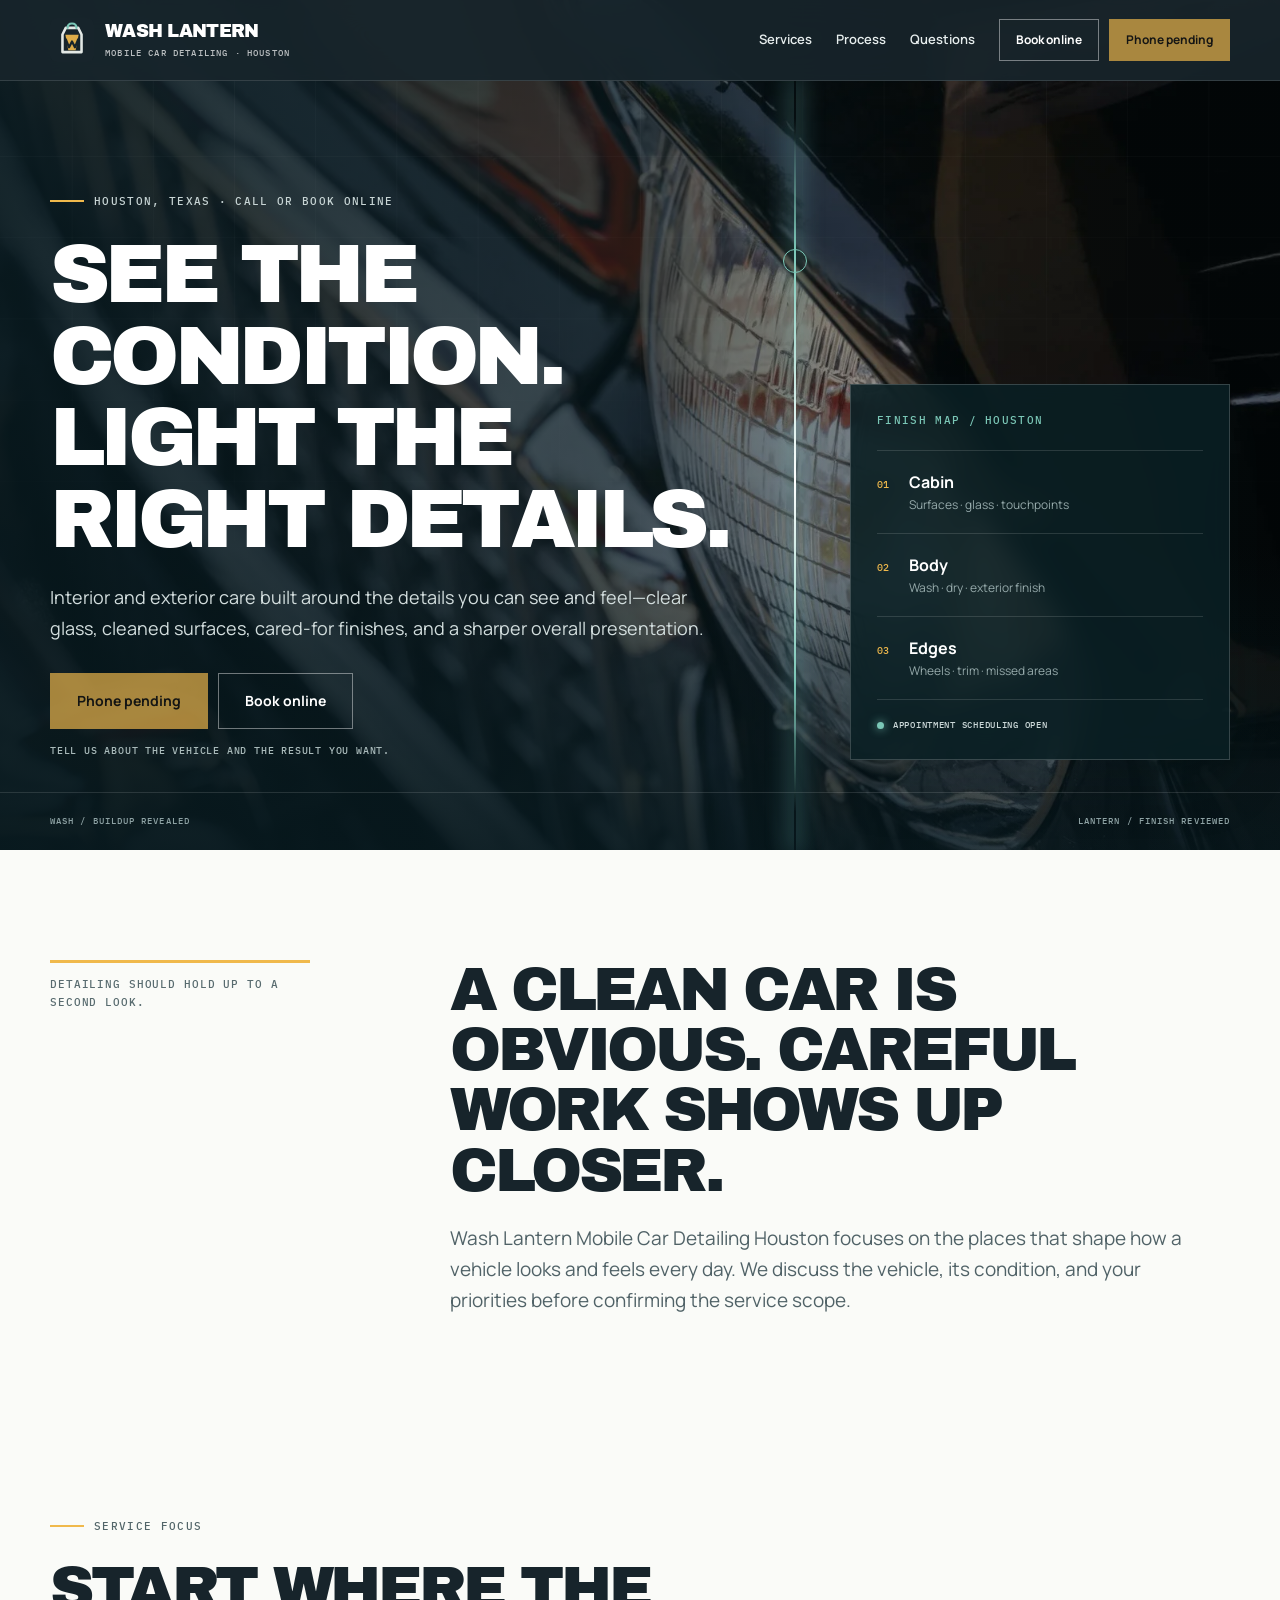
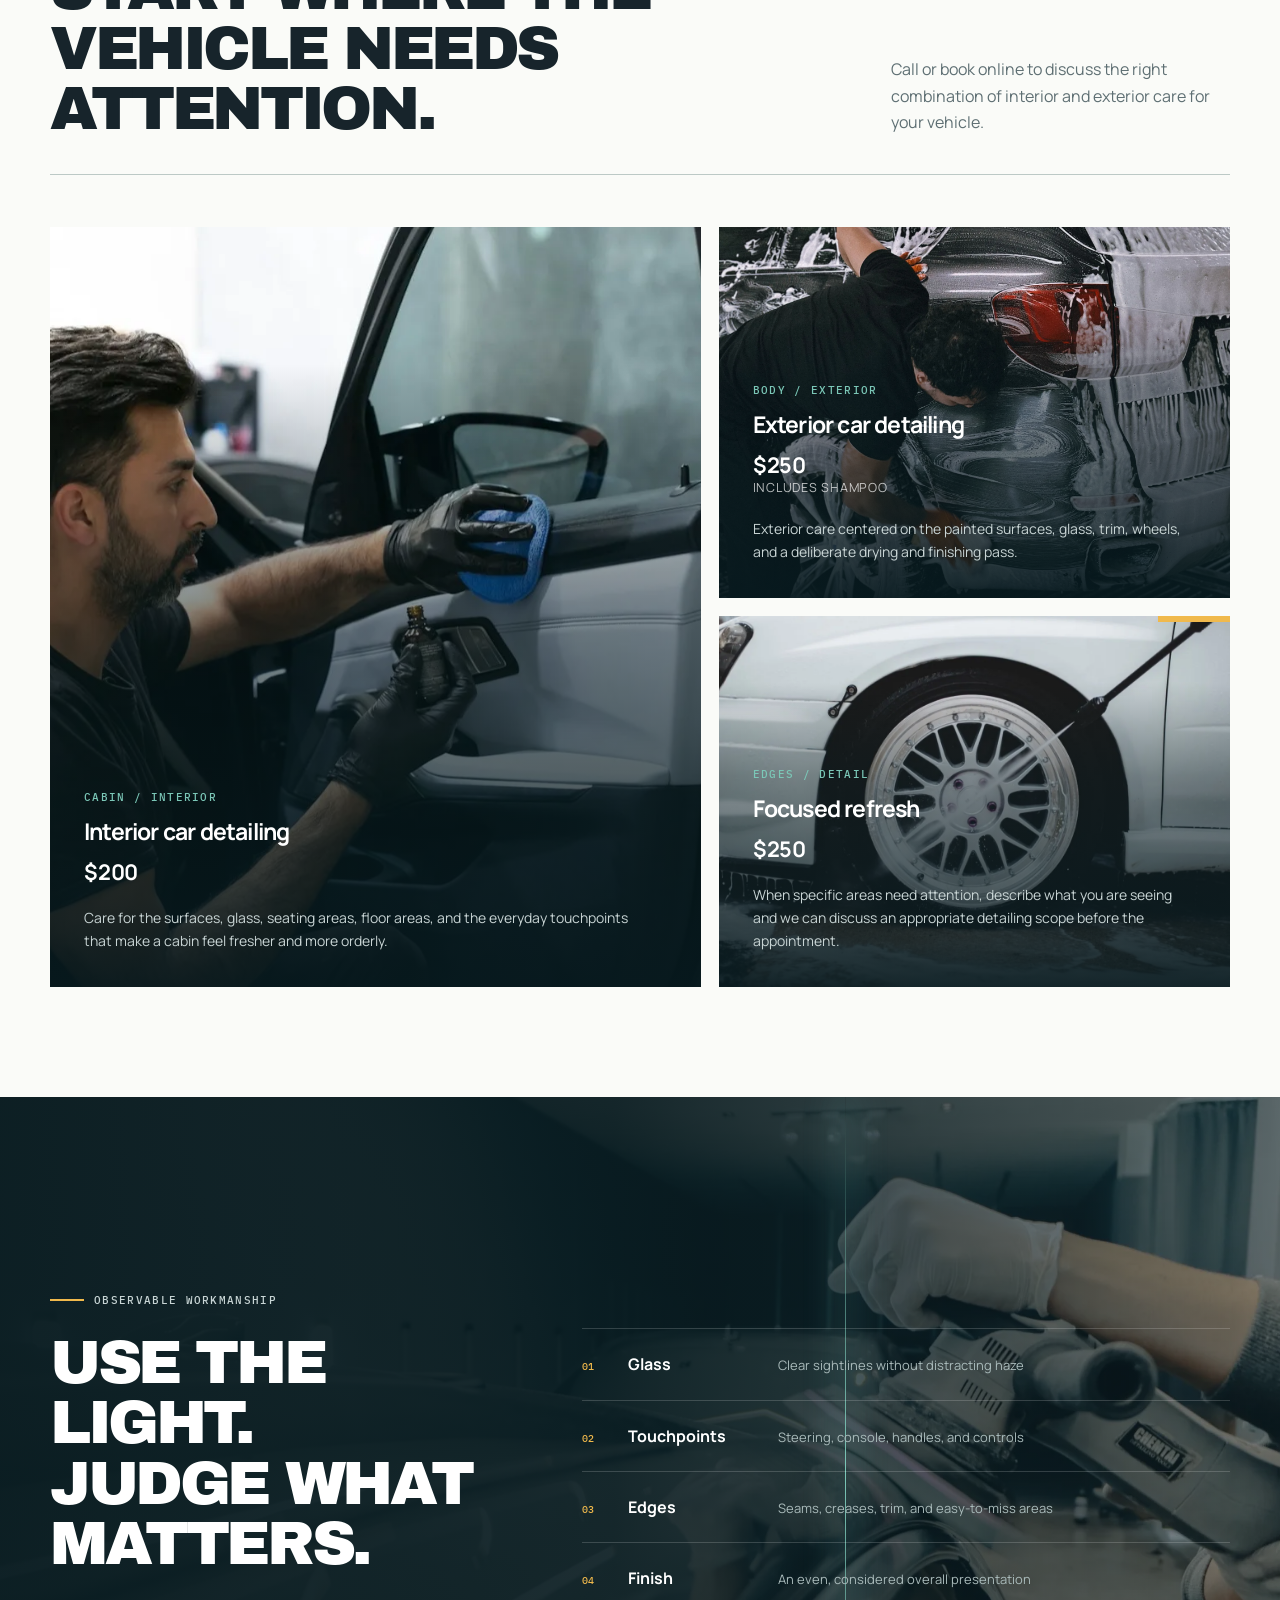
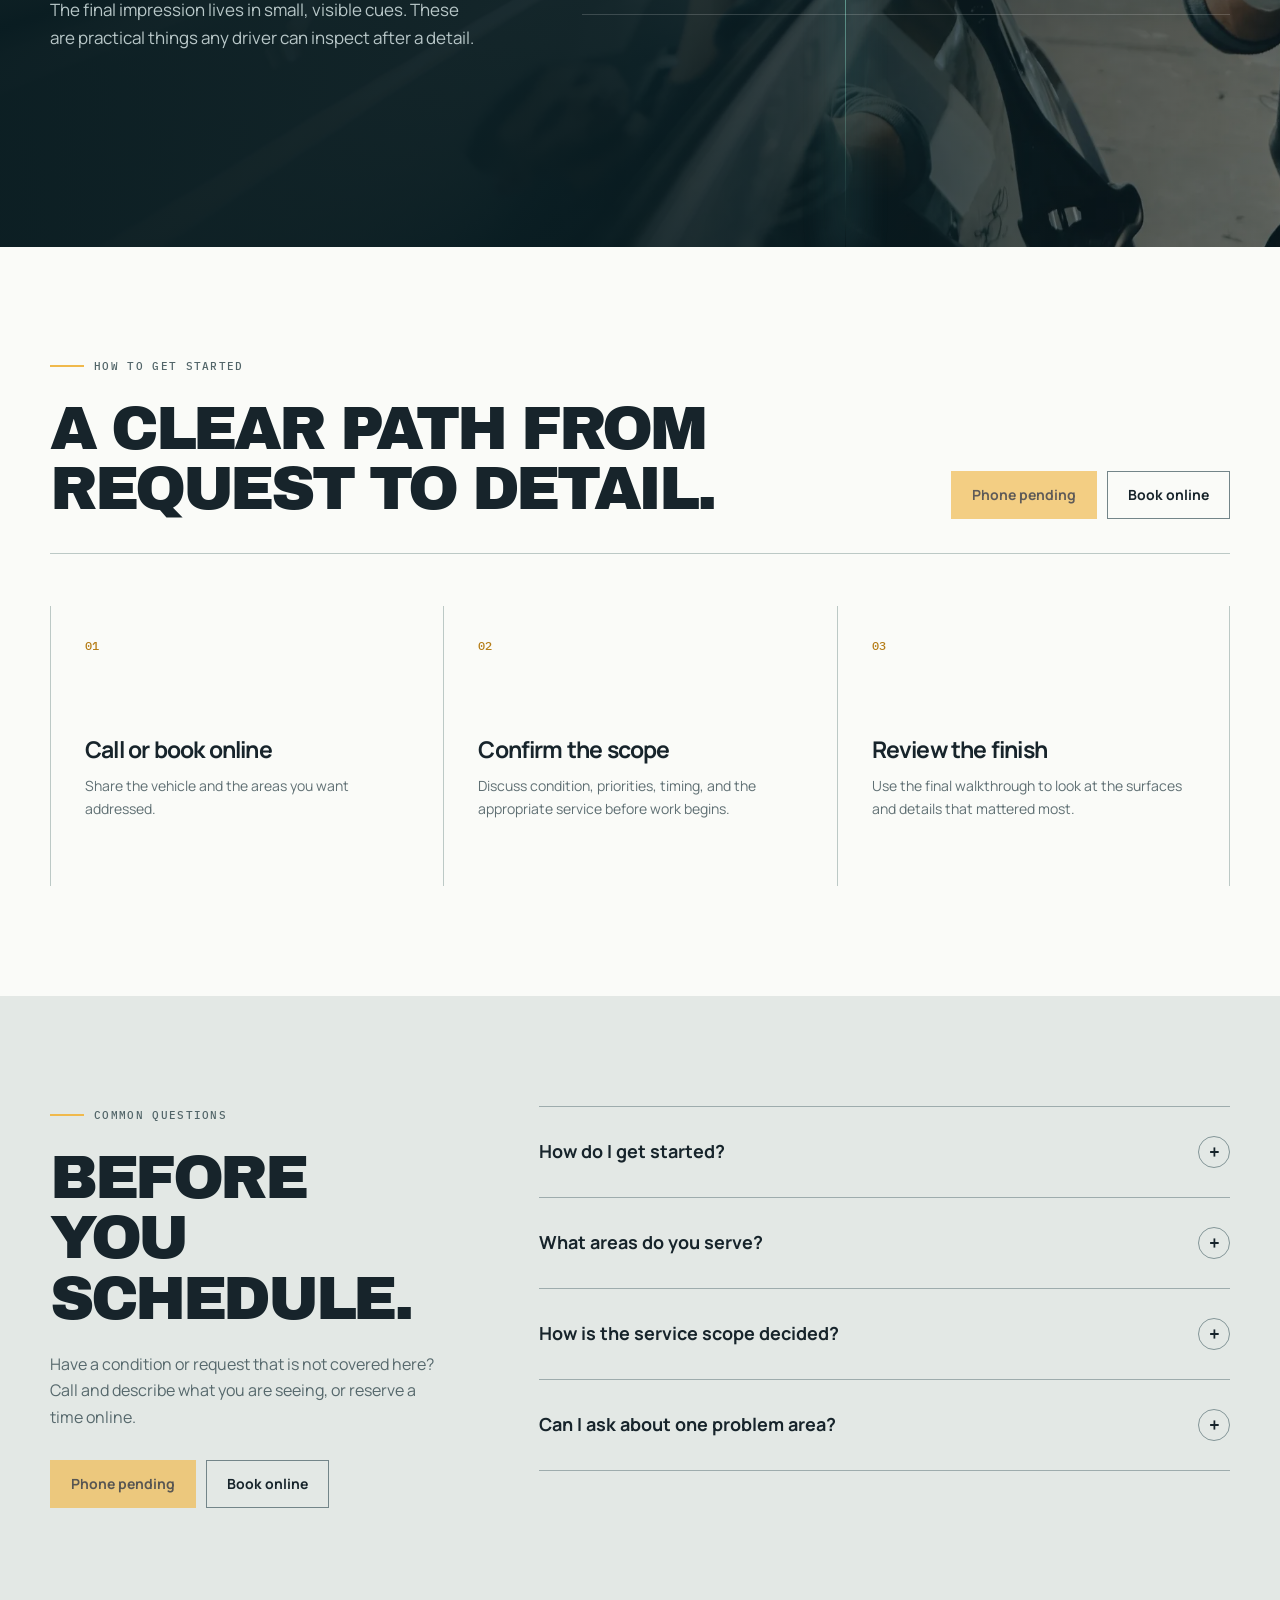
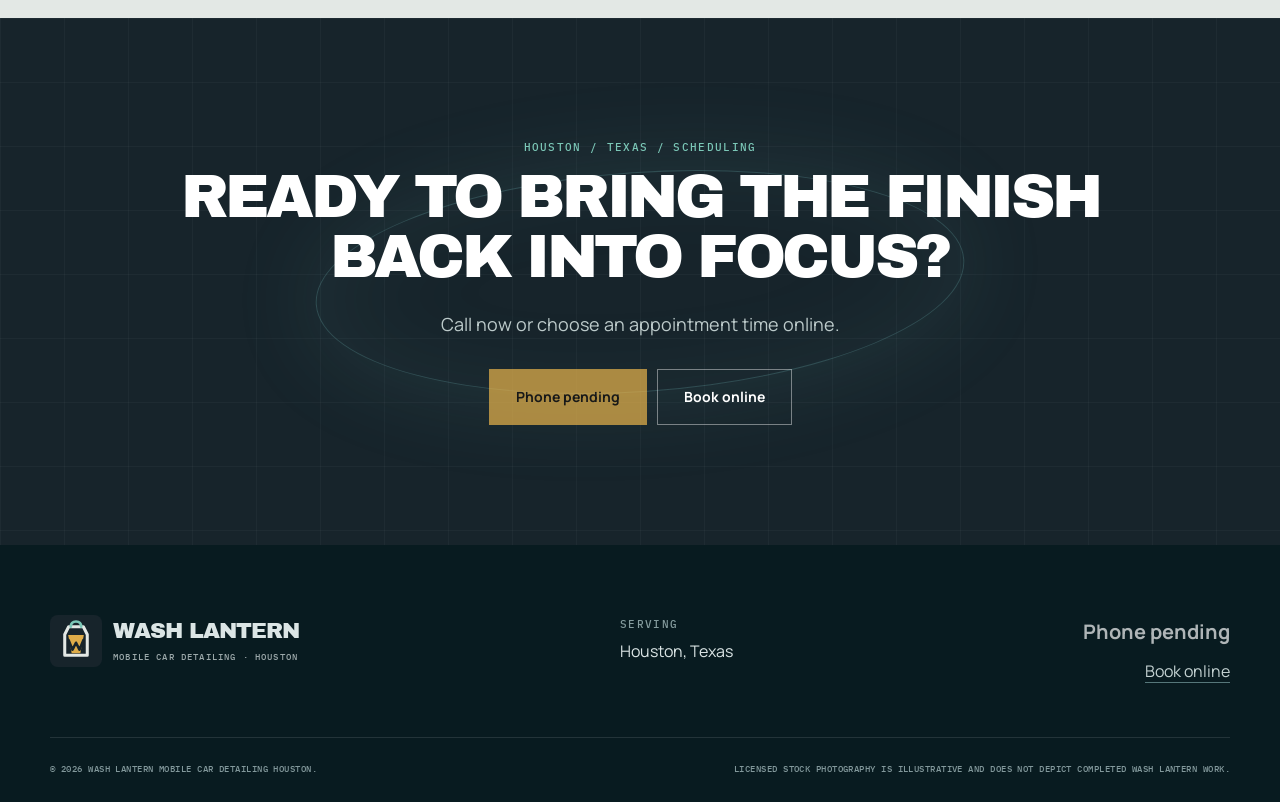
==== index.html @ 775026ab "feat: add service pricing to site Interior $200, exterior $250 with shampoo, complete $250. Adds pri" ====
<!doctype html>
<html lang="en">
  <head>
    <meta charset="utf-8" />
    <meta name="viewport" content="width=device-width, initial-scale=1" />
    <title>Wash Lantern Mobile Car Detailing Houston | Call or Book Online</title>
    <meta
      name="description"
      content="Wash Lantern Mobile Car Detailing Houston provides careful interior and exterior car detailing in Houston, Texas. Phone pending or book online."
    />
    <meta name="theme-color" content="#17242b" />
    <link rel="canonical" href="https://washlantern.shop/" />
    <link rel="icon" href="/favicon.svg" type="image/svg+xml" />
    <link rel="manifest" href="/site.webmanifest" />
    <meta property="og:type" content="website" />
    <meta property="og:title" content="Wash Lantern Mobile Car Detailing Houston" />
    <meta
      property="og:description"
      content="Interior and exterior car detailing in Houston, Texas. Call or book online."
    />
    <meta property="og:url" content="https://washlantern.shop/" />
    <meta
      property="og:image"
      content="https://washlantern.shop/assets/photos/hero-chrome-detail.webp"
    />
    <link rel="stylesheet" href="/styles.css" />
    <script type="application/ld+json">
      {
        "@context": "https://schema.org",
        "@type": "AutomotiveBusiness",
        "name": "Wash Lantern Mobile Car Detailing Houston",
        "url": "https://washlantern.shop/",
        "image": "https://washlantern.shop/assets/photos/hero-chrome-detail.webp",
        "description": "Careful interior and exterior car detailing in Houston, Texas.",
        "areaServed": {
          "@type": "City",
          "name": "Houston",
          "containedInPlace": {
            "@type": "State",
            "name": "Texas"
          }
        },
        "makesOffer": {
          "@type": "Offer",
          "itemOffered": {
            "@type": "Service",
            "name": "Mobile Car Detailing · Houston"
          }
        },
        "priceRange": "$200-$250"
      }
    </script>
  </head>
  <body>
    <a class="skip-link" href="#main">Skip to content</a>

    <header class="site-header" data-header>
      <div class="header-inner">
        <a class="brand" href="#top" aria-label="Wash Lantern home">
          <img src="/assets/logo.svg" alt="" width="44" height="44" />
          <span class="brand-name">Wash Lantern</span>
          <span class="brand-place">Mobile Car Detailing · Houston</span>
        </a>

        <button
          class="menu-toggle"
          type="button"
          aria-expanded="false"
          aria-controls="site-nav"
        >
          <span class="menu-toggle-label">Menu</span>
          <span class="menu-toggle-lines" aria-hidden="true"></span>
        </button>

        <nav class="site-nav" id="site-nav" aria-label="Primary navigation">
          <a href="#services">Services</a>
          <a href="#process">Process</a>
          <a href="#questions">Questions</a>
          <div class="nav-actions">
            <a
              class="button button-secondary button-small"
              href="https://cal.com/sumitdatta/auto-detail-service"
              target="_blank"
              rel="noopener"
            >Book online</a>
            <a class="button button-call button-small" href="#contact" aria-disabled="true">
              Phone pending
            </a>
          </div>
        </nav>
      </div>
    </header>

    <main id="main">
      <section class="hero" id="top" aria-labelledby="hero-title">
        <div class="hero-image" aria-hidden="true"></div>
        <div class="hero-scan" aria-hidden="true">
          <span class="scan-line"></span>
        </div>
        <div class="hero-grid container">
          <div class="hero-copy">
            <p class="eyebrow"><span></span> Houston, Texas · Call or book online</p>
            <h1 id="hero-title">See the condition. Light the right details.</h1>
            <p class="hero-lede">
              Interior and exterior care built around the details you can see and feel—clear
              glass, cleaned surfaces, cared-for finishes, and a sharper overall presentation.
            </p>
            <div class="cta-row">
              <a class="button button-call button-large" href="#contact" aria-disabled="true">
                Phone pending
              </a>
              <a
                class="button button-ghost button-large"
                href="https://cal.com/sumitdatta/auto-detail-service"
                target="_blank"
                rel="noopener"
              >Book online</a>
            </div>
            <p class="cta-note">Tell us about the vehicle and the result you want.</p>
          </div>

          <aside class="finish-card" aria-label="Detail focus">
            <p class="mono-label">Finish map / Houston</p>
            <div class="finish-row">
              <span>01</span>
              <strong>Cabin</strong>
              <em>Surfaces · glass · touchpoints</em>
            </div>
            <div class="finish-row">
              <span>02</span>
              <strong>Body</strong>
              <em>Wash · dry · exterior finish</em>
            </div>
            <div class="finish-row">
              <span>03</span>
              <strong>Edges</strong>
              <em>Wheels · trim · missed areas</em>
            </div>
            <div class="finish-status">
              <span class="status-dot"></span>
              Appointment scheduling open
            </div>
          </aside>
        </div>
        <div class="hero-bottom" aria-hidden="true">
          <span>Wash / buildup revealed</span>
          <span>Lantern / finish reviewed</span>
        </div>
      </section>

      <section class="intro section-light" aria-labelledby="intro-title">
        <div class="container intro-grid">
          <p class="section-index">Detailing should hold up to a second look.</p>
          <div>
            <h2 id="intro-title">A clean car is obvious. Careful work shows up closer.</h2>
            <p class="section-lede">
              Wash Lantern Mobile Car Detailing Houston focuses on the places that shape how a vehicle
              looks and feels every day. We discuss the vehicle, its condition, and your priorities
              before confirming the service scope.
            </p>
          </div>
        </div>
      </section>

      <section class="services section-light" id="services" aria-labelledby="services-title">
        <div class="container">
          <div class="section-heading">
            <div>
              <p class="eyebrow eyebrow-dark"><span></span> Service focus</p>
              <h2 id="services-title">Start where the vehicle needs attention.</h2>
            </div>
            <p>
              Call or book online to discuss the right combination of interior and exterior care
              for your vehicle.
            </p>
          </div>

          <div class="service-grid">
            <article class="service-card service-card-wide">
              <img
                src="/assets/photos/interior-care.webp"
                alt="Careful cleaning inside a vehicle"
                width="1600"
                height="900"
                loading="lazy"
              />
              <div class="service-copy">
                <p class="mono-label">Cabin / Interior</p>
                <h3>Interior car detailing</h3>
                <p class="service-price">$200</p>
                <p>
                  Care for the surfaces, glass, seating areas, floor areas, and the everyday
                  touchpoints that make a cabin feel fresher and more orderly.
                </p>
              </div>
            </article>

            <article class="service-card">
              <img
                src="/assets/photos/hand-wash.webp"
                alt="A hand washing the exterior of a vehicle"
                width="1800"
                height="2250"
                loading="lazy"
              />
              <div class="service-copy">
                <p class="mono-label">Body / Exterior</p>
                <h3>Exterior car detailing</h3>
                <p class="service-price">$250<span>Includes shampoo</span></p>
                <p>
                  Exterior care centered on the painted surfaces, glass, trim, wheels, and a
                  deliberate drying and finishing pass.
                </p>
              </div>
            </article>

            <article class="service-card service-card-accent">
              <img
                src="/assets/photos/wheel-rinse.webp"
                alt="Water rinsing a vehicle wheel"
                width="1600"
                height="900"
                loading="lazy"
              />
              <div class="service-copy">
                <p class="mono-label">Edges / Detail</p>
                <h3>Focused refresh</h3>
                <p class="service-price">$250</p>
                <p>
                  When specific areas need attention, describe what you are seeing and we can
                  discuss an appropriate detailing scope before the appointment.
                </p>
              </div>
            </article>
          </div>
        </div>
      </section>

      <section class="inspection" aria-labelledby="inspection-title">
        <div class="inspection-photo" aria-hidden="true"></div>
        <div class="container inspection-grid">
          <div class="inspection-copy">
            <p class="eyebrow"><span></span> Observable workmanship</p>
            <h2 id="inspection-title">Use the light. Judge what matters.</h2>
            <p>
              The final impression lives in small, visible cues. These are practical things any
              driver can inspect after a detail.
            </p>
          </div>
          <ul class="inspection-list">
            <li><span>01</span><strong>Glass</strong><em>Clear sightlines without distracting haze</em></li>
            <li><span>02</span><strong>Touchpoints</strong><em>Steering, console, handles, and controls</em></li>
            <li><span>03</span><strong>Edges</strong><em>Seams, creases, trim, and easy-to-miss areas</em></li>
            <li><span>04</span><strong>Finish</strong><em>An even, considered overall presentation</em></li>
          </ul>
        </div>
      </section>

      <section class="process section-light" id="process" aria-labelledby="process-title">
        <div class="container">
          <div class="section-heading process-heading">
            <div>
              <p class="eyebrow eyebrow-dark"><span></span> How to get started</p>
              <h2 id="process-title">A clear path from request to detail.</h2>
            </div>
            <div class="cta-row cta-row-dark">
              <a class="button button-call" href="#contact" aria-disabled="true">Phone pending</a>
              <a
                class="button button-outline"
                href="https://cal.com/sumitdatta/auto-detail-service"
                target="_blank"
                rel="noopener"
              >Book online</a>
            </div>
          </div>

          <ol class="process-list">
            <li>
              <span class="process-number">01</span>
              <div>
                <h3>Call or book online</h3>
                <p>Share the vehicle and the areas you want addressed.</p>
              </div>
            </li>
            <li>
              <span class="process-number">02</span>
              <div>
                <h3>Confirm the scope</h3>
                <p>Discuss condition, priorities, timing, and the appropriate service before work begins.</p>
              </div>
            </li>
            <li>
              <span class="process-number">03</span>
              <div>
                <h3>Review the finish</h3>
                <p>Use the final walkthrough to look at the surfaces and details that mattered most.</p>
              </div>
            </li>
          </ol>
        </div>
      </section>

      <section class="questions section-steel" id="questions" aria-labelledby="questions-title">
        <div class="container questions-grid">
          <div class="questions-intro">
            <p class="eyebrow eyebrow-dark"><span></span> Common questions</p>
            <h2 id="questions-title">Before you schedule.</h2>
            <p>
              Have a condition or request that is not covered here? Call and describe what you are
              seeing, or reserve a time online.
            </p>
            <div class="cta-row cta-row-dark">
              <a class="button button-call" href="#contact" aria-disabled="true">Phone pending</a>
              <a
                class="button button-outline"
                href="https://cal.com/sumitdatta/auto-detail-service"
                target="_blank"
                rel="noopener"
              >Book online</a>
            </div>
          </div>

          <div class="faq-list">
            <details>
              <summary>How do I get started?<span aria-hidden="true">+</span></summary>
              <p>
                Phone pending or book online. Share your vehicle, its condition, and what you
                want the detail to improve.
              </p>
            </details>
            <details>
              <summary>What areas do you serve?<span aria-hidden="true">+</span></summary>
              <p>
                We schedule car detailing for drivers in Houston, Texas. Call or book online to
                confirm availability for your location.
              </p>
            </details>
            <details>
              <summary>How is the service scope decided?<span aria-hidden="true">+</span></summary>
              <p>
                Vehicle size, current condition, and your priorities all matter. We discuss those
                details before confirming what the appointment should include.
              </p>
            </details>
            <details>
              <summary>Can I ask about one problem area?<span aria-hidden="true">+</span></summary>
              <p>
                Yes. Describe the area when you call or add the context while booking online so it
                can be discussed before the appointment.
              </p>
            </details>
          </div>
        </div>
      </section>

      <section class="final-cta" id="contact" aria-labelledby="final-title">
        <div class="final-cta-glow" aria-hidden="true"></div>
        <div class="container final-cta-inner">
          <p class="mono-label">Houston / Texas / Scheduling</p>
          <h2 id="final-title">Ready to bring the finish back into focus?</h2>
          <p>Call now or choose an appointment time online.</p>
          <div class="cta-row cta-row-center">
            <a class="button button-call button-large" href="#contact" aria-disabled="true">
              Phone pending
            </a>
            <a
              class="button button-ghost button-large"
              href="https://cal.com/sumitdatta/auto-detail-service"
              target="_blank"
              rel="noopener"
            >Book online</a>
          </div>
        </div>
      </section>
    </main>

    <footer class="site-footer">
      <div class="container footer-grid">
        <a class="brand footer-brand" href="#top" aria-label="Wash Lantern home">
          <img src="/assets/logo.svg" alt="" width="52" height="52" />
          <span class="brand-name">Wash Lantern</span>
          <span class="brand-place">Mobile Car Detailing · Houston</span>
        </a>
        <div class="footer-location">
          <p class="mono-label">Serving</p>
          <p>Houston, Texas</p>
        </div>
        <div class="footer-actions">
          <a class="footer-call" href="#contact" aria-disabled="true">Phone pending</a>
          <a
            href="https://cal.com/sumitdatta/auto-detail-service"
            target="_blank"
            rel="noopener"
          >Book online</a>
        </div>
      </div>
      <div class="container footer-bottom">
        <p>© <span data-year>2026</span> Wash Lantern Mobile Car Detailing Houston.</p>
        <p>Licensed stock photography is illustrative and does not depict completed Wash Lantern work.</p>
      </div>
    </footer>

    <div class="mobile-sticky" aria-label="Contact options">
      <a class="mobile-call" href="#contact" aria-disabled="true">Phone pending</a>
      <a
        class="mobile-book"
        href="https://cal.com/sumitdatta/auto-detail-service"
        target="_blank"
        rel="noopener"
      >Book online</a>
    </div>

    <script src="/script.js" defer></script>
  </body>
</html>
---- styles.css ----
@font-face {
  font-family: "Archivo Black";
  src: url("/assets/fonts/archivo-black.ttf") format("truetype");
  font-style: normal;
  font-weight: 400;
  font-display: swap;
}

/* Wash Lantern identity layer */
:root {
  --ink: #17242b;
  --deep: #17242b;
  --deep-soft: #203943;
  --steel: #e3e8e5;
  --aluminum: #fafbf8;
  --muted: #607078;
  --line: #bcc9c6;
  --signal: #f0b94c;
  --signal-deep: #b67e19;
  --aqua: #7bc7b7;
}

a[aria-disabled="true"] {
  pointer-events: none;
  cursor: not-allowed;
  opacity: 0.68;
}

@font-face {
  font-family: "Manrope";
  src: url("/assets/fonts/manrope-400.ttf") format("truetype");
  font-style: normal;
  font-weight: 400;
  font-display: swap;
}

@font-face {
  font-family: "Manrope";
  src: url("/assets/fonts/manrope-600.ttf") format("truetype");
  font-style: normal;
  font-weight: 600;
  font-display: swap;
}

@font-face {
  font-family: "Manrope";
  src: url("/assets/fonts/manrope-700.ttf") format("truetype");
  font-style: normal;
  font-weight: 700;
  font-display: swap;
}

@font-face {
  font-family: "IBM Plex Mono";
  src: url("/assets/fonts/ibm-plex-mono-500.ttf") format("truetype");
  font-style: normal;
  font-weight: 500;
  font-display: swap;
}

:root {
  --ink: #17242b;
  --deep: #17242b;
  --deep-soft: #203943;
  --steel: #e3e8e5;
  --aluminum: #fafbf8;
  --white: #ffffff;
  --muted: #607078;
  --line: #bcc9c6;
  --signal: #f0b94c;
  --signal-deep: #b67e19;
  --aqua: #7bc7b7;
  --display: "Archivo Black", "Arial Black", sans-serif;
  --body: "Manrope", Arial, sans-serif;
  --mono: "IBM Plex Mono", monospace;
  --container: min(1180px, calc(100% - 48px));
  --shadow: 0 18px 60px rgb(9 28 32 / 16%);
}

* {
  box-sizing: border-box;
}

html {
  scroll-behavior: smooth;
  scroll-padding-top: 92px;
}

body {
  margin: 0;
  color: var(--ink);
  background: var(--aluminum);
  font-family: var(--body);
  font-size: 16px;
  line-height: 1.65;
  -webkit-font-smoothing: antialiased;
}

body.menu-open {
  overflow: hidden;
}

img {
  display: block;
  max-width: 100%;
}

a {
  color: inherit;
}

button,
a {
  -webkit-tap-highlight-color: transparent;
}

:focus-visible {
  outline: 3px solid var(--aqua);
  outline-offset: 4px;
}

.skip-link {
  position: fixed;
  z-index: 1000;
  top: 10px;
  left: 10px;
  padding: 10px 14px;
  color: var(--deep);
  background: var(--white);
  transform: translateY(-150%);
  transition: transform 160ms ease;
}

.skip-link:focus {
  transform: translateY(0);
}

.container {
  width: var(--container);
  margin-inline: auto;
}

.site-header {
  position: fixed;
  z-index: 100;
  top: 0;
  right: 0;
  left: 0;
  color: var(--white);
  background: rgb(23 36 43 / 92%);
  border-bottom: 1px solid rgb(255 255 255 / 13%);
  backdrop-filter: blur(16px) saturate(130%);
}

.header-inner {
  display: flex;
  width: var(--container);
  min-height: 80px;
  margin-inline: auto;
  align-items: center;
  justify-content: space-between;
  gap: 24px;
}

.brand {
  display: grid;
  min-width: 245px;
  color: inherit;
  text-decoration: none;
  grid-template-columns: 44px 1fr;
  grid-template-rows: auto auto;
  column-gap: 11px;
  align-items: center;
}

.brand img {
  grid-row: 1 / 3;
}

.brand-name {
  font-family: var(--display);
  font-size: 18px;
  line-height: 1;
  letter-spacing: -0.04em;
  text-transform: uppercase;
}

.brand-place {
  font-family: var(--mono);
  font-size: 9px;
  line-height: 1.3;
  letter-spacing: 0.13em;
  opacity: 0.7;
  text-transform: uppercase;
}

.site-nav {
  display: flex;
  align-items: center;
  gap: 24px;
}

.site-nav > a {
  color: #e7eeee;
  font-size: 13px;
  font-weight: 600;
  text-decoration: none;
}

.site-nav > a:hover {
  color: var(--aqua);
}

.nav-actions,
.cta-row {
  display: flex;
  align-items: center;
  gap: 10px;
}

.button {
  display: inline-flex;
  min-height: 48px;
  padding: 0 20px;
  border: 1px solid transparent;
  align-items: center;
  justify-content: center;
  font-family: var(--body);
  font-size: 14px;
  font-weight: 700;
  line-height: 1.2;
  text-align: center;
  text-decoration: none;
  transition: transform 160ms ease, color 160ms ease, background-color 160ms ease,
    border-color 160ms ease;
}

.button:hover {
  transform: translateY(-2px);
}

.button-small {
  min-height: 42px;
  padding-inline: 16px;
  font-size: 12px;
}

.button-large {
  min-height: 56px;
  padding-inline: 26px;
}

.button-call {
  color: #17110d;
  background: var(--signal);
  border-color: var(--signal);
}

.button-call:hover {
  color: #100c09;
  background: #ff7a41;
  border-color: #ff7a41;
}

.button-secondary,
.button-ghost {
  color: var(--white);
  background: transparent;
  border-color: rgb(255 255 255 / 42%);
}

.button-secondary:hover,
.button-ghost:hover {
  color: var(--deep);
  background: var(--white);
  border-color: var(--white);
}

.button-outline {
  color: var(--deep);
  background: transparent;
  border-color: #738589;
}

.button-outline:hover {
  color: var(--white);
  background: var(--deep);
  border-color: var(--deep);
}

.menu-toggle {
  display: none;
}

.hero {
  position: relative;
  min-height: 810px;
  padding-top: 80px;
  overflow: hidden;
  color: var(--white);
  background: var(--deep);
}

.hero-image {
  position: absolute;
  inset: 0;
  background-image: linear-gradient(90deg, rgb(7 24 29 / 92%) 0%, rgb(7 24 29 / 71%) 48%, rgb(7 24 29 / 22%) 78%),
    linear-gradient(0deg, rgb(7 24 29 / 78%) 0%, transparent 36%),
    url("/assets/photos/hero-chrome-detail.webp");
  background-position: center;
  background-size: cover;
  transform: scale(1.015);
}

.hero-image::after {
  position: absolute;
  inset: 0;
  background-image: linear-gradient(rgb(255 255 255 / 3%) 1px, transparent 1px),
    linear-gradient(90deg, rgb(255 255 255 / 3%) 1px, transparent 1px);
  background-size: 80px 80px;
  content: "";
  mask-image: linear-gradient(to bottom, black, transparent 78%);
}

.hero-scan {
  position: absolute;
  inset: 80px 0 0;
  overflow: hidden;
  pointer-events: none;
}

.scan-line {
  position: absolute;
  top: 0;
  bottom: 0;
  left: 62%;
  width: 2px;
  background: linear-gradient(transparent 5%, var(--aqua) 22%, #fff 52%, var(--aqua) 78%, transparent 95%);
  box-shadow: 0 0 22px 5px rgb(124 200 198 / 35%);
  animation: scan 8s cubic-bezier(0.65, 0, 0.35, 1) infinite alternate;
}

.scan-line::before {
  position: absolute;
  top: 22%;
  left: -11px;
  width: 22px;
  height: 22px;
  border: 1px solid var(--aqua);
  border-radius: 50%;
  content: "";
}

@keyframes scan {
  0% {
    transform: translateX(-90px);
    opacity: 0.45;
  }
  100% {
    transform: translateX(110px);
    opacity: 1;
  }
}

.hero-grid {
  position: relative;
  z-index: 2;
  display: grid;
  min-height: 650px;
  padding-block: 112px 90px;
  grid-template-columns: minmax(0, 1fr) 380px;
  align-items: end;
  gap: 80px;
}

.eyebrow,
.mono-label {
  font-family: var(--mono);
  font-size: 11px;
  font-style: normal;
  font-weight: 500;
  letter-spacing: 0.12em;
  text-transform: uppercase;
}

.eyebrow {
  display: flex;
  margin: 0 0 24px;
  color: #c8d5d5;
  align-items: center;
  gap: 10px;
}

.eyebrow span {
  width: 34px;
  height: 2px;
  background: var(--signal);
}

.eyebrow-dark {
  color: #526569;
}

h1,
h2,
h3,
p {
  margin-top: 0;
}

h1,
h2 {
  margin-bottom: 22px;
  font-family: var(--display);
  font-weight: 400;
  line-height: 0.98;
  letter-spacing: -0.055em;
  text-transform: uppercase;
}

h1 {
  max-width: 760px;
  font-size: clamp(54px, 6.5vw, 92px);
}

h2 {
  font-size: clamp(42px, 4.8vw, 68px);
}

h3 {
  margin-bottom: 12px;
  font-size: 23px;
  line-height: 1.15;
  letter-spacing: -0.035em;
}

.hero-lede {
  max-width: 660px;
  margin-bottom: 30px;
  color: #d2dddd;
  font-size: 18px;
  line-height: 1.7;
}

.cta-note {
  margin: 14px 0 0;
  color: #a9baba;
  font-family: var(--mono);
  font-size: 10px;
  letter-spacing: 0.08em;
  text-transform: uppercase;
}

.finish-card {
  padding: 26px;
  background: rgb(10 31 36 / 88%);
  border: 1px solid rgb(255 255 255 / 18%);
  box-shadow: var(--shadow);
  backdrop-filter: blur(13px);
}

.finish-card .mono-label {
  margin-bottom: 20px;
  color: var(--aqua);
}

.finish-row {
  display: grid;
  padding: 18px 0;
  border-top: 1px solid rgb(255 255 255 / 13%);
  grid-template-columns: 32px 1fr;
  align-items: baseline;
}

.finish-row span {
  color: var(--signal);
  font-family: var(--mono);
  font-size: 10px;
}

.finish-row strong {
  font-size: 16px;
}

.finish-row em {
  grid-column: 2;
  color: #95a9aa;
  font-size: 12px;
  font-style: normal;
}

.finish-status {
  display: flex;
  padding-top: 18px;
  border-top: 1px solid rgb(255 255 255 / 13%);
  color: #cbd8d8;
  align-items: center;
  gap: 9px;
  font-family: var(--mono);
  font-size: 9px;
  letter-spacing: 0.08em;
  text-transform: uppercase;
}

.status-dot {
  width: 7px;
  height: 7px;
  border-radius: 50%;
  background: var(--aqua);
  box-shadow: 0 0 10px var(--aqua);
}

.hero-bottom {
  position: absolute;
  z-index: 2;
  right: 0;
  bottom: 0;
  left: 0;
  display: flex;
  min-height: 58px;
  padding-inline: max(24px, calc((100% - 1180px) / 2));
  border-top: 1px solid rgb(255 255 255 / 12%);
  align-items: center;
  justify-content: space-between;
  color: #8ea2a4;
  font-family: var(--mono);
  font-size: 9px;
  letter-spacing: 0.12em;
  text-transform: uppercase;
}

.section-light {
  background: var(--aluminum);
}

.intro {
  padding: 110px 0 90px;
}

.intro-grid {
  display: grid;
  grid-template-columns: 260px minmax(0, 780px);
  justify-content: space-between;
  gap: 70px;
}

.section-index {
  padding-top: 12px;
  border-top: 3px solid var(--signal);
  color: #586b6f;
  font-family: var(--mono);
  font-size: 11px;
  letter-spacing: 0.08em;
  text-transform: uppercase;
}

.section-lede {
  max-width: 740px;
  margin-bottom: 0;
  color: #506267;
  font-size: 19px;
}

.services,
.process,
.questions {
  padding: 110px 0;
}

.section-heading {
  display: grid;
  margin-bottom: 52px;
  padding-bottom: 34px;
  border-bottom: 1px solid var(--line);
  grid-template-columns: minmax(0, 1.5fr) minmax(260px, 0.65fr);
  align-items: end;
  gap: 60px;
}

.section-heading h2 {
  max-width: 800px;
  margin-bottom: 0;
}

.section-heading > p {
  margin-bottom: 4px;
  color: #5e6f73;
}

.service-grid {
  display: grid;
  grid-template-columns: 1.12fr 0.88fr;
  gap: 18px;
}

.service-card {
  position: relative;
  min-height: 540px;
  overflow: hidden;
  color: var(--white);
  background: var(--deep);
}

.service-card-wide {
  grid-row: span 2;
  min-height: 760px;
}

.service-card img {
  position: absolute;
  width: 100%;
  height: 100%;
  object-fit: cover;
  transition: transform 700ms cubic-bezier(0.2, 0.75, 0.25, 1);
}

.service-card-wide img {
  object-position: 56% center;
}

.service-card:not(.service-card-wide) {
  min-height: 371px;
}

.service-card:not(.service-card-wide) img {
  object-position: center 44%;
}

.service-card::after {
  position: absolute;
  inset: 0;
  background: linear-gradient(0deg, rgb(7 25 30 / 94%) 0%, rgb(7 25 30 / 42%) 57%, transparent 82%);
  content: "";
}

.service-card:hover img {
  transform: scale(1.035);
}

.service-card-accent::before {
  position: absolute;
  z-index: 2;
  top: 0;
  right: 0;
  width: 72px;
  height: 6px;
  background: var(--signal);
  content: "";
}

.service-copy {
  position: absolute;
  z-index: 3;
  right: 0;
  bottom: 0;
  left: 0;
  padding: 34px;
}

.service-copy .mono-label {
  margin-bottom: 12px;
  color: var(--aqua);
}

.service-copy p:last-child {
  max-width: 560px;
  margin-bottom: 0;
  color: #c8d4d4;
  font-size: 14px;
}

.inspection {
  position: relative;
  min-height: 750px;
  overflow: hidden;
  color: var(--white);
  background: var(--deep);
}

.inspection-photo {
  position: absolute;
  inset: 0;
  background-image: linear-gradient(90deg, rgb(8 27 32 / 97%) 0%, rgb(8 27 32 / 91%) 48%, rgb(8 27 32 / 44%) 100%),
    url("/assets/photos/panel-reflection.webp");
  background-position: center;
  background-size: cover;
}

.inspection-photo::after {
  position: absolute;
  top: 0;
  bottom: 0;
  left: 66%;
  width: 1px;
  background: linear-gradient(transparent, var(--aqua), transparent);
  box-shadow: 0 0 35px 8px rgb(124 200 198 / 20%);
  content: "";
}

.inspection-grid {
  position: relative;
  display: grid;
  min-height: 750px;
  padding-block: 110px;
  grid-template-columns: 0.8fr 1.2fr;
  align-items: center;
  gap: 100px;
}

.inspection-copy h2 {
  max-width: 540px;
}

.inspection-copy > p:last-child {
  max-width: 520px;
  margin-bottom: 0;
  color: #b8c7c8;
  font-size: 17px;
}

.inspection-list {
  margin: 0;
  padding: 0;
  list-style: none;
}

.inspection-list li {
  display: grid;
  padding: 22px 0;
  border-top: 1px solid rgb(255 255 255 / 17%);
  grid-template-columns: 46px 150px 1fr;
  align-items: baseline;
}

.inspection-list li:last-child {
  border-bottom: 1px solid rgb(255 255 255 / 17%);
}

.inspection-list span {
  color: var(--signal);
  font-family: var(--mono);
  font-size: 10px;
}

.inspection-list strong {
  font-size: 16px;
}

.inspection-list em {
  color: #a9baba;
  font-size: 13px;
  font-style: normal;
}

.process-heading {
  grid-template-columns: minmax(0, 1fr) auto;
}

.cta-row-dark {
  justify-content: flex-end;
}

.process-list {
  display: grid;
  margin: 0;
  padding: 0;
  list-style: none;
  grid-template-columns: repeat(3, 1fr);
}

.process-list li {
  min-height: 280px;
  padding: 30px 34px 32px;
  border-left: 1px solid var(--line);
}

.process-list li:last-child {
  border-right: 1px solid var(--line);
}

.process-number {
  display: block;
  margin-bottom: 80px;
  color: var(--signal-deep);
  font-family: var(--mono);
  font-size: 12px;
}

.process-list p {
  margin-bottom: 0;
  color: #5f6f73;
  font-size: 14px;
}

.section-steel {
  background: var(--steel);
}

.questions-grid {
  display: grid;
  grid-template-columns: 0.72fr 1.28fr;
  gap: 100px;
}

.questions-intro {
  position: sticky;
  top: 130px;
  align-self: start;
}

.questions-intro > p:not(.eyebrow) {
  max-width: 440px;
  color: #56686c;
}

.questions-intro .cta-row {
  margin-top: 30px;
  justify-content: flex-start;
}

.faq-list details {
  border-top: 1px solid #9eacad;
}

.faq-list details:last-child {
  border-bottom: 1px solid #9eacad;
}

.faq-list summary {
  display: flex;
  min-height: 90px;
  padding: 22px 0;
  align-items: center;
  justify-content: space-between;
  gap: 24px;
  cursor: pointer;
  font-size: 18px;
  font-weight: 700;
  list-style: none;
}

.faq-list summary::-webkit-details-marker {
  display: none;
}

.faq-list summary span {
  display: grid;
  width: 32px;
  height: 32px;
  flex: 0 0 32px;
  border: 1px solid #849698;
  border-radius: 50%;
  place-items: center;
  font-family: var(--mono);
  font-weight: 400;
  transition: transform 180ms ease, color 180ms ease, background 180ms ease;
}

.faq-list details[open] summary span {
  color: var(--white);
  background: var(--deep);
  transform: rotate(45deg);
}

.faq-list details p {
  max-width: 680px;
  padding: 0 56px 26px 0;
  color: #526569;
}

.final-cta {
  position: relative;
  padding: 120px 0;
  overflow: hidden;
  color: var(--white);
  background: var(--deep);
  text-align: center;
}

.final-cta::before {
  position: absolute;
  inset: 0;
  background-image: linear-gradient(rgb(255 255 255 / 3%) 1px, transparent 1px),
    linear-gradient(90deg, rgb(255 255 255 / 3%) 1px, transparent 1px);
  background-size: 64px 64px;
  content: "";
}

.final-cta-glow {
  position: absolute;
  top: 50%;
  left: 50%;
  width: 650px;
  height: 220px;
  border: 1px solid rgb(124 200 198 / 25%);
  border-radius: 50%;
  box-shadow: 0 0 100px rgb(124 200 198 / 12%), inset 0 0 100px rgb(124 200 198 / 7%);
  transform: translate(-50%, -50%) rotate(-4deg);
}

.final-cta-inner {
  position: relative;
}

.final-cta .mono-label {
  color: var(--aqua);
}

.final-cta h2 {
  max-width: 920px;
  margin-inline: auto;
}

.final-cta-inner > p:not(.mono-label) {
  color: #bccaca;
  font-size: 18px;
}

.cta-row-center {
  margin-top: 30px;
  justify-content: center;
}

.site-footer {
  padding: 70px 0 26px;
  color: #dbe5e5;
  background: #081b20;
}

.footer-grid {
  display: grid;
  padding-bottom: 52px;
  grid-template-columns: 1.3fr 0.7fr 0.7fr;
  align-items: start;
  gap: 50px;
}

.footer-brand {
  width: max-content;
  grid-template-columns: 52px 1fr;
}

.footer-brand .brand-name {
  font-size: 22px;
}

.footer-location .mono-label {
  margin-bottom: 5px;
  color: #849b9d;
}

.footer-location p:last-child {
  margin-bottom: 0;
}

.footer-actions {
  display: flex;
  align-items: flex-end;
  flex-direction: column;
  gap: 10px;
}

.footer-actions a {
  color: #c4d2d2;
  text-decoration-color: #56777a;
  text-underline-offset: 5px;
}

.footer-actions .footer-call {
  color: var(--white);
  font-size: 20px;
  font-weight: 700;
  text-decoration: none;
}

.footer-bottom {
  display: flex;
  padding-top: 24px;
  border-top: 1px solid rgb(255 255 255 / 11%);
  justify-content: space-between;
  gap: 30px;
  color: #82989b;
  font-family: var(--mono);
  font-size: 9px;
  letter-spacing: 0.05em;
  text-transform: uppercase;
}

.footer-bottom p {
  margin-bottom: 0;
}

.mobile-sticky {
  display: none;
}

@media (max-width: 1120px) {
  .site-nav {
    gap: 16px;
  }

  .site-nav > a {
    display: none;
  }

  .hero-grid {
    grid-template-columns: minmax(0, 1fr) 330px;
    gap: 36px;
  }

  .inspection-grid {
    gap: 55px;
  }

  .questions-grid {
    gap: 60px;
  }
}

@media (max-width: 820px) {
  :root {
    --container: min(100% - 34px, 680px);
  }

  html {
    scroll-padding-top: 70px;
  }

  .header-inner {
    min-height: 70px;
  }

  .menu-toggle {
    display: flex;
    padding: 8px 0;
    border: 0;
    align-items: center;
    gap: 10px;
    color: var(--white);
    background: transparent;
    font-family: var(--mono);
    font-size: 10px;
    letter-spacing: 0.1em;
    text-transform: uppercase;
  }

  .menu-toggle-lines,
  .menu-toggle-lines::before,
  .menu-toggle-lines::after {
    display: block;
    width: 22px;
    height: 2px;
    background: currentColor;
    content: "";
    transition: transform 180ms ease, opacity 180ms ease;
  }

  .menu-toggle-lines {
    position: relative;
  }

  .menu-toggle-lines::before {
    position: absolute;
    top: -6px;
  }

  .menu-toggle-lines::after {
    position: absolute;
    top: 6px;
  }

  .menu-toggle[aria-expanded="true"] .menu-toggle-lines {
    background: transparent;
  }

  .menu-toggle[aria-expanded="true"] .menu-toggle-lines::before {
    top: 0;
    transform: rotate(45deg);
  }

  .menu-toggle[aria-expanded="true"] .menu-toggle-lines::after {
    top: 0;
    transform: rotate(-45deg);
  }

  .site-nav {
    position: fixed;
    top: 70px;
    right: 0;
    bottom: 0;
    left: 0;
    display: flex;
    padding: 34px max(17px, calc((100vw - 680px) / 2));
    align-items: stretch;
    flex-direction: column;
    gap: 0;
    color: var(--white);
    background: #081c21;
    transform: translateX(100%);
    transition: transform 220ms ease;
  }

  .site-nav.is-open {
    transform: translateX(0);
  }

  .site-nav > a {
    display: block;
    padding: 17px 0;
    border-bottom: 1px solid rgb(255 255 255 / 12%);
    font-size: 21px;
  }

  .nav-actions {
    margin-top: 30px;
    align-items: stretch;
    flex-direction: column-reverse;
  }

  .nav-actions .button {
    min-height: 52px;
  }

  .hero {
    min-height: auto;
    padding-top: 70px;
  }

  .hero-image {
    background-image: linear-gradient(0deg, rgb(7 24 29 / 96%) 0%, rgb(7 24 29 / 66%) 65%, rgb(7 24 29 / 26%) 100%),
      url("/assets/photos/hero-chrome-detail.webp");
    background-position: 62% center;
  }

  .hero-grid {
    min-height: 780px;
    padding-block: 140px 92px;
    grid-template-columns: 1fr;
    align-content: end;
    gap: 40px;
  }

  .finish-card {
    max-width: 500px;
  }

  .hero-bottom {
    display: none;
  }

  .intro-grid,
  .section-heading,
  .inspection-grid,
  .questions-grid {
    grid-template-columns: 1fr;
  }

  .intro-grid {
    gap: 38px;
  }

  .section-heading,
  .inspection-grid,
  .questions-grid {
    gap: 35px;
  }

  .service-grid {
    grid-template-columns: 1fr;
  }

  .service-card-wide,
  .service-card:not(.service-card-wide) {
    min-height: 520px;
    grid-row: auto;
  }

  .inspection-grid {
    min-height: auto;
  }

  .inspection-list li {
    grid-template-columns: 42px 120px 1fr;
  }

  .process-heading {
    align-items: start;
  }

  .process-heading .cta-row {
    justify-content: flex-start;
  }

  .process-list {
    grid-template-columns: 1fr;
  }

  .process-list li,
  .process-list li:last-child {
    min-height: 0;
    padding: 26px 0;
    border-right: 0;
    border-bottom: 1px solid var(--line);
    border-left: 0;
  }

  .process-number {
    margin-bottom: 35px;
  }

  .questions-intro {
    position: static;
  }

  .footer-grid {
    grid-template-columns: 1fr 1fr;
  }

  .footer-brand {
    grid-column: 1 / -1;
  }

  .footer-bottom {
    align-items: flex-start;
    flex-direction: column;
  }
}

@media (max-width: 560px) {
  body {
    padding-bottom: 60px;
  }

  .brand {
    min-width: 0;
    grid-template-columns: 38px 1fr;
  }

  .brand img {
    width: 38px;
    height: 38px;
  }

  .brand-name {
    font-size: 15px;
  }

  .brand-place {
    font-size: 7px;
  }

  .menu-toggle-label {
    display: none;
  }

  .hero-grid {
    min-height: 770px;
    padding-block: 100px 60px;
  }

  h1 {
    font-size: clamp(46px, 14.5vw, 68px);
  }

  h2 {
    font-size: clamp(39px, 11vw, 55px);
  }

  .hero-lede {
    font-size: 16px;
  }

  .hero-copy .cta-row,
  .cta-row-dark,
  .cta-row-center {
    align-items: stretch;
    flex-direction: column;
  }

  .hero-copy .button,
  .cta-row-center .button {
    width: 100%;
  }

  .finish-card {
    padding: 20px;
  }

  .intro,
  .services,
  .process,
  .questions,
  .final-cta {
    padding-block: 78px;
  }

  .section-heading {
    margin-bottom: 32px;
  }

  .service-card-wide,
  .service-card:not(.service-card-wide) {
    min-height: 440px;
  }

  .service-copy {
    padding: 25px;
  }

  .inspection-grid {
    padding-block: 85px;
  }

  .inspection-list li {
    grid-template-columns: 34px 1fr;
  }

  .inspection-list em {
    margin-top: 4px;
    grid-column: 2;
  }

  .questions-intro .cta-row {
    align-items: stretch;
  }

  .footer-grid {
    grid-template-columns: 1fr;
  }

  .footer-brand,
  .footer-location,
  .footer-actions {
    grid-column: 1;
  }

  .footer-actions {
    align-items: flex-start;
  }

  .mobile-sticky {
    position: fixed;
    z-index: 90;
    right: 0;
    bottom: 0;
    left: 0;
    display: grid;
    height: 60px;
    border-top: 1px solid rgb(255 255 255 / 16%);
    grid-template-columns: 1.15fr 0.85fr;
  }

  .mobile-sticky a {
    display: grid;
    place-items: center;
    font-size: 13px;
    font-weight: 700;
    text-decoration: none;
  }

  .mobile-call {
    color: #17110d;
    background: var(--signal);
  }

  .mobile-book {
    color: var(--white);
    background: var(--deep);
  }
}

@media (prefers-reduced-motion: reduce) {
  html {
    scroll-behavior: auto;
  }

  *,
  *::before,
  *::after {
    animation-duration: 0.01ms !important;
    animation-iteration-count: 1 !important;
    scroll-behavior: auto !important;
    transition-duration: 0.01ms !important;
  }
}

.service-price {
  margin-top: 0.9rem;
  font-size: 1.35rem;
  font-weight: 700;
  letter-spacing: -0.01em;
  line-height: 1.2;
}

.service-price span {
  display: block;
  margin-top: 0.2rem;
  font-size: 0.78rem;
  font-weight: 500;
  letter-spacing: 0.06em;
  text-transform: uppercase;
  opacity: 0.72;
}
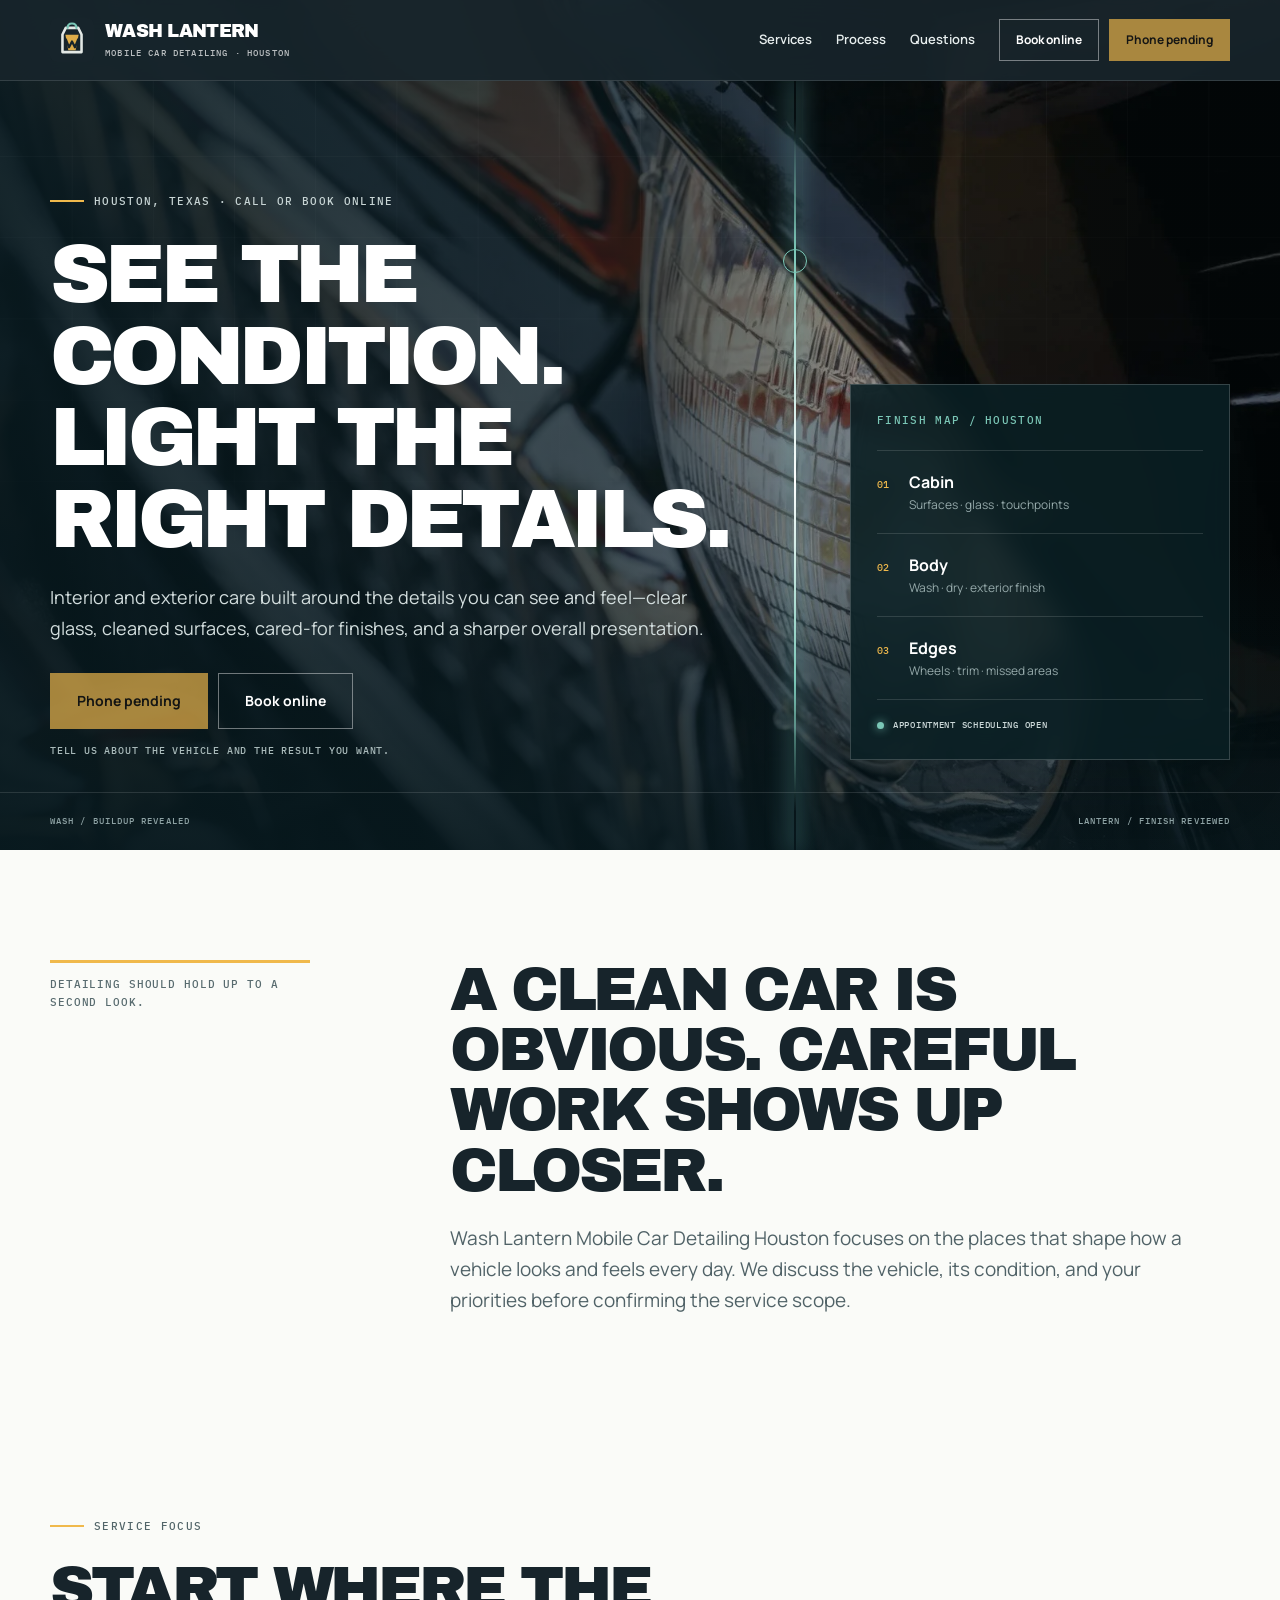
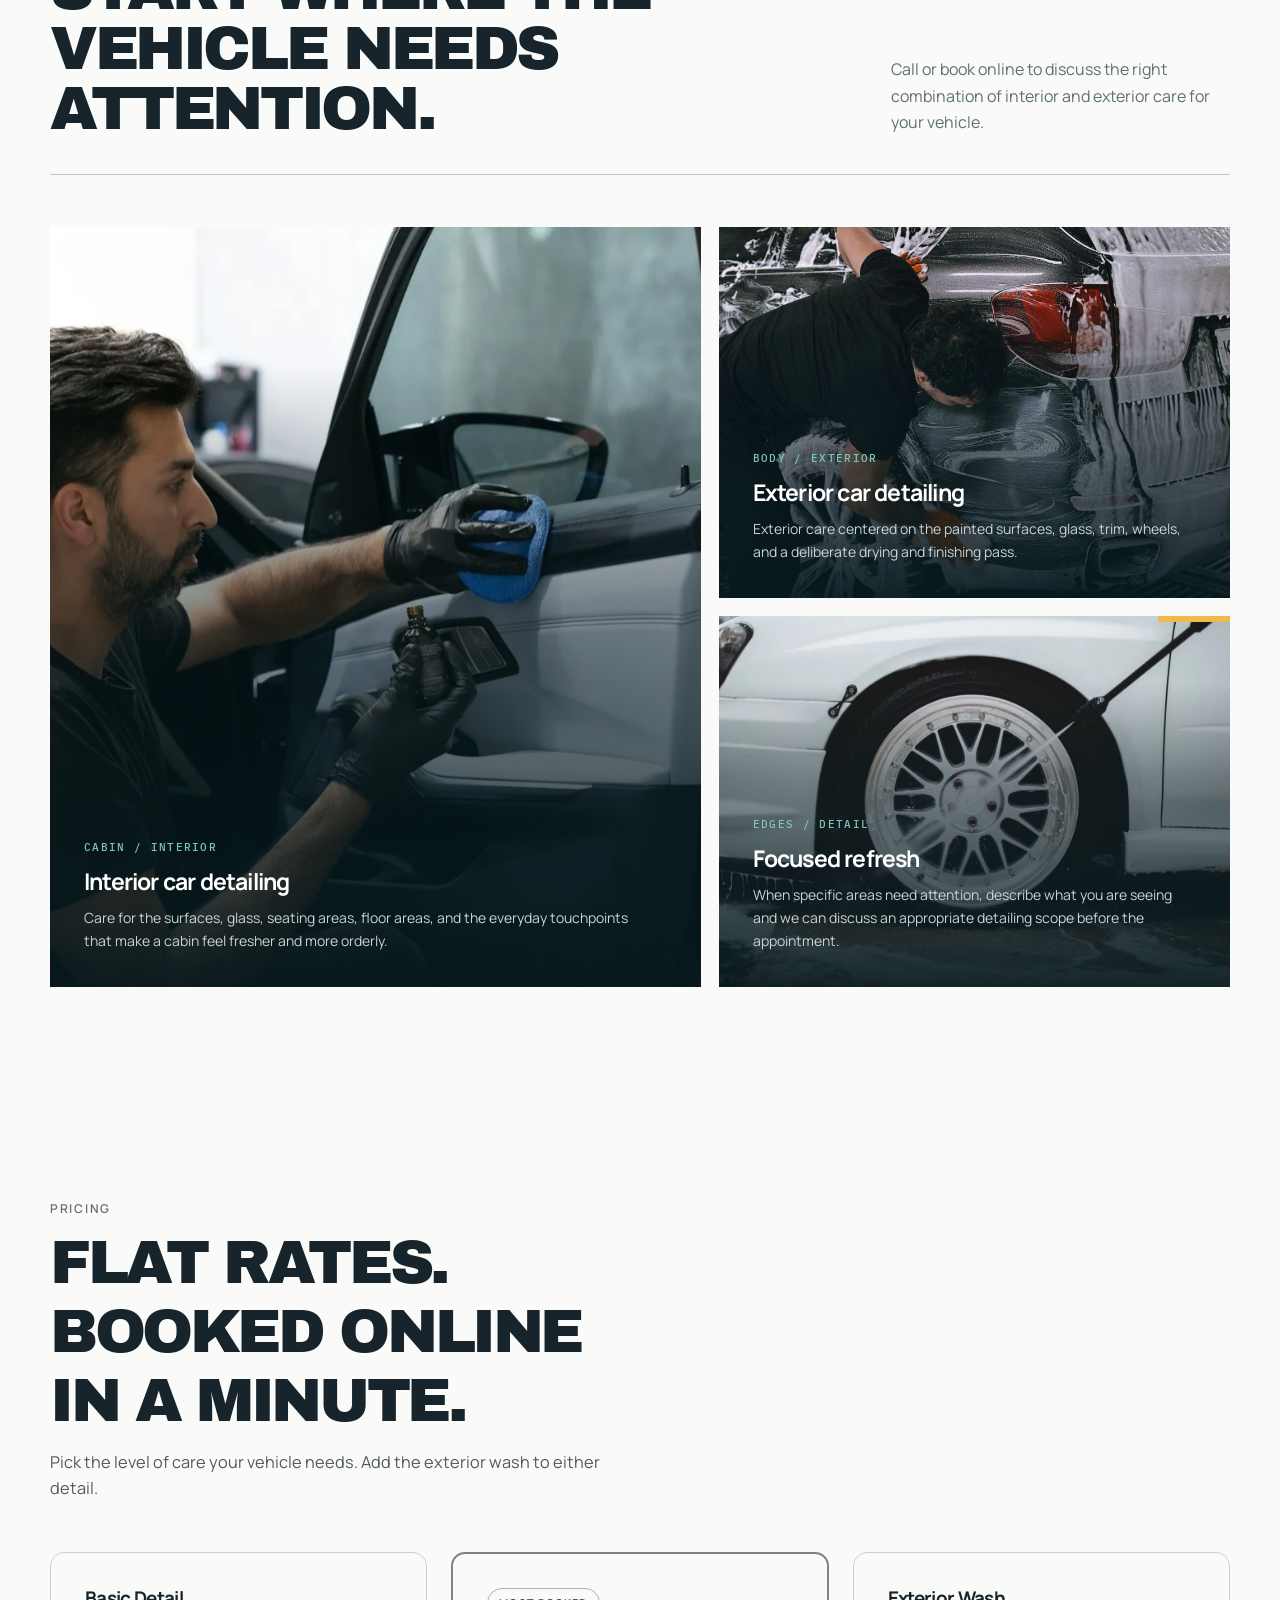
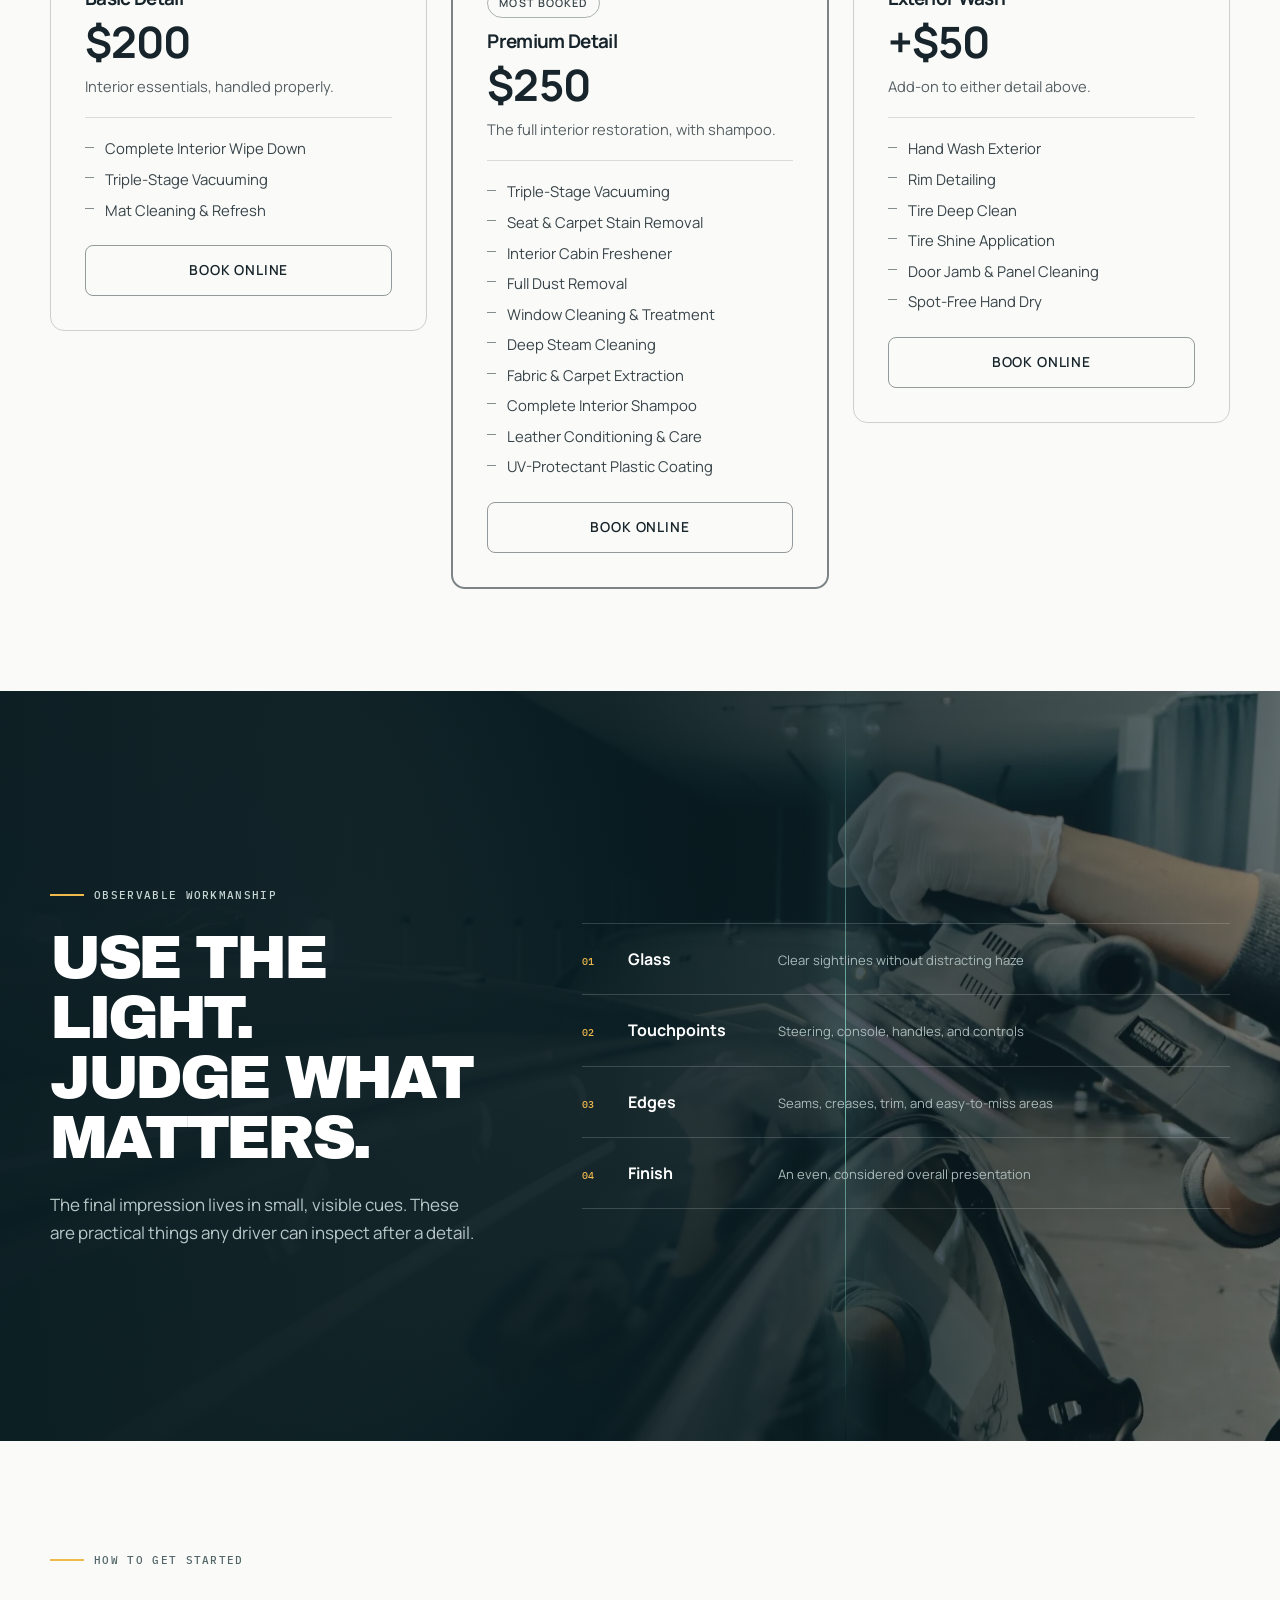
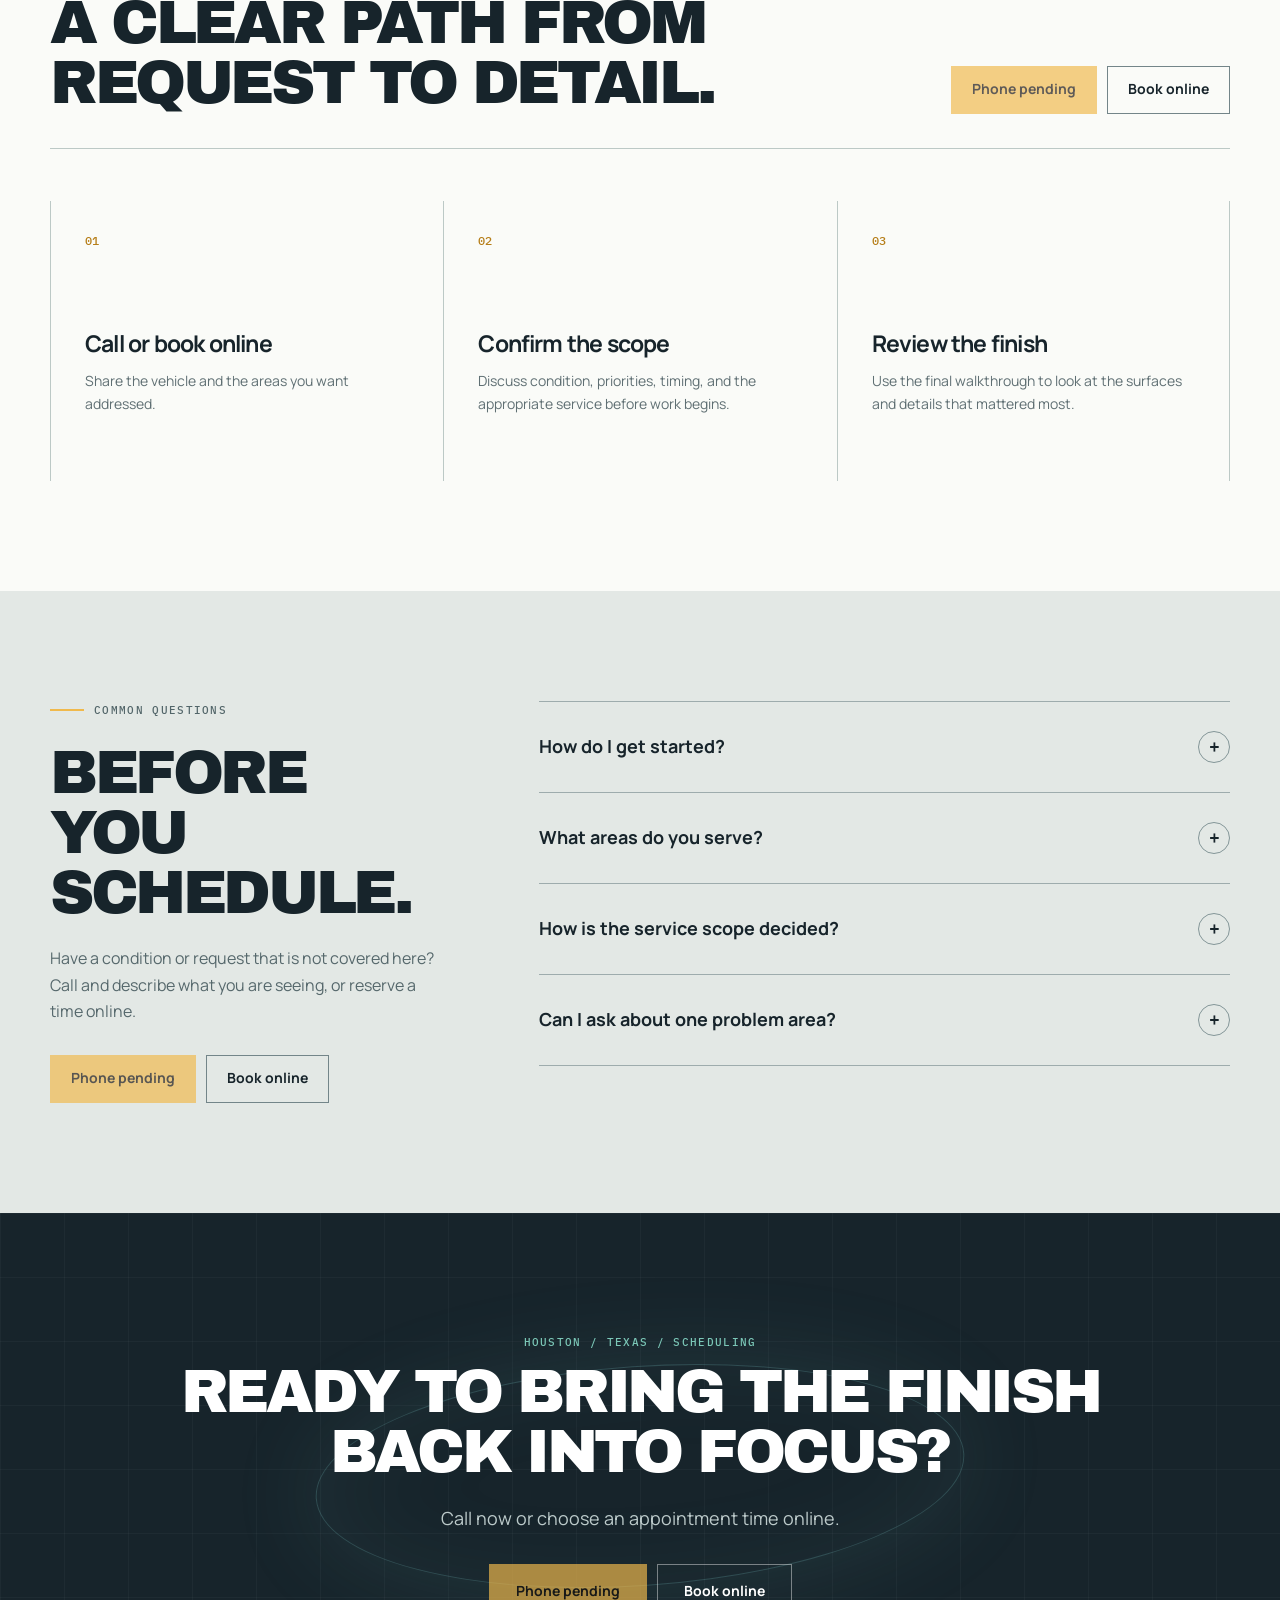
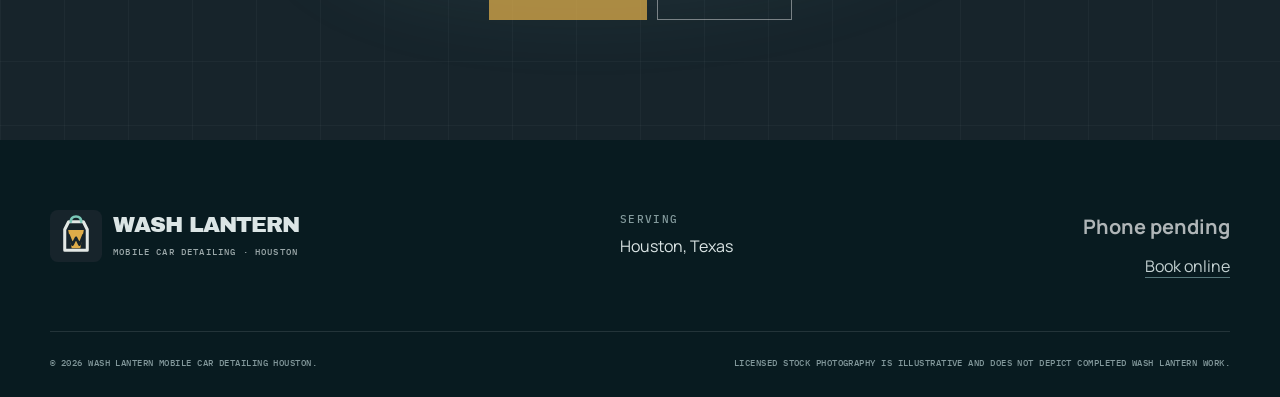
==== commit e3267ef4: "feat: replace pricing with the standard rate grid Basic Detail $200, Premium Detail $250 including s" ====
--- a/index.html
+++ b/index.html
@@ -40,13 +40,44 @@
             "name": "Texas"
           }
         },
-        "makesOffer": {
-          "@type": "Offer",
-          "itemOffered": {
-            "@type": "Service",
-            "name": "Mobile Car Detailing · Houston"
+        "makesOffer": [
+          {
+            "@type": "Offer",
+            "name": "Basic Detail",
+            "price": "200",
+            "priceCurrency": "USD",
+            "availability": "https://schema.org/InStock",
+            "itemOffered": {
+              "@type": "Service",
+              "name": "Basic Detail",
+              "description": "Interior essentials: complete interior wipe down, triple-stage vacuuming, and mat cleaning and refresh."
+            }
+          },
+          {
+            "@type": "Offer",
+            "name": "Premium Detail",
+            "price": "250",
+            "priceCurrency": "USD",
+            "availability": "https://schema.org/InStock",
+            "itemOffered": {
+              "@type": "Service",
+              "name": "Premium Detail",
+              "description": "The full interior restoration, including complete interior shampoo, deep steam cleaning, fabric and carpet extraction, and leather conditioning."
+            }
+          },
+          {
+            "@type": "Offer",
+            "name": "Exterior Wash",
+            "price": "50",
+            "priceCurrency": "USD",
+            "availability": "https://schema.org/InStock",
+            "itemOffered": {
+              "@type": "Service",
+              "name": "Exterior Wash",
+              "description": "Add-on exterior wash: hand wash, rim detailing, tire deep clean and shine, door jamb cleaning, and spot-free hand dry."
+            }
           }
-        },
+        ],
         "priceRange": "$200-$250"
       }
     </script>
@@ -187,7 +218,6 @@
               <div class="service-copy">
                 <p class="mono-label">Cabin / Interior</p>
                 <h3>Interior car detailing</h3>
-                <p class="service-price">$200</p>
                 <p>
                   Care for the surfaces, glass, seating areas, floor areas, and the everyday
                   touchpoints that make a cabin feel fresher and more orderly.
@@ -206,7 +236,6 @@
               <div class="service-copy">
                 <p class="mono-label">Body / Exterior</p>
                 <h3>Exterior car detailing</h3>
-                <p class="service-price">$250<span>Includes shampoo</span></p>
                 <p>
                   Exterior care centered on the painted surfaces, glass, trim, wheels, and a
                   deliberate drying and finishing pass.
@@ -225,7 +254,6 @@
               <div class="service-copy">
                 <p class="mono-label">Edges / Detail</p>
                 <h3>Focused refresh</h3>
-                <p class="service-price">$250</p>
                 <p>
                   When specific areas need attention, describe what you are seeing and we can
                   discuss an appropriate detailing scope before the appointment.
@@ -235,6 +263,64 @@
           </div>
         </div>
       </section>
+
+    <section class="rates" id="pricing" aria-labelledby="pricing-title">
+      <div class="rates-shell">
+        <div class="rates-head">
+          <p class="rates-eyebrow">Pricing</p>
+          <h2 id="pricing-title">Flat rates. Booked online in a minute.</h2>
+          <p class="rates-intro">Pick the level of care your vehicle needs. Add the exterior wash to either detail.</p>
+        </div>
+
+        <div class="rate-grid">
+          <article class="rate-card">
+            <h3>Basic Detail</h3>
+            <p class="rate-figure">$200</p>
+            <p class="rate-note">Interior essentials, handled properly.</p>
+            <ul class="rate-list">
+              <li>Complete Interior Wipe Down</li>
+              <li>Triple-Stage Vacuuming</li>
+              <li>Mat Cleaning &amp; Refresh</li>
+            </ul>
+            <a class="rate-cta" href="https://cal.com/sumitdatta/auto-detail-service" target="_blank" rel="noopener">Book Online</a>
+          </article>
+          <article class="rate-card rate-card-featured">
+            <span class="rate-badge">Most booked</span>
+            <h3>Premium Detail</h3>
+            <p class="rate-figure">$250</p>
+            <p class="rate-note">The full interior restoration, with shampoo.</p>
+            <ul class="rate-list">
+              <li>Triple-Stage Vacuuming</li>
+              <li>Seat &amp; Carpet Stain Removal</li>
+              <li>Interior Cabin Freshener</li>
+              <li>Full Dust Removal</li>
+              <li>Window Cleaning &amp; Treatment</li>
+              <li>Deep Steam Cleaning</li>
+              <li>Fabric &amp; Carpet Extraction</li>
+              <li>Complete Interior Shampoo</li>
+              <li>Leather Conditioning &amp; Care</li>
+              <li>UV-Protectant Plastic Coating</li>
+            </ul>
+            <a class="rate-cta" href="https://cal.com/sumitdatta/auto-detail-service" target="_blank" rel="noopener">Book Online</a>
+          </article>
+          <article class="rate-card">
+            <h3>Exterior Wash</h3>
+            <p class="rate-figure">+$50</p>
+            <p class="rate-note">Add-on to either detail above.</p>
+            <ul class="rate-list">
+              <li>Hand Wash Exterior</li>
+              <li>Rim Detailing</li>
+              <li>Tire Deep Clean</li>
+              <li>Tire Shine Application</li>
+              <li>Door Jamb &amp; Panel Cleaning</li>
+              <li>Spot-Free Hand Dry</li>
+            </ul>
+            <a class="rate-cta" href="https://cal.com/sumitdatta/auto-detail-service" target="_blank" rel="noopener">Book Online</a>
+          </article>
+        </div>
+      </div>
+    </section>
+
 
       <section class="inspection" aria-labelledby="inspection-title">
         <div class="inspection-photo" aria-hidden="true"></div>
--- a/styles.css
+++ b/styles.css
@@ -1384,20 +1384,147 @@
   }
 }
 
-.service-price {
-  margin-top: 0.9rem;
-  font-size: 1.35rem;
+/* Pricing section — self-contained, inherits each site's own colors and type. */
+.rates {
+  padding: clamp(56px, 8vw, 104px) clamp(20px, 5vw, 48px);
+}
+
+.rates-shell {
+  width: min(1180px, 100%);
+  margin-inline: auto;
+}
+
+.rates-head {
+  max-width: 60ch;
+  margin-bottom: clamp(30px, 4vw, 50px);
+}
+
+.rates-eyebrow {
+  margin: 0 0 10px;
+  font-size: 0.76rem;
+  font-weight: 600;
+  letter-spacing: 0.14em;
+  text-transform: uppercase;
+  opacity: 0.65;
+}
+
+.rates-head h2 {
+  margin: 0 0 14px;
+  line-height: 1.12;
+}
+
+.rates-intro {
+  margin: 0;
+  font-size: 1.02rem;
+  line-height: 1.6;
+  opacity: 0.75;
+}
+
+.rate-grid {
+  display: grid;
+  gap: clamp(16px, 2vw, 24px);
+  grid-template-columns: repeat(auto-fit, minmax(260px, 1fr));
+  align-items: start;
+}
+
+.rate-card {
+  position: relative;
+  display: flex;
+  flex-direction: column;
+  padding: clamp(24px, 3vw, 34px);
+  border: 1px solid color-mix(in srgb, currentColor 20%, transparent);
+  border-radius: 14px;
+}
+
+.rate-card-featured {
+  border-width: 2px;
+  border-color: color-mix(in srgb, currentColor 55%, transparent);
+}
+
+.rate-badge {
+  align-self: flex-start;
+  margin-bottom: 12px;
+  padding: 5px 11px;
+  border: 1px solid color-mix(in srgb, currentColor 40%, transparent);
+  border-radius: 999px;
+  font-size: 0.68rem;
+  font-weight: 600;
+  letter-spacing: 0.1em;
+  text-transform: uppercase;
+  opacity: 0.85;
+}
+
+.rate-card h3 {
+  margin: 0;
+  font-size: 1.18rem;
+  line-height: 1.25;
+}
+
+.rate-figure {
+  margin: 10px 0 0;
+  font-size: clamp(2.1rem, 4vw, 2.7rem);
   font-weight: 700;
-  letter-spacing: -0.01em;
-  line-height: 1.2;
-}
-
-.service-price span {
-  display: block;
-  margin-top: 0.2rem;
-  font-size: 0.78rem;
-  font-weight: 500;
+  letter-spacing: -0.02em;
+  line-height: 1;
+}
+
+.rate-note {
+  margin: 12px 0 0;
+  font-size: 0.92rem;
+  line-height: 1.5;
+  opacity: 0.72;
+}
+
+.rate-list {
+  margin: 20px 0 0;
+  padding: 20px 0 0;
+  border-top: 1px solid color-mix(in srgb, currentColor 15%, transparent);
+  list-style: none;
+  display: grid;
+  gap: 9px;
+}
+
+.rate-list li {
+  position: relative;
+  padding-left: 20px;
+  font-size: 0.93rem;
+  line-height: 1.45;
+  opacity: 0.85;
+}
+
+.rate-list li::before {
+  content: "";
+  position: absolute;
+  left: 0;
+  top: 0.55em;
+  width: 9px;
+  height: 1px;
+  background: currentColor;
+  opacity: 0.6;
+}
+
+.rate-cta {
+  margin-top: 24px;
+  padding: 13px 20px;
+  border: 1px solid color-mix(in srgb, currentColor 45%, transparent);
+  border-radius: 8px;
+  font-size: 0.86rem;
+  font-weight: 600;
   letter-spacing: 0.06em;
   text-transform: uppercase;
-  opacity: 0.72;
-}
+  text-align: center;
+  text-decoration: none;
+  color: inherit;
+  transition: opacity 0.18s ease;
+}
+
+.rate-cta:hover,
+.rate-cta:focus-visible {
+  opacity: 0.7;
+}
+
+@media (max-width: 640px) {
+  .rate-grid {
+    grid-template-columns: 1fr;
+  }
+}
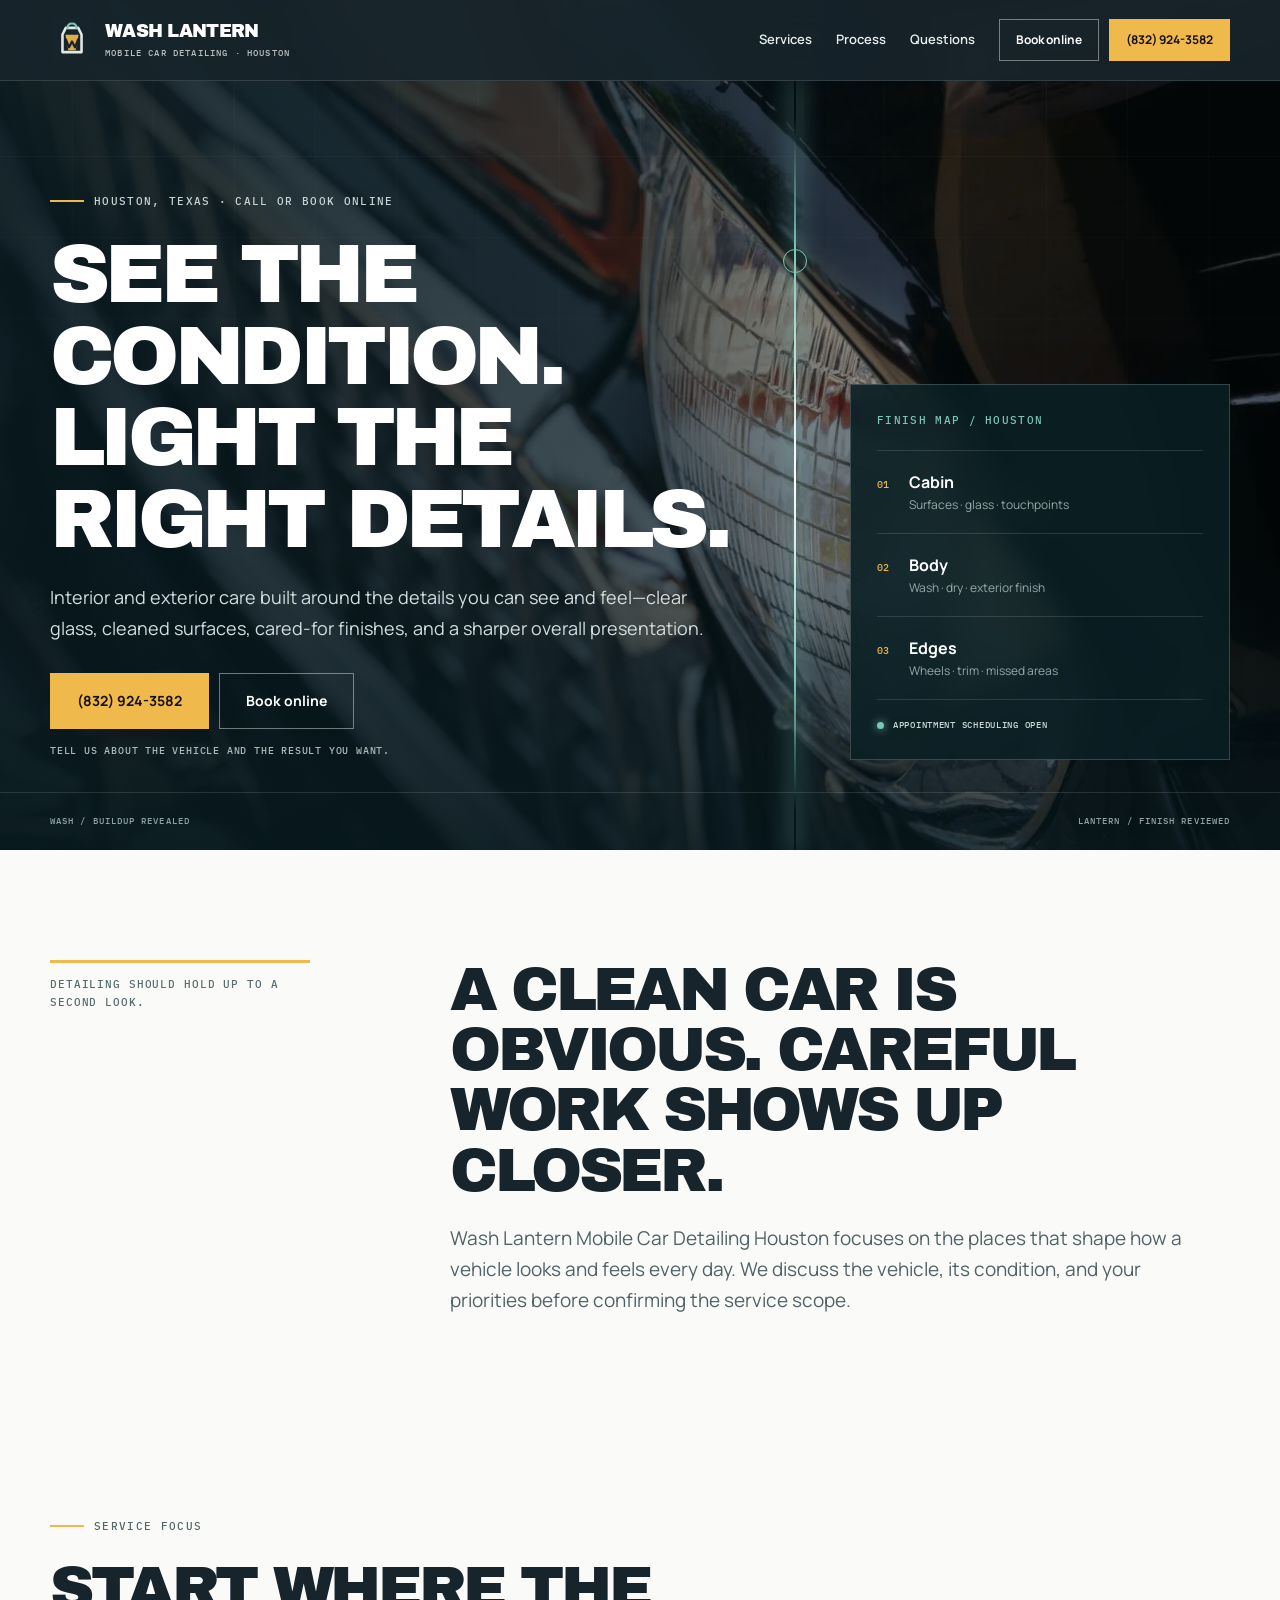
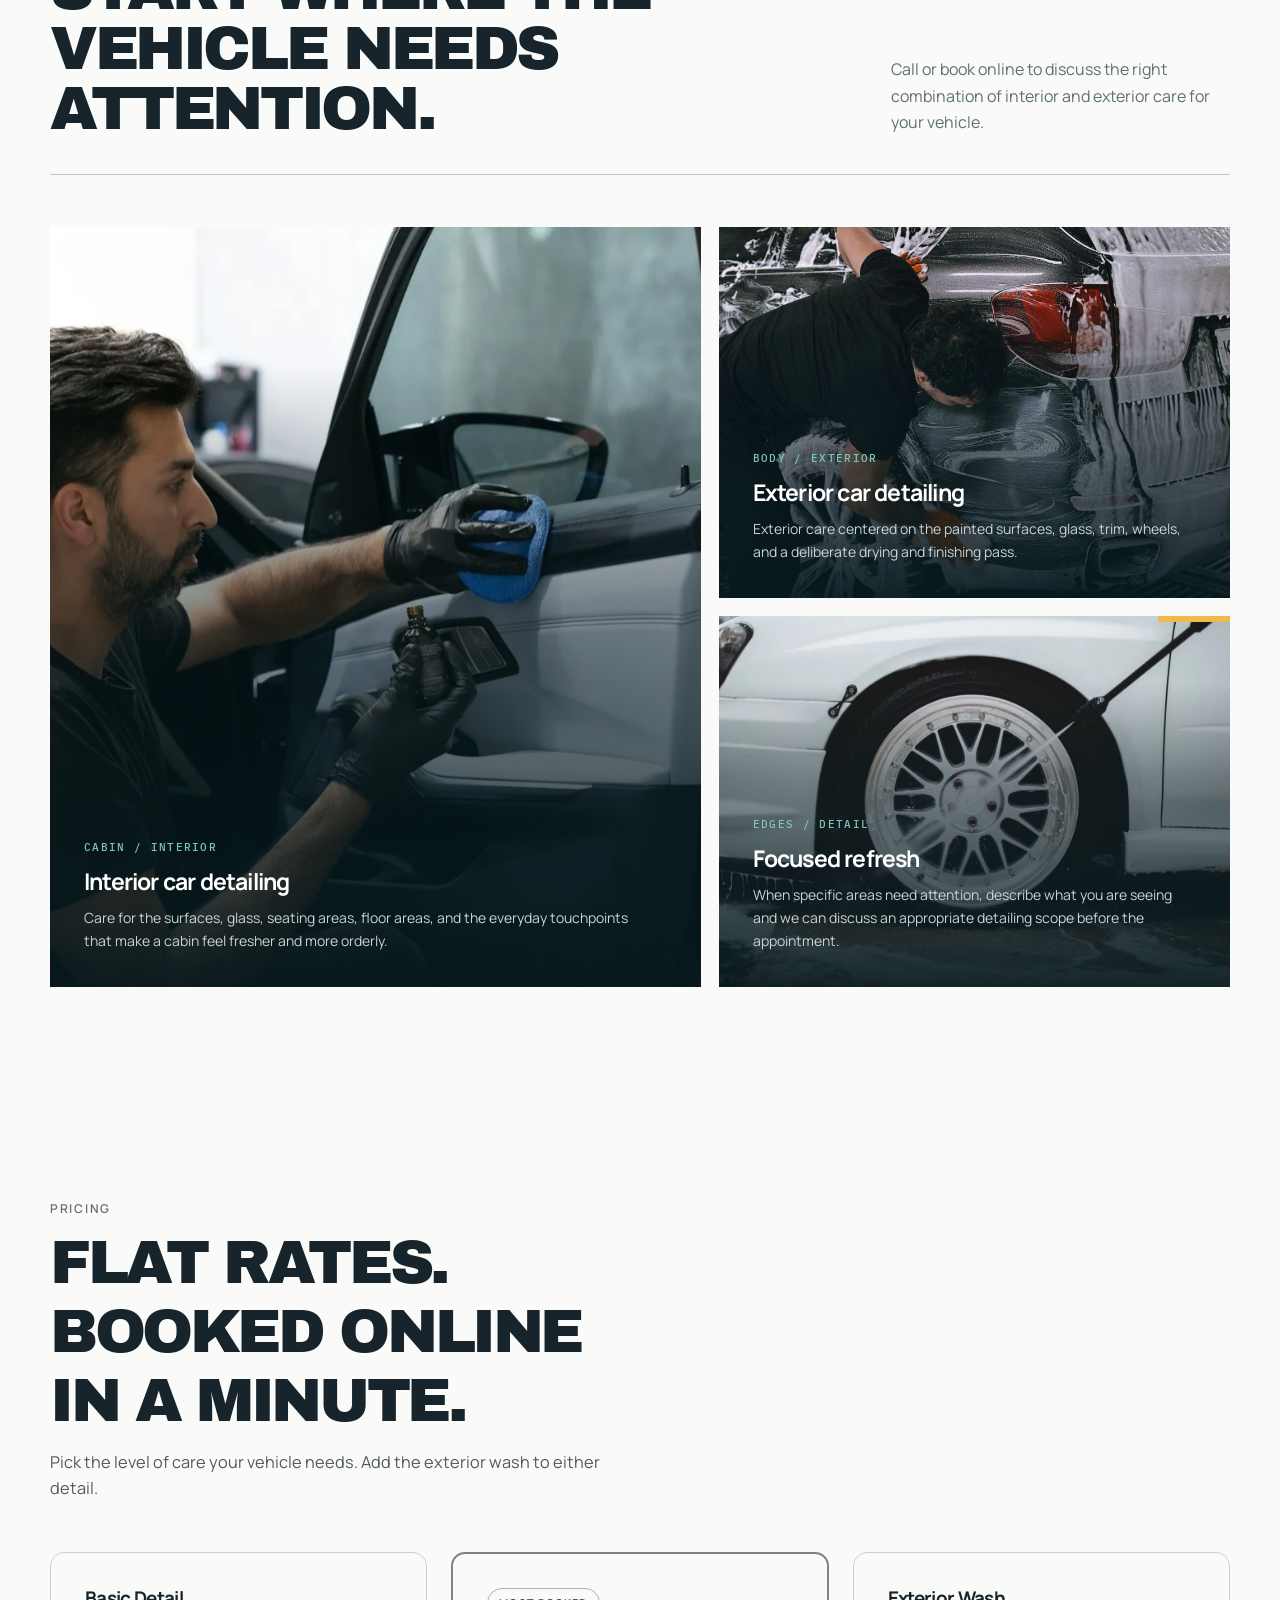
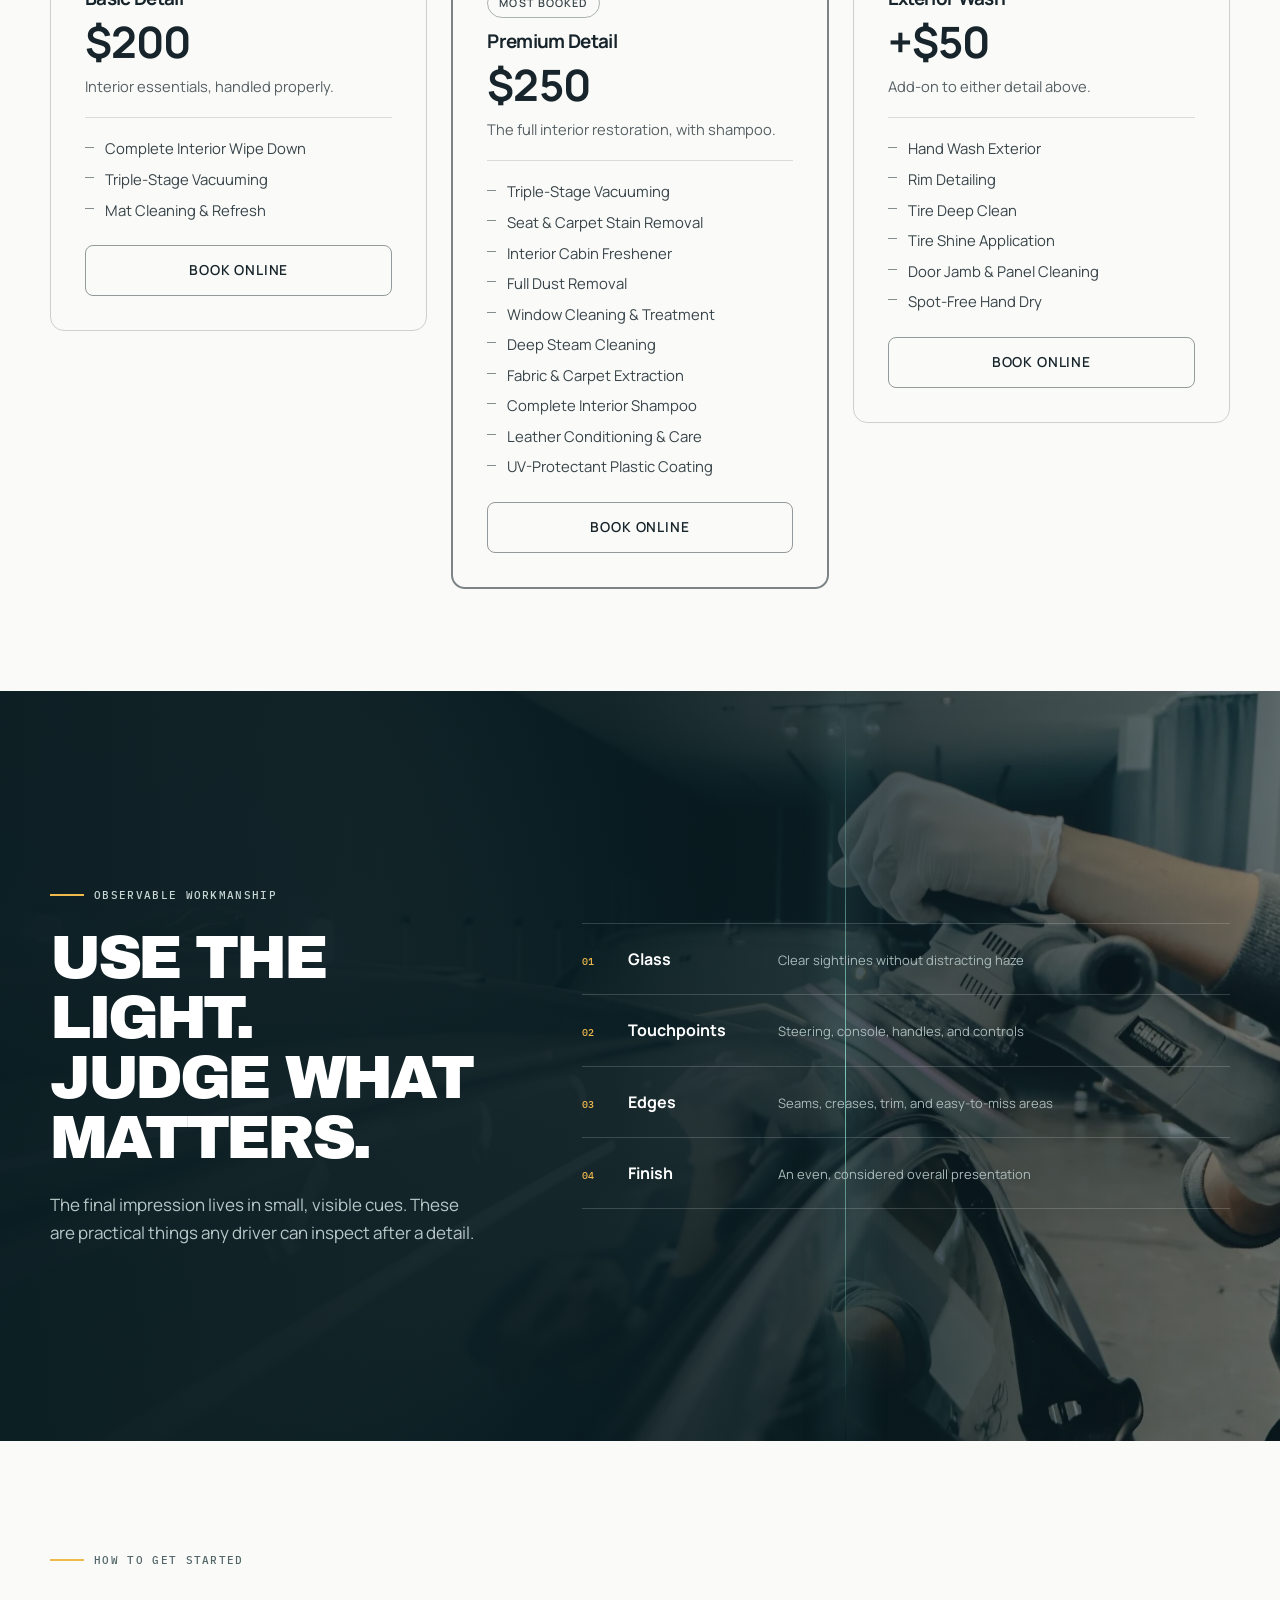
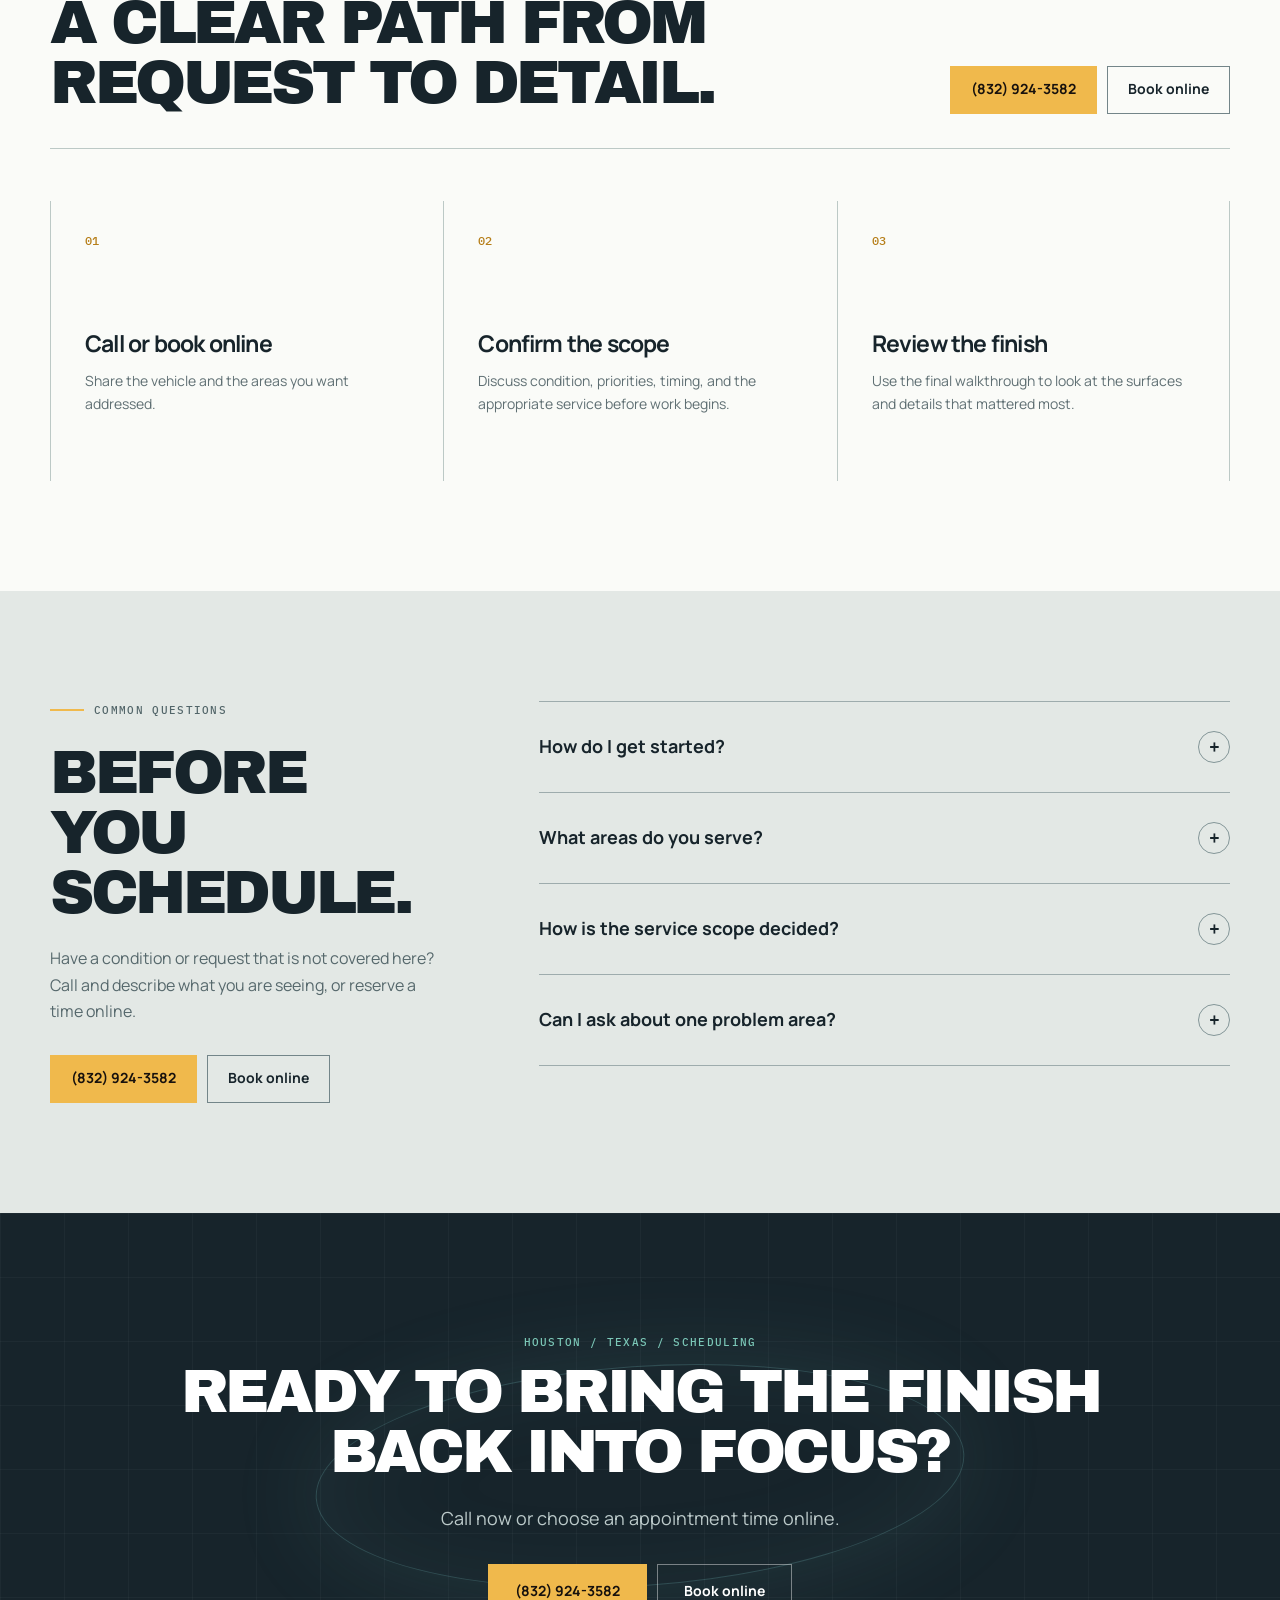
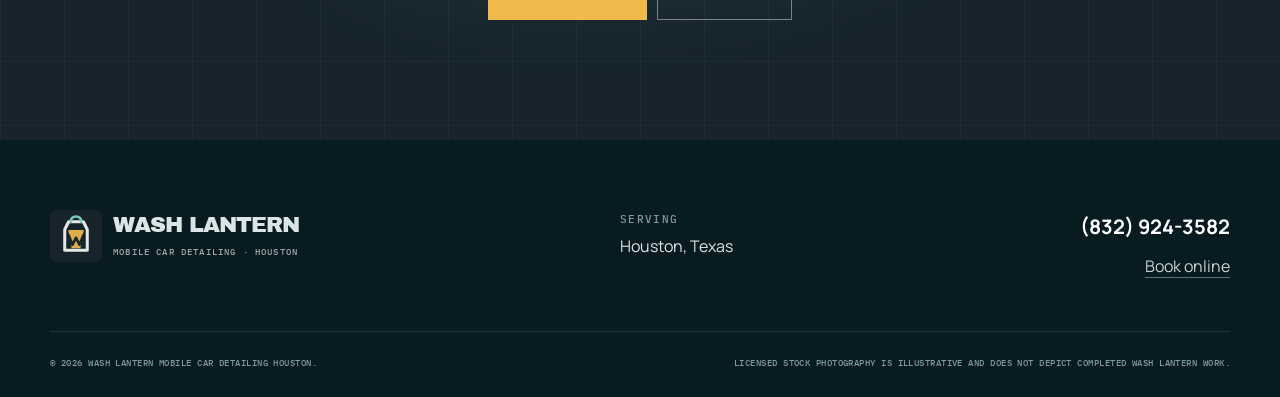
==== commit 456b2c3d: "fix: sync GMB identity and pricing" ====
--- a/index.html
+++ b/index.html
@@ -6,7 +6,7 @@
     <title>Wash Lantern Mobile Car Detailing Houston | Call or Book Online</title>
     <meta
       name="description"
-      content="Wash Lantern Mobile Car Detailing Houston provides careful interior and exterior car detailing in Houston, Texas. Phone pending or book online."
+      content="Wash Lantern Mobile Car Detailing Houston provides careful interior and exterior car detailing in Houston, Texas. Call (832) 924-3582 or book online."
     />
     <meta name="theme-color" content="#17242b" />
     <link rel="canonical" href="https://washlantern.shop/" />
@@ -30,6 +30,15 @@
         "@type": "AutomotiveBusiness",
         "name": "Wash Lantern Mobile Car Detailing Houston",
         "url": "https://washlantern.shop/",
+        "telephone": "+1 832-924-3582",
+        "address": {
+          "@type": "PostalAddress",
+          "streetAddress": "7130 N Bridlewood Ct",
+          "addressLocality": "Richmond",
+          "addressRegion": "TX",
+          "postalCode": "77469",
+          "addressCountry": "US"
+        },
         "image": "https://washlantern.shop/assets/photos/hero-chrome-detail.webp",
         "description": "Careful interior and exterior car detailing in Houston, Texas.",
         "areaServed": {
@@ -114,8 +123,8 @@
               target="_blank"
               rel="noopener"
             >Book online</a>
-            <a class="button button-call button-small" href="#contact" aria-disabled="true">
-              Phone pending
+            <a class="button button-call button-small" href="tel:+18329243582">
+              (832) 924-3582
             </a>
           </div>
         </nav>
@@ -137,8 +146,8 @@
               glass, cleaned surfaces, cared-for finishes, and a sharper overall presentation.
             </p>
             <div class="cta-row">
-              <a class="button button-call button-large" href="#contact" aria-disabled="true">
-                Phone pending
+              <a class="button button-call button-large" href="tel:+18329243582">
+                (832) 924-3582
               </a>
               <a
                 class="button button-ghost button-large"
@@ -350,7 +359,7 @@
               <h2 id="process-title">A clear path from request to detail.</h2>
             </div>
             <div class="cta-row cta-row-dark">
-              <a class="button button-call" href="#contact" aria-disabled="true">Phone pending</a>
+              <a class="button button-call" href="tel:+18329243582">(832) 924-3582</a>
               <a
                 class="button button-outline"
                 href="https://cal.com/sumitdatta/auto-detail-service"
@@ -396,7 +405,7 @@
               seeing, or reserve a time online.
             </p>
             <div class="cta-row cta-row-dark">
-              <a class="button button-call" href="#contact" aria-disabled="true">Phone pending</a>
+              <a class="button button-call" href="tel:+18329243582">(832) 924-3582</a>
               <a
                 class="button button-outline"
                 href="https://cal.com/sumitdatta/auto-detail-service"
@@ -410,7 +419,7 @@
             <details>
               <summary>How do I get started?<span aria-hidden="true">+</span></summary>
               <p>
-                Phone pending or book online. Share your vehicle, its condition, and what you
+                Call (832) 924-3582 or book online. Share your vehicle, its condition, and what you
                 want the detail to improve.
               </p>
             </details>
@@ -446,8 +455,8 @@
           <h2 id="final-title">Ready to bring the finish back into focus?</h2>
           <p>Call now or choose an appointment time online.</p>
           <div class="cta-row cta-row-center">
-            <a class="button button-call button-large" href="#contact" aria-disabled="true">
-              Phone pending
+            <a class="button button-call button-large" href="tel:+18329243582">
+              (832) 924-3582
             </a>
             <a
               class="button button-ghost button-large"
@@ -472,7 +481,7 @@
           <p>Houston, Texas</p>
         </div>
         <div class="footer-actions">
-          <a class="footer-call" href="#contact" aria-disabled="true">Phone pending</a>
+          <a class="footer-call" href="tel:+18329243582">(832) 924-3582</a>
           <a
             href="https://cal.com/sumitdatta/auto-detail-service"
             target="_blank"
@@ -487,7 +496,7 @@
     </footer>
 
     <div class="mobile-sticky" aria-label="Contact options">
-      <a class="mobile-call" href="#contact" aria-disabled="true">Phone pending</a>
+      <a class="mobile-call" href="tel:+18329243582">(832) 924-3582</a>
       <a
         class="mobile-book"
         href="https://cal.com/sumitdatta/auto-detail-service"
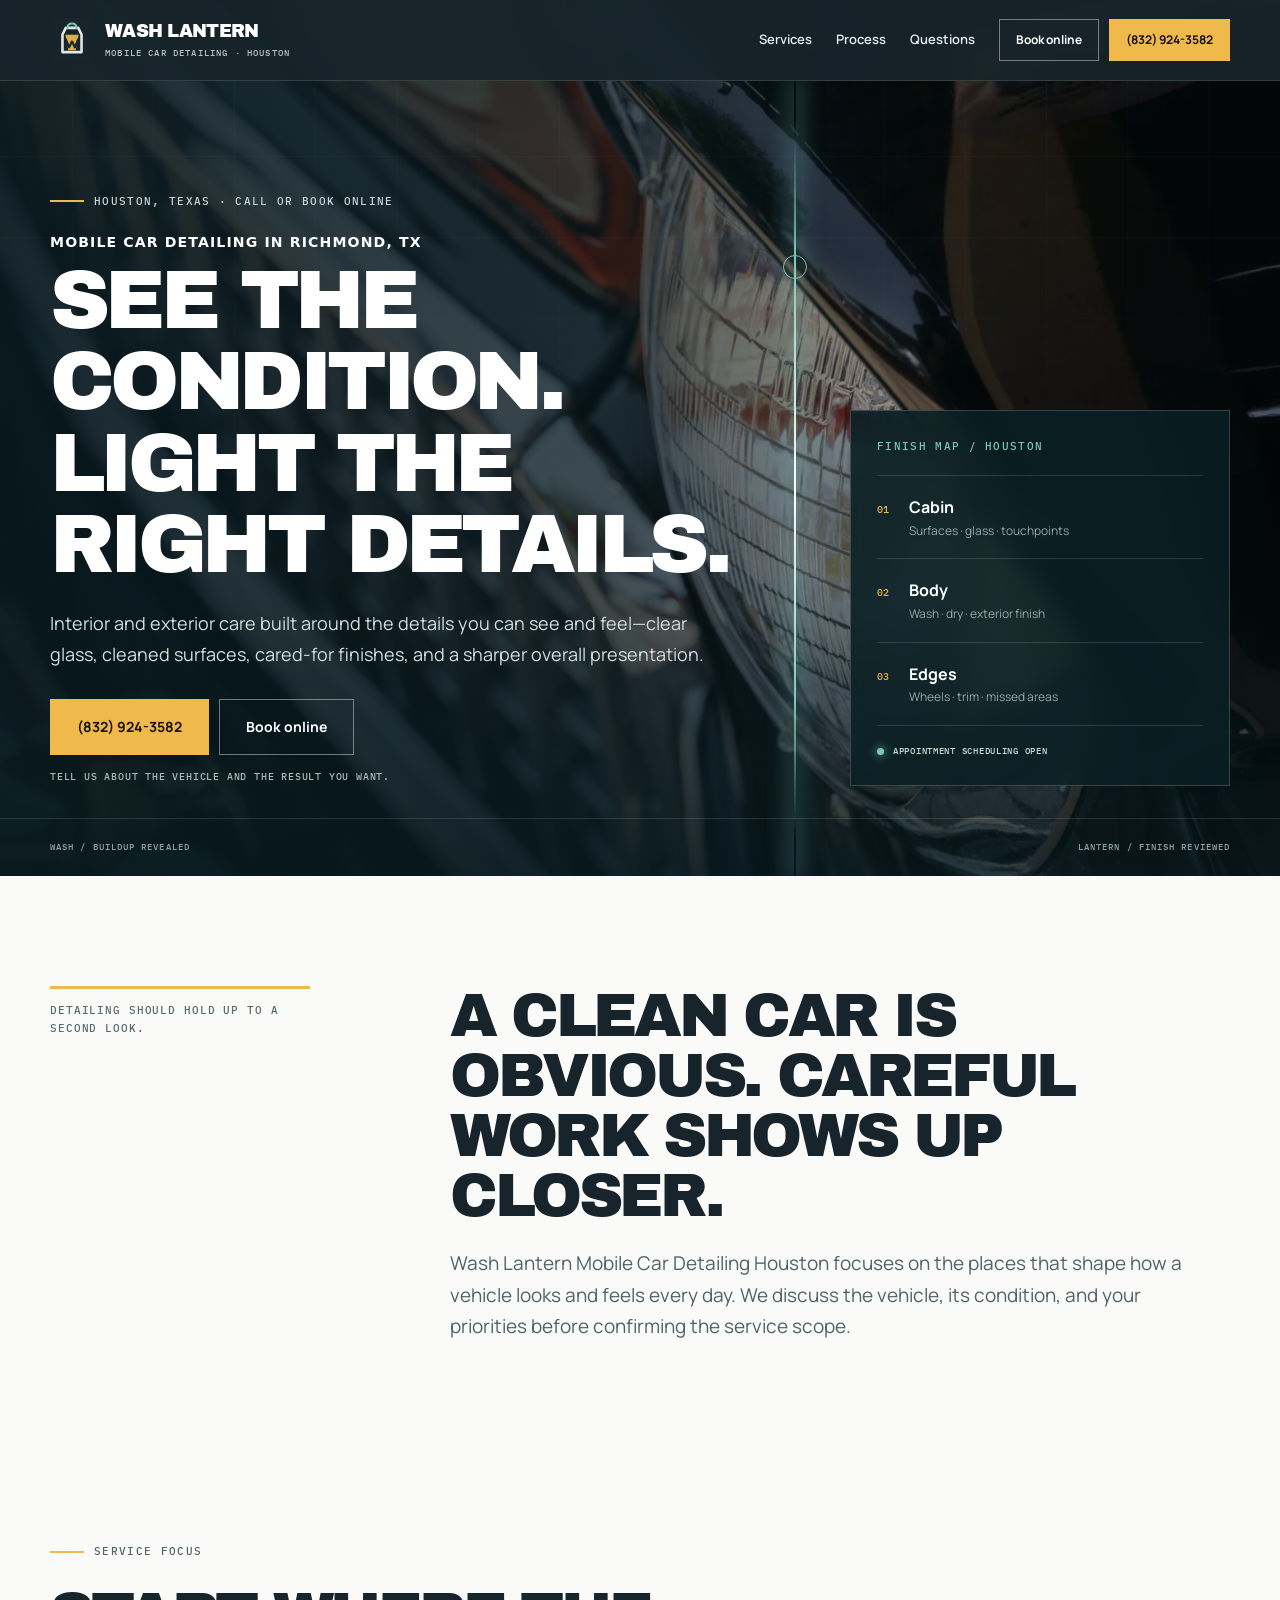
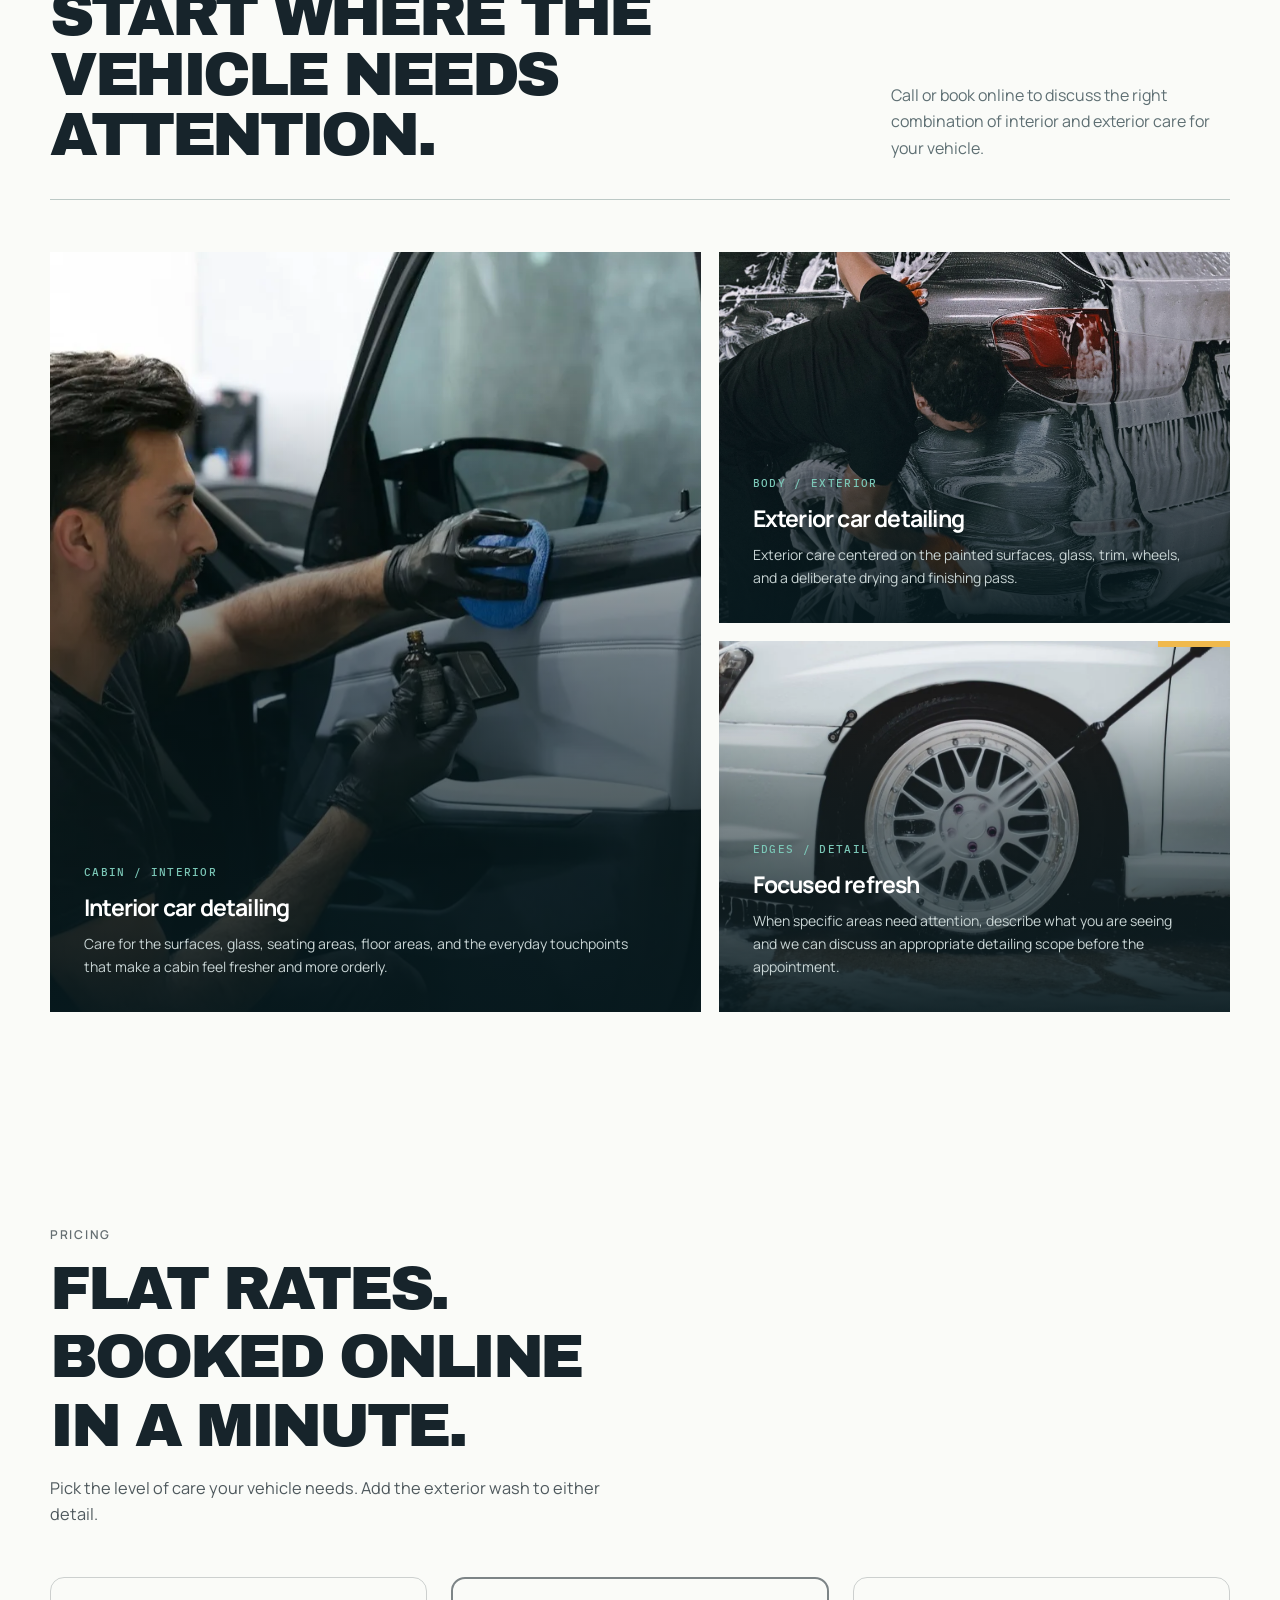
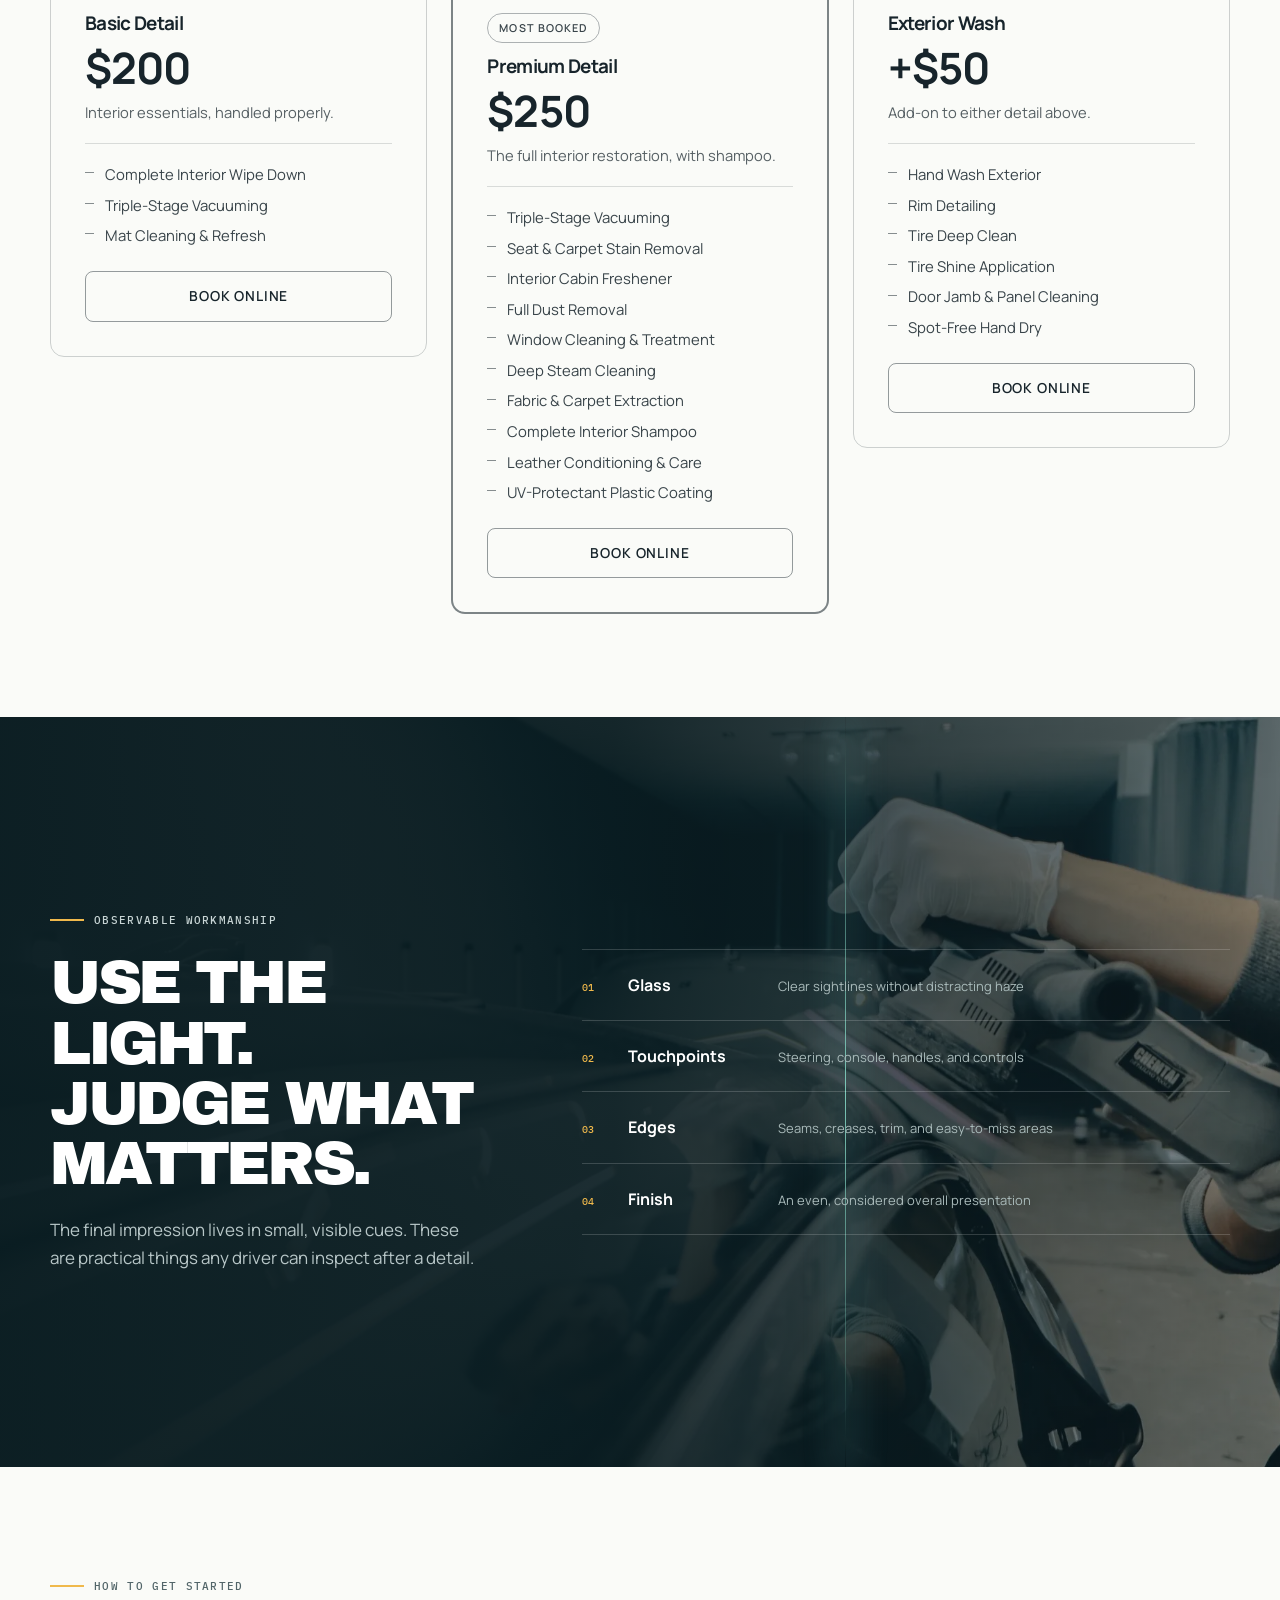
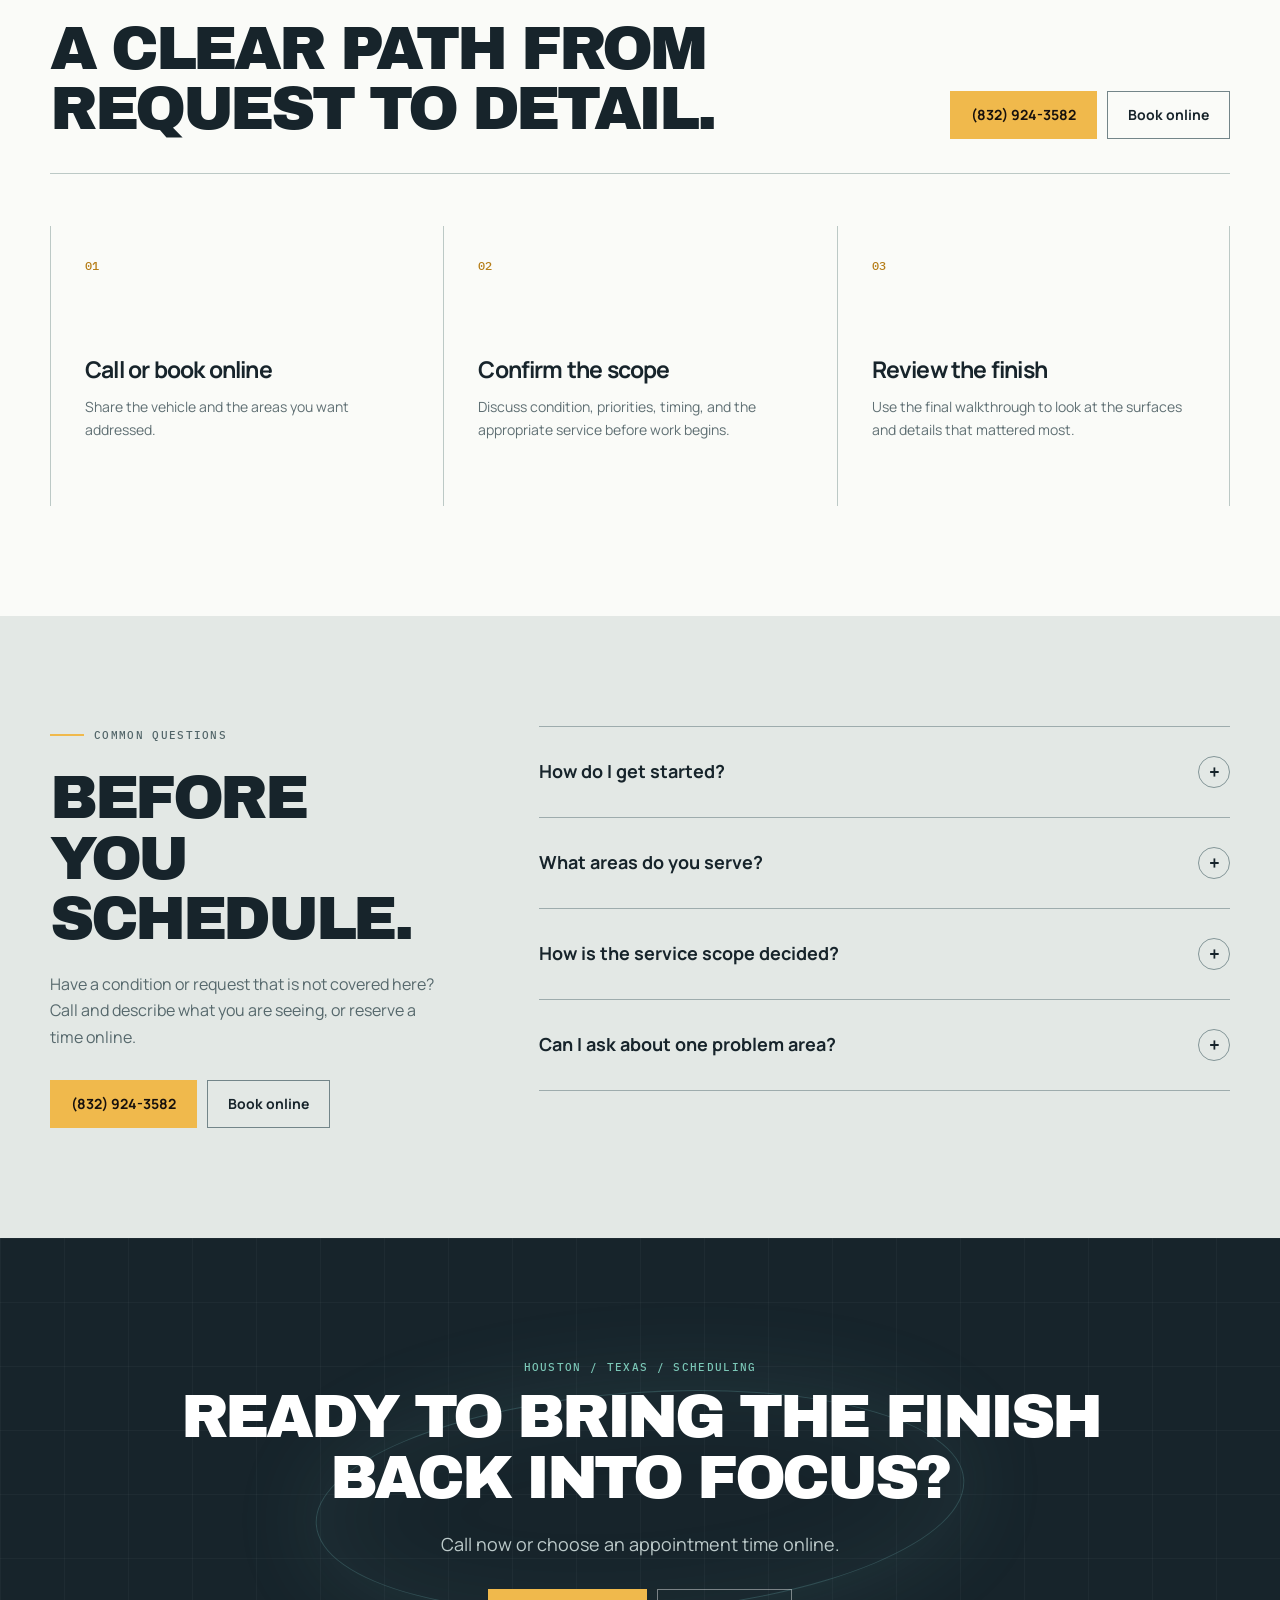
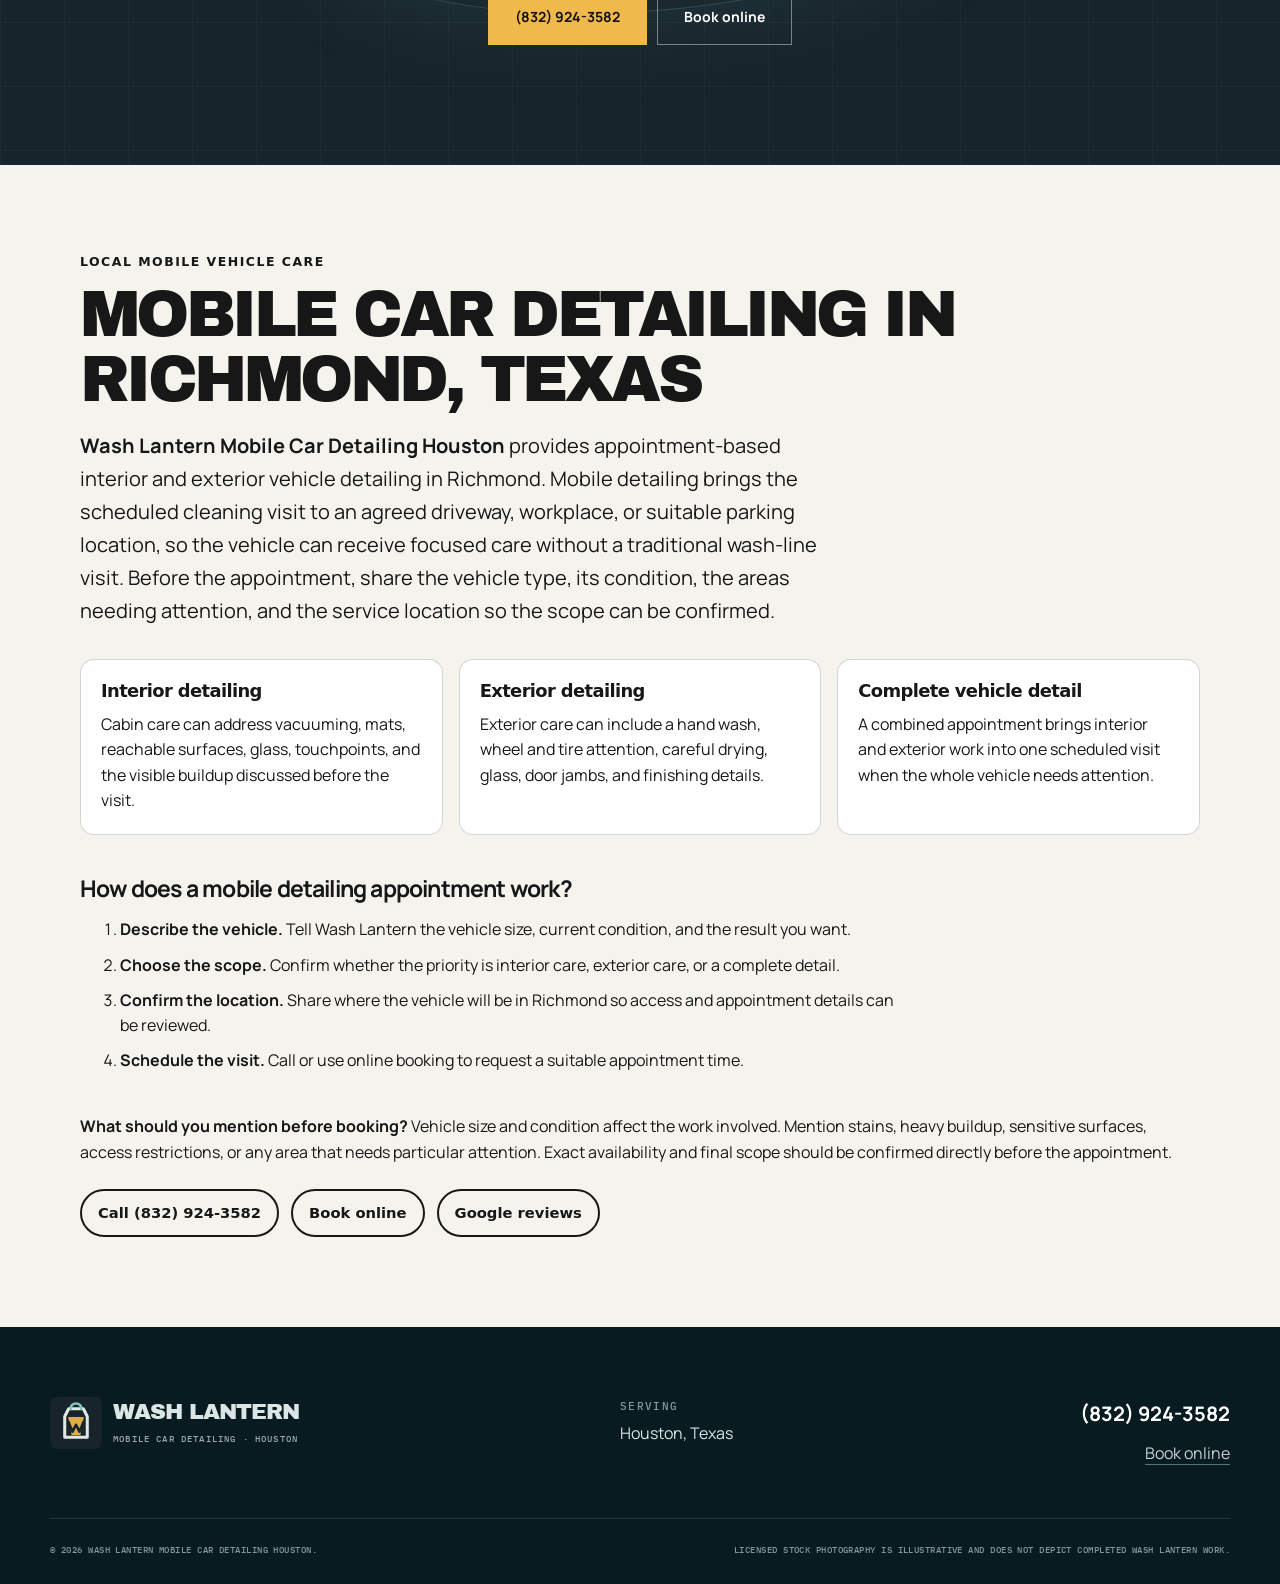
==== commit d72a4b4b: "Improve local SEO and AI search visibility" ====
--- a/index.html
+++ b/index.html
@@ -3,94 +3,162 @@
   <head>
     <meta charset="utf-8" />
     <meta name="viewport" content="width=device-width, initial-scale=1" />
-    <title>Wash Lantern Mobile Car Detailing Houston | Call or Book Online</title>
-    <meta
-      name="description"
-      content="Wash Lantern Mobile Car Detailing Houston provides careful interior and exterior car detailing in Houston, Texas. Call (832) 924-3582 or book online."
-    />
+    <title>Mobile Car Detailing in Richmond, TX | Wash Lantern</title>
     <meta name="theme-color" content="#17242b" />
     <link rel="canonical" href="https://washlantern.shop/" />
     <link rel="icon" href="/favicon.svg" type="image/svg+xml" />
     <link rel="manifest" href="/site.webmanifest" />
-    <meta property="og:type" content="website" />
-    <meta property="og:title" content="Wash Lantern Mobile Car Detailing Houston" />
-    <meta
-      property="og:description"
-      content="Interior and exterior car detailing in Houston, Texas. Call or book online."
-    />
-    <meta property="og:url" content="https://washlantern.shop/" />
-    <meta
-      property="og:image"
-      content="https://washlantern.shop/assets/photos/hero-chrome-detail.webp"
-    />
     <link rel="stylesheet" href="/styles.css" />
     <script type="application/ld+json">
-      {
-        "@context": "https://schema.org",
-        "@type": "AutomotiveBusiness",
-        "name": "Wash Lantern Mobile Car Detailing Houston",
-        "url": "https://washlantern.shop/",
-        "telephone": "+1 832-924-3582",
-        "address": {
-          "@type": "PostalAddress",
-          "streetAddress": "7130 N Bridlewood Ct",
-          "addressLocality": "Richmond",
-          "addressRegion": "TX",
-          "postalCode": "77469",
-          "addressCountry": "US"
-        },
-        "image": "https://washlantern.shop/assets/photos/hero-chrome-detail.webp",
-        "description": "Careful interior and exterior car detailing in Houston, Texas.",
-        "areaServed": {
-          "@type": "City",
-          "name": "Houston",
-          "containedInPlace": {
-            "@type": "State",
-            "name": "Texas"
-          }
-        },
-        "makesOffer": [
-          {
-            "@type": "Offer",
-            "name": "Basic Detail",
-            "price": "200",
-            "priceCurrency": "USD",
-            "availability": "https://schema.org/InStock",
-            "itemOffered": {
-              "@type": "Service",
-              "name": "Basic Detail",
-              "description": "Interior essentials: complete interior wipe down, triple-stage vacuuming, and mat cleaning and refresh."
-            }
-          },
-          {
-            "@type": "Offer",
-            "name": "Premium Detail",
-            "price": "250",
-            "priceCurrency": "USD",
-            "availability": "https://schema.org/InStock",
-            "itemOffered": {
-              "@type": "Service",
-              "name": "Premium Detail",
-              "description": "The full interior restoration, including complete interior shampoo, deep steam cleaning, fabric and carpet extraction, and leather conditioning."
-            }
-          },
-          {
-            "@type": "Offer",
-            "name": "Exterior Wash",
-            "price": "50",
-            "priceCurrency": "USD",
-            "availability": "https://schema.org/InStock",
-            "itemOffered": {
-              "@type": "Service",
-              "name": "Exterior Wash",
-              "description": "Add-on exterior wash: hand wash, rim detailing, tire deep clean and shine, door jamb cleaning, and spot-free hand dry."
-            }
-          }
-        ],
-        "priceRange": "$200-$250"
+{
+  "@context": "https://schema.org",
+  "@type": "AutomotiveBusiness",
+  "name": "Wash Lantern Mobile Car Detailing Houston",
+  "url": "https://washlantern.shop/",
+  "telephone": "+1 832-924-3582",
+  "address": {
+    "@type": "PostalAddress",
+    "streetAddress": "7130 N Bridlewood Ct",
+    "addressLocality": "Richmond",
+    "addressRegion": "TX",
+    "postalCode": "77469",
+    "addressCountry": "US"
+  },
+  "image": "https://washlantern.shop/assets/photos/hero-chrome-detail.webp",
+  "description": "Careful interior and exterior car detailing in Houston, Texas.",
+  "areaServed": {
+    "@type": "City",
+    "name": "Richmond",
+    "containedInPlace": {
+      "@type": "State",
+      "name": "Texas"
+    }
+  },
+  "makesOffer": [
+    {
+      "@type": "Offer",
+      "name": "Basic Detail",
+      "price": "200",
+      "priceCurrency": "USD",
+      "availability": "https://schema.org/InStock",
+      "itemOffered": {
+        "@type": "Service",
+        "name": "Basic Detail",
+        "description": "Interior essentials: complete interior wipe down, triple-stage vacuuming, and mat cleaning and refresh."
       }
+    },
+    {
+      "@type": "Offer",
+      "name": "Premium Detail",
+      "price": "250",
+      "priceCurrency": "USD",
+      "availability": "https://schema.org/InStock",
+      "itemOffered": {
+        "@type": "Service",
+        "name": "Premium Detail",
+        "description": "The full interior restoration, including complete interior shampoo, deep steam cleaning, fabric and carpet extraction, and leather conditioning."
+      }
+    },
+    {
+      "@type": "Offer",
+      "name": "Exterior Wash",
+      "price": "50",
+      "priceCurrency": "USD",
+      "availability": "https://schema.org/InStock",
+      "itemOffered": {
+        "@type": "Service",
+        "name": "Exterior Wash",
+        "description": "Add-on exterior wash: hand wash, rim detailing, tire deep clean and shine, door jamb cleaning, and spot-free hand dry."
+      }
+    }
+  ],
+  "priceRange": "$200-$250",
+  "@id": "https://washlantern.shop/#business",
+  "geo": {
+    "@type": "GeoCoordinates",
+    "latitude": 29.530505186006,
+    "longitude": -95.710878448667
+  },
+  "sameAs": [
+    "https://g.page/r/Cdf8IlIYVpodEBM/review"
+  ],
+  "contactPoint": {
+    "@type": "ContactPoint",
+    "telephone": "+1 832-924-3582",
+    "contactType": "customer service",
+    "areaServed": "US-TX",
+    "availableLanguage": "English"
+  }
+}
     </script>
-  </head>
+<!-- SEO-GEO:START -->
+  <meta name="description" content="Mobile car detailing in Richmond, TX from Wash Lantern, with interior cleaning, exterior hand washing, and complete details. Call or book online.">
+  <meta name="robots" content="index, follow, max-image-preview:large, max-snippet:-1, max-video-preview:-1">
+  <meta property="og:locale" content="en_US">
+  <meta property="og:type" content="website">
+  <meta property="og:site_name" content="Wash Lantern">
+  <meta property="og:title" content="Mobile Car Detailing in Richmond, TX | Wash Lantern">
+  <meta property="og:description" content="Mobile car detailing in Richmond, TX from Wash Lantern, with interior cleaning, exterior hand washing, and complete details. Call or book online.">
+  <meta property="og:url" content="https://washlantern.shop/">
+  <meta property="og:image" content="https://washlantern.shop/assets/photos/hero-chrome-detail.webp">
+  <meta name="twitter:image" content="https://washlantern.shop/assets/photos/hero-chrome-detail.webp">
+  <meta name="twitter:card" content="summary_large_image">
+  <meta name="twitter:title" content="Mobile Car Detailing in Richmond, TX | Wash Lantern">
+  <meta name="twitter:description" content="Mobile car detailing in Richmond, TX from Wash Lantern, with interior cleaning, exterior hand washing, and complete details. Call or book online.">
+  <style id="seo-geo-styles">
+    .seo-local-intent { display:block; margin:0 0 .55rem; font:700 clamp(.78rem,1.1vw,.95rem)/1.2 system-ui,sans-serif; letter-spacing:.08em; text-transform:uppercase; }
+    .seo-geo-section { background:#f5f3ed; color:#171717; padding:clamp(3.5rem,7vw,6.5rem) clamp(1.25rem,5vw,5rem); }
+    .seo-geo-inner { width:min(1120px,100%); margin:0 auto; }
+    .seo-geo-kicker { margin:0 0 .75rem; font:700 .78rem/1.2 system-ui,sans-serif; letter-spacing:.12em; text-transform:uppercase; }
+    .seo-geo-section h2 { max-width:22ch; margin:0 0 1rem; color:inherit; font-size:clamp(2rem,5vw,4rem); line-height:1.02; }
+    .seo-geo-answer { max-width:760px; margin:0 0 2rem; font-size:clamp(1.05rem,2vw,1.25rem); line-height:1.65; }
+    .seo-geo-grid { display:grid; grid-template-columns:repeat(3,minmax(0,1fr)); gap:1rem; margin:2rem 0; }
+    .seo-geo-card { border:1px solid rgba(23,23,23,.18); border-radius:14px; padding:1.25rem; background:#fff; }
+    .seo-geo-card h3 { margin:0 0 .6rem; color:inherit; font:700 1.12rem/1.25 system-ui,sans-serif; }
+    .seo-geo-card p { margin:0; line-height:1.6; }
+    .seo-geo-steps { max-width:820px; margin:2.5rem 0; }
+    .seo-geo-steps li { margin:.65rem 0; line-height:1.55; }
+    .seo-geo-actions { display:flex; flex-wrap:wrap; gap:.75rem; margin-top:1.5rem; }
+    .seo-geo-action { display:inline-flex; align-items:center; min-height:48px; padding:.75rem 1rem; border:2px solid currentColor; border-radius:999px; color:inherit; font:700 .92rem/1 system-ui,sans-serif; text-decoration:none; }
+    @media (max-width:760px) { .seo-geo-grid { grid-template-columns:1fr; } }
+  </style>
+<!-- SEO-GEO:END -->
+  <script id="seo-geo-entity-schema" type="application/ld+json">
+{
+  "@context": "https://schema.org",
+  "@graph": [
+    {
+      "@type": "WebSite",
+      "@id": "https://washlantern.shop/#website",
+      "url": "https://washlantern.shop/",
+      "name": "Wash Lantern Mobile Car Detailing Houston",
+      "inLanguage": "en-US",
+      "publisher": {
+        "@id": "https://washlantern.shop/#business"
+      }
+    },
+    {
+      "@type": "Service",
+      "@id": "https://washlantern.shop/#mobile-car-detailing",
+      "name": "Mobile Car Detailing in Richmond, Texas",
+      "serviceType": "Mobile car detailing",
+      "provider": {
+        "@id": "https://washlantern.shop/#business"
+      },
+      "areaServed": {
+        "@type": "City",
+        "name": "Richmond",
+        "containedInPlace": {
+          "@type": "State",
+          "name": "Texas"
+        }
+      },
+      "url": "https://washlantern.shop/#services"
+    }
+  ]
+}
+  </script>
+</head>
   <body>
     <a class="skip-link" href="#main">Skip to content</a>
 
@@ -140,7 +208,7 @@
         <div class="hero-grid container">
           <div class="hero-copy">
             <p class="eyebrow"><span></span> Houston, Texas · Call or book online</p>
-            <h1 id="hero-title">See the condition. Light the right details.</h1>
+            <h1 id="hero-title"><span class="seo-local-intent" data-seo-local-intent>Mobile Car Detailing in Richmond, TX</span>See the condition. Light the right details.</h1>
             <p class="hero-lede">
               Interior and exterior care built around the details you can see and feel—clear
               glass, cleaned surfaces, cared-for finishes, and a sharper overall presentation.
@@ -467,7 +535,48 @@
           </div>
         </div>
       </section>
-    </main>
+    <!-- SEO-GEO-LOCAL:START -->
+    <section class="seo-geo-section" id="local-detailing" aria-labelledby="local-detailing-title">
+      <div class="seo-geo-inner">
+        <p class="seo-geo-kicker">Local mobile vehicle care</p>
+        <h2 id="local-detailing-title">Mobile car detailing in Richmond, Texas</h2>
+        <p class="seo-geo-answer"><strong>Wash Lantern Mobile Car Detailing Houston</strong> provides appointment-based interior and exterior vehicle detailing in Richmond. Mobile detailing brings the scheduled cleaning visit to an agreed driveway, workplace, or suitable parking location, so the vehicle can receive focused care without a traditional wash-line visit. Before the appointment, share the vehicle type, its condition, the areas needing attention, and the service location so the scope can be confirmed.</p>
+
+        <div class="seo-geo-grid" aria-label="Available detailing options">
+          <article class="seo-geo-card">
+            <h3>Interior detailing</h3>
+            <p>Cabin care can address vacuuming, mats, reachable surfaces, glass, touchpoints, and the visible buildup discussed before the visit.</p>
+          </article>
+          <article class="seo-geo-card">
+            <h3>Exterior detailing</h3>
+            <p>Exterior care can include a hand wash, wheel and tire attention, careful drying, glass, door jambs, and finishing details.</p>
+          </article>
+          <article class="seo-geo-card">
+            <h3>Complete vehicle detail</h3>
+            <p>A combined appointment brings interior and exterior work into one scheduled visit when the whole vehicle needs attention.</p>
+          </article>
+        </div>
+
+        <div class="seo-geo-steps">
+          <h3>How does a mobile detailing appointment work?</h3>
+          <ol>
+            <li><strong>Describe the vehicle.</strong> Tell Wash Lantern the vehicle size, current condition, and the result you want.</li>
+            <li><strong>Choose the scope.</strong> Confirm whether the priority is interior care, exterior care, or a complete detail.</li>
+            <li><strong>Confirm the location.</strong> Share where the vehicle will be in Richmond so access and appointment details can be reviewed.</li>
+            <li><strong>Schedule the visit.</strong> Call or use online booking to request a suitable appointment time.</li>
+          </ol>
+        </div>
+
+        <p><strong>What should you mention before booking?</strong> Vehicle size and condition affect the work involved. Mention stains, heavy buildup, sensitive surfaces, access restrictions, or any area that needs particular attention. Exact availability and final scope should be confirmed directly before the appointment.</p>
+        <div class="seo-geo-actions">
+          <a class="seo-geo-action" href="tel:+18329243582">Call (832) 924-3582</a>
+          <a class="seo-geo-action" href="https://cal.com/sumitdatta/auto-detail-service" target="_blank" rel="noopener">Book online</a>
+          <a class="seo-geo-action" href="https://g.page/r/Cdf8IlIYVpodEBM/review" target="_blank" rel="noopener">Google reviews</a>
+        </div>
+      </div>
+    </section>
+<!-- SEO-GEO-LOCAL:END -->
+  </main>
 
     <footer class="site-footer">
       <div class="container footer-grid">
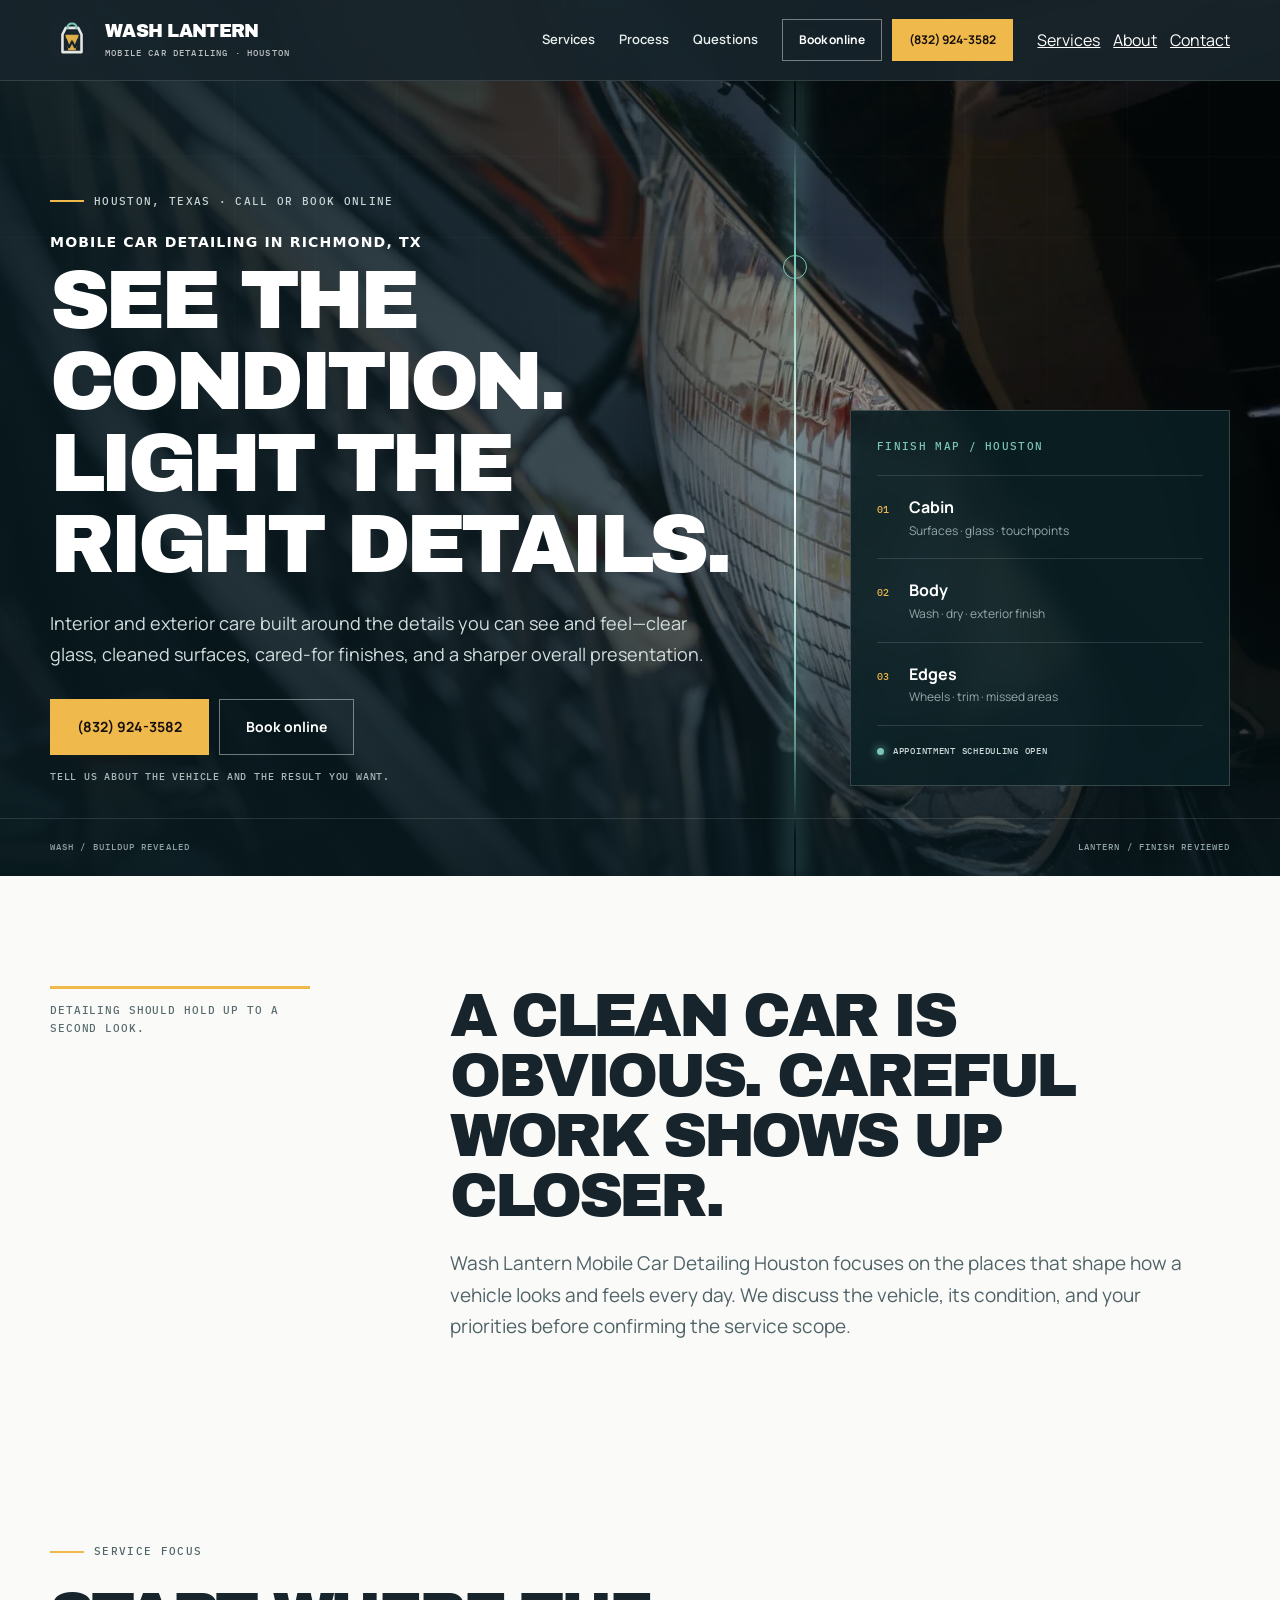
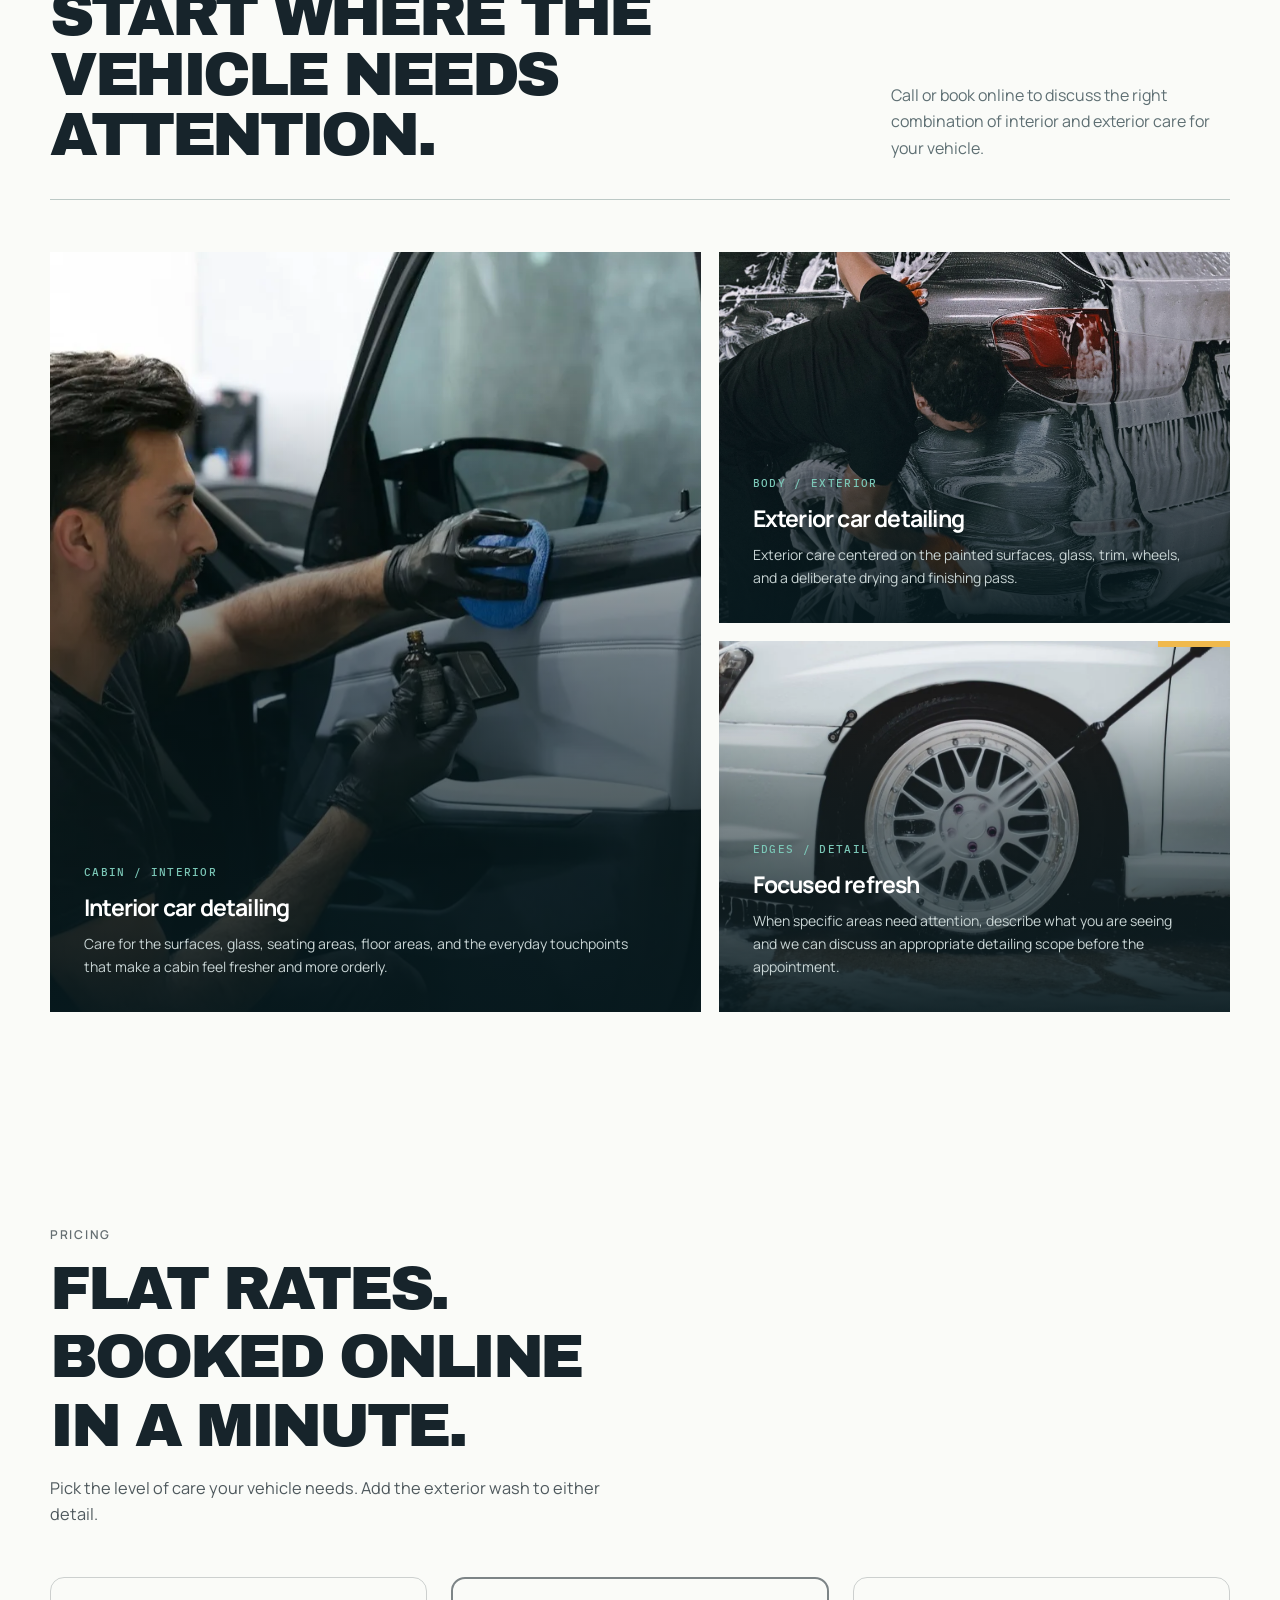
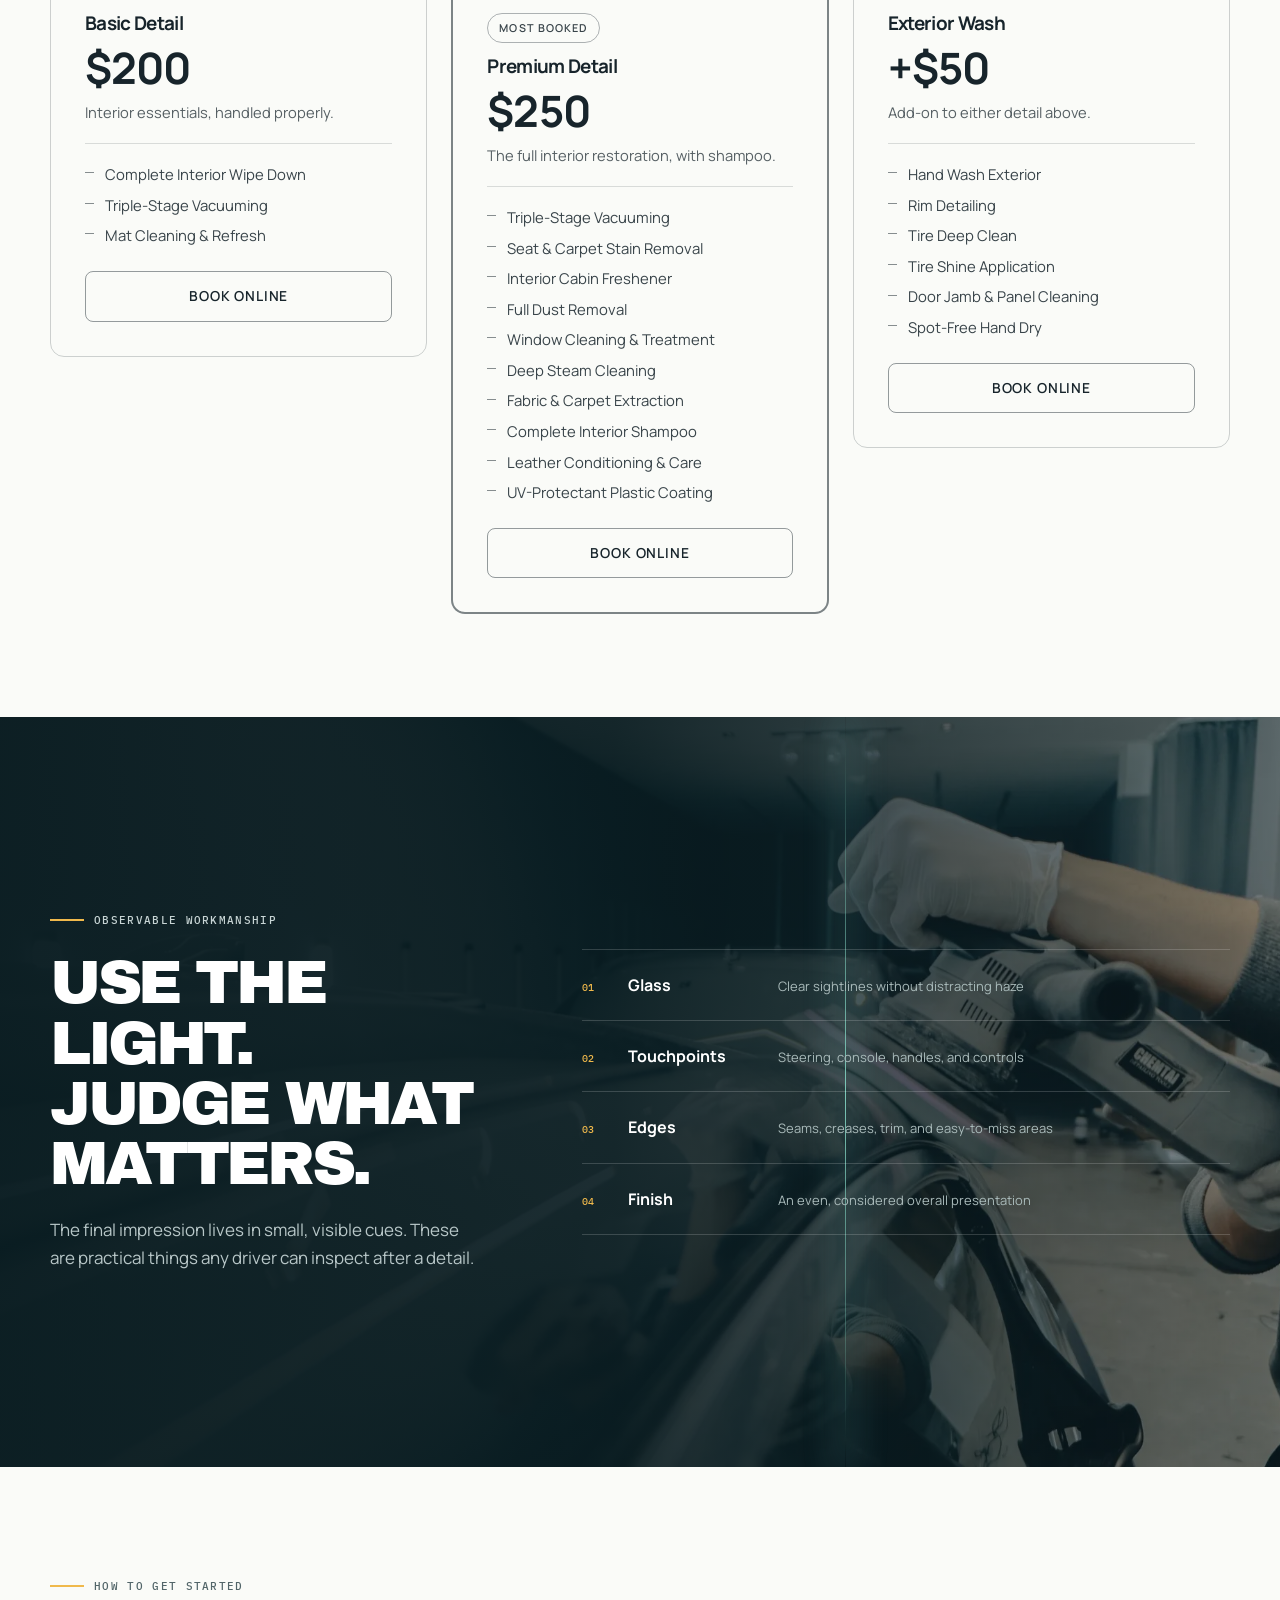
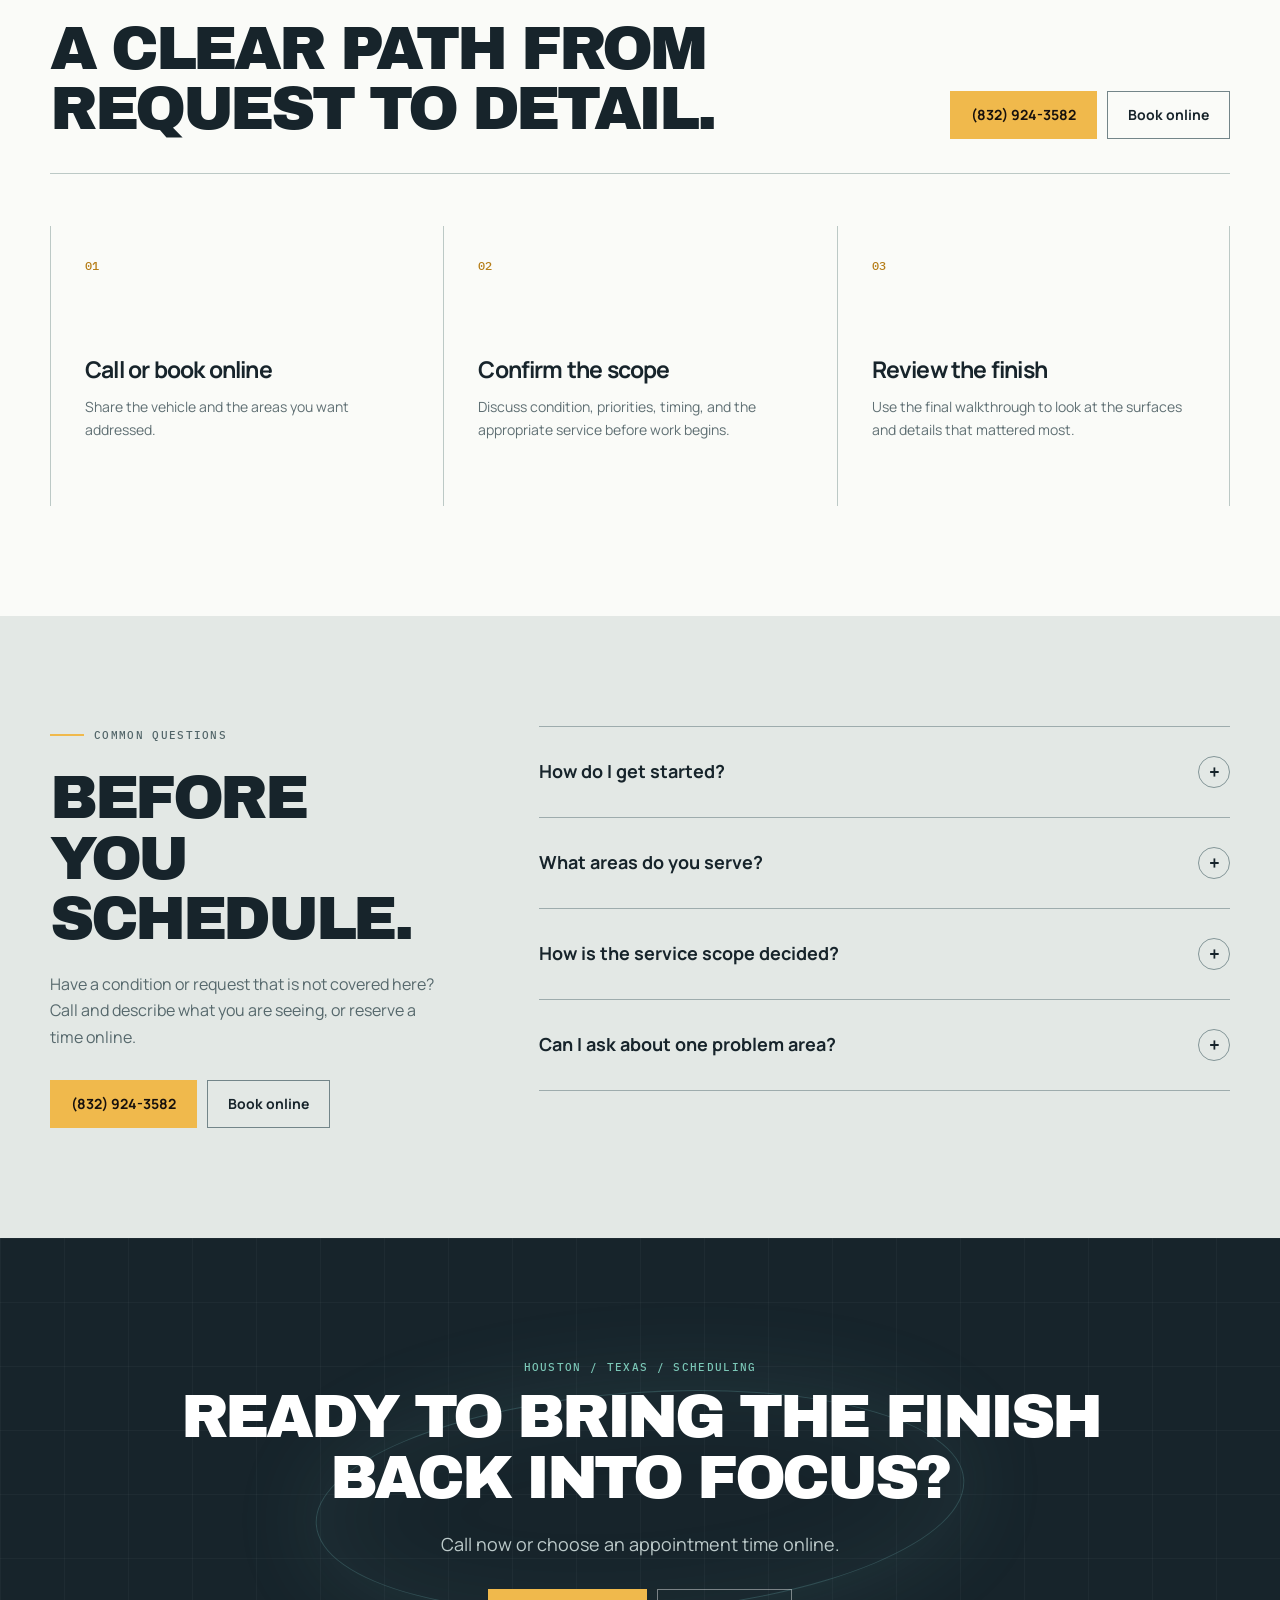
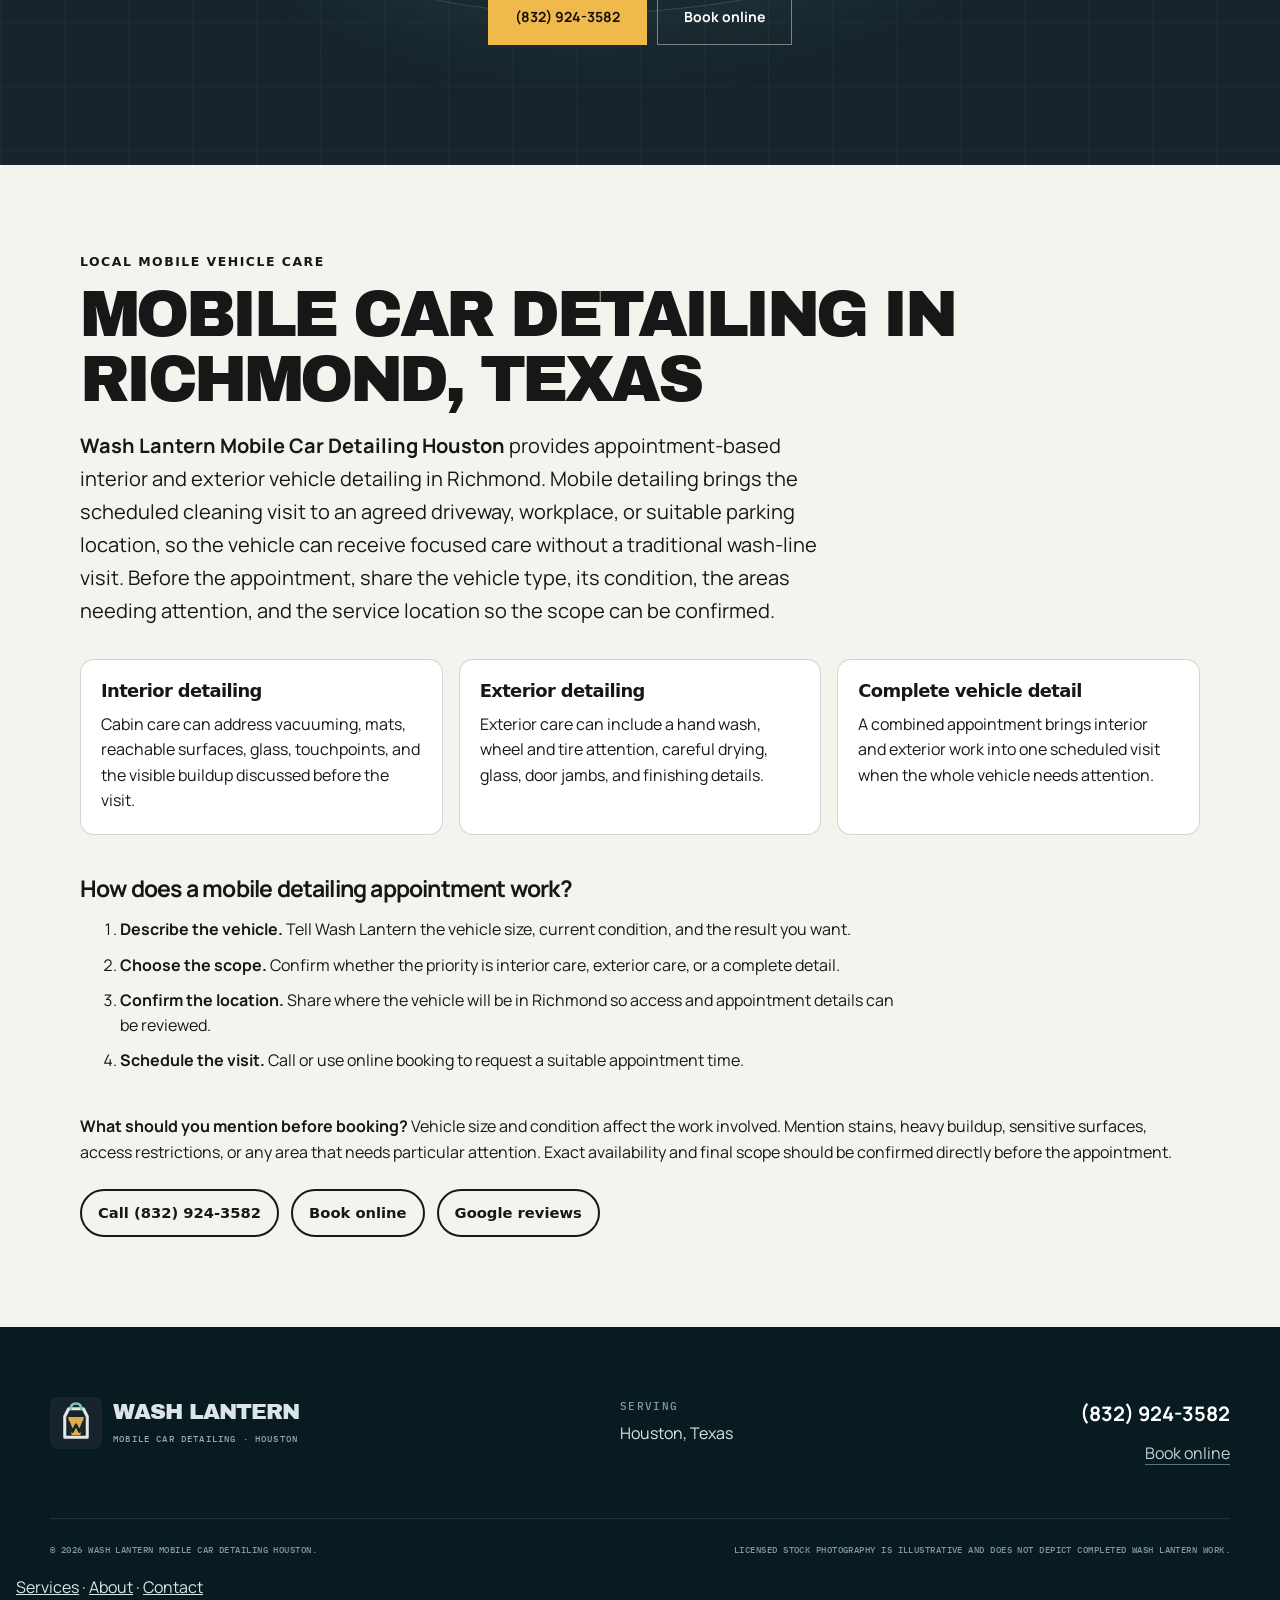
==== commit 8aebe7d7: "feat: add service SEO pages" ====
--- a/index.html
+++ b/index.html
@@ -158,7 +158,7 @@
   ]
 }
   </script>
-</head>
+<style id="SEO-NEXT-NAV-CSS">.seo-next-nav{display:flex;gap:.8rem;flex-wrap:wrap}.seo-next-footer-nav{padding:1rem}.seo-next-footer-nav a{color:inherit}</style></head>
   <body>
     <a class="skip-link" href="#main">Skip to content</a>
 
@@ -195,7 +195,7 @@
               (832) 924-3582
             </a>
           </div>
-        </nav>
+        <!-- SEO-NEXT-NAV:START --><div class="seo-next-nav" aria-label="Expanded site pages"><a href="/services/">Services</a><a href="/about/">About</a><a href="/contact/">Contact</a></div><!-- SEO-NEXT-NAV:END --></nav>
       </div>
     </header>
 
@@ -602,7 +602,7 @@
         <p>© <span data-year>2026</span> Wash Lantern Mobile Car Detailing Houston.</p>
         <p>Licensed stock photography is illustrative and does not depict completed Wash Lantern work.</p>
       </div>
-    </footer>
+    <!-- SEO-NEXT-NAV:START --><nav class="seo-next-footer-nav" aria-label="Expanded footer navigation"><a href="/services/">Services</a> · <a href="/about/">About</a> · <a href="/contact/">Contact</a></nav><!-- SEO-NEXT-NAV:END --></footer>
 
     <div class="mobile-sticky" aria-label="Contact options">
       <a class="mobile-call" href="tel:+18329243582">(832) 924-3582</a>
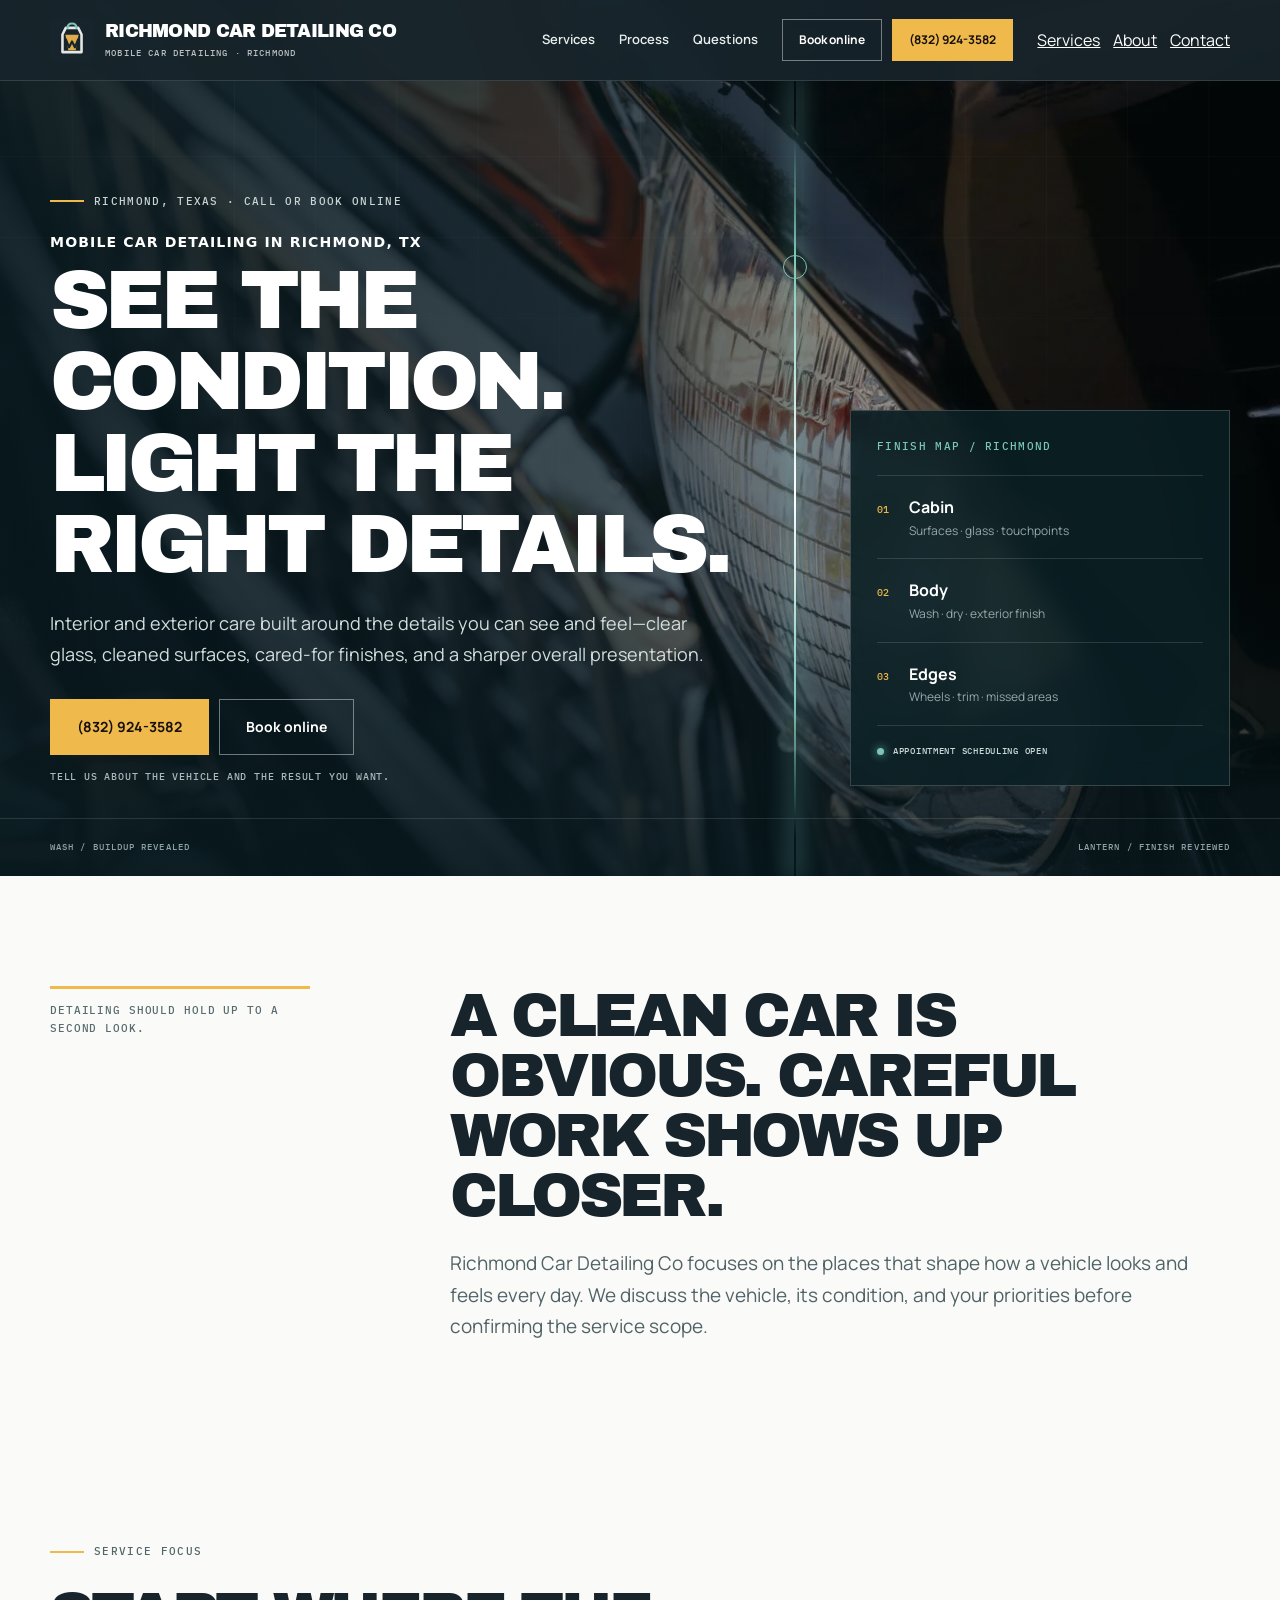
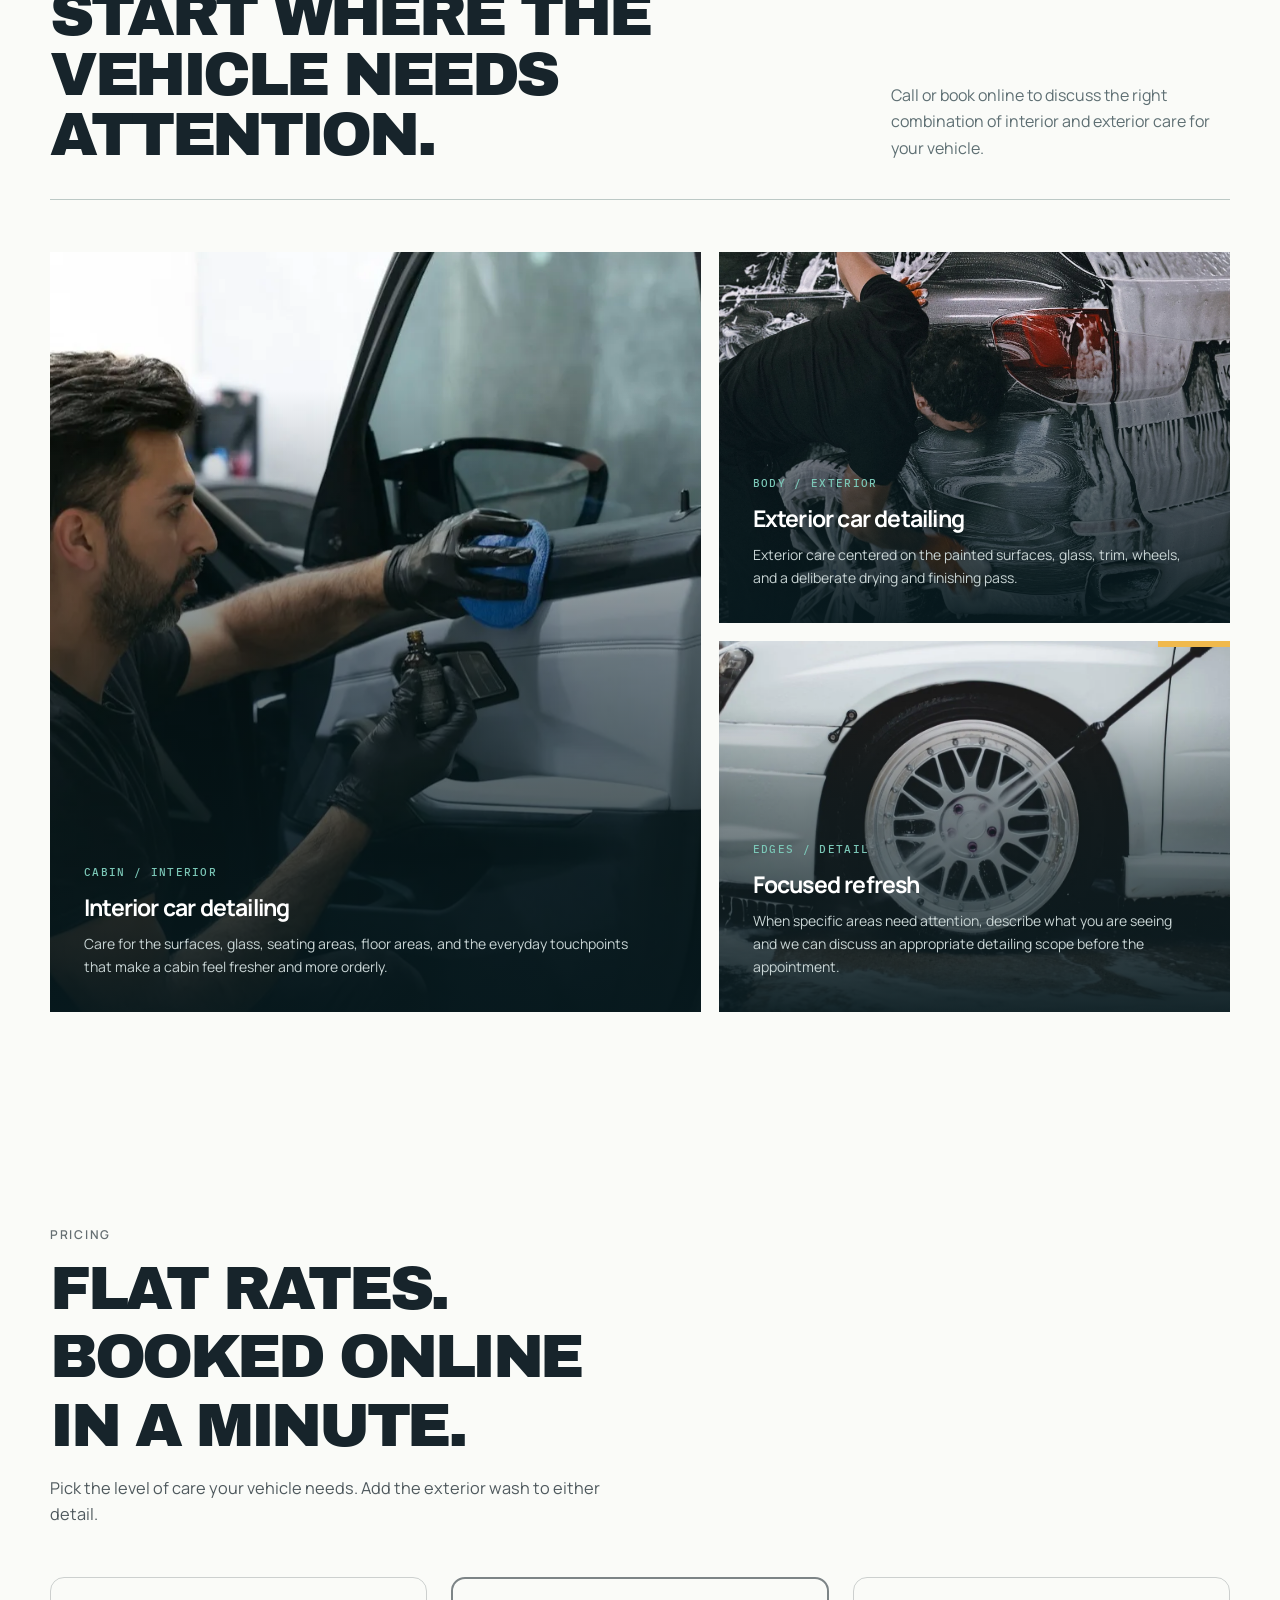
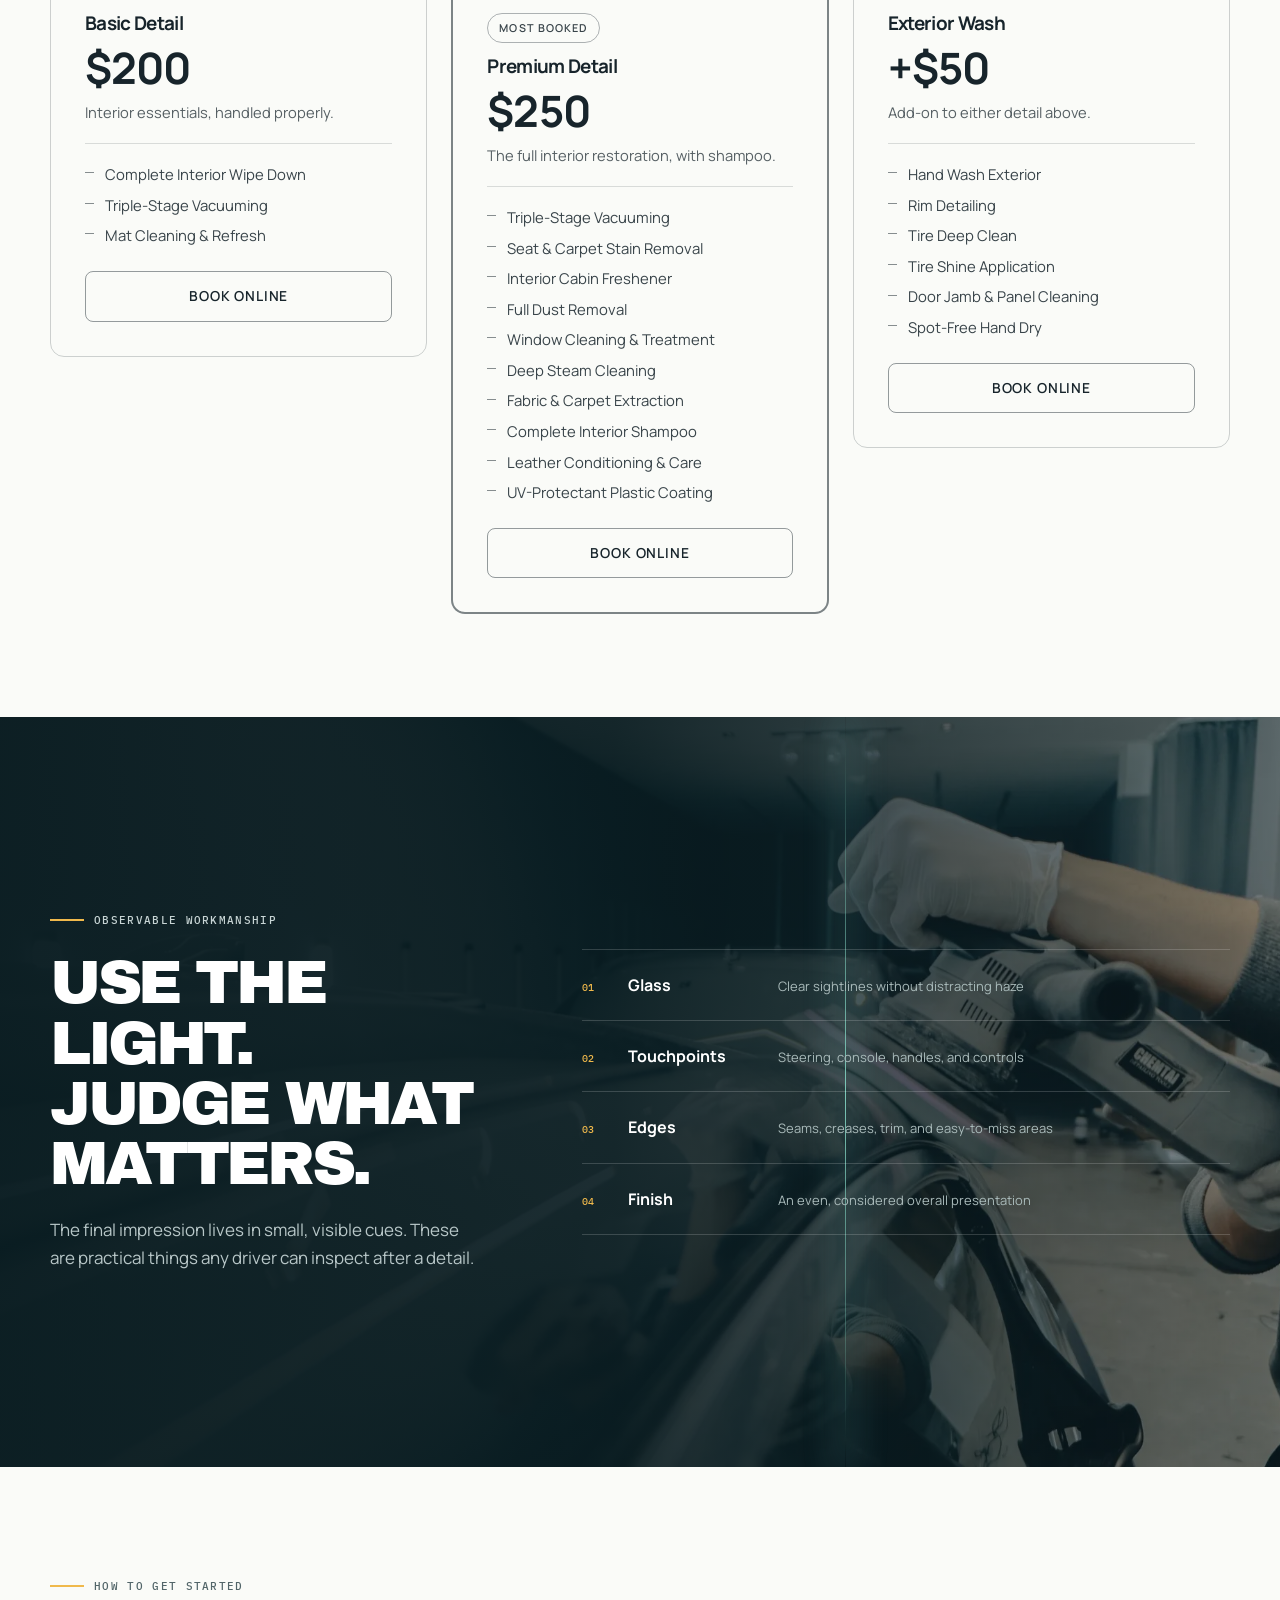
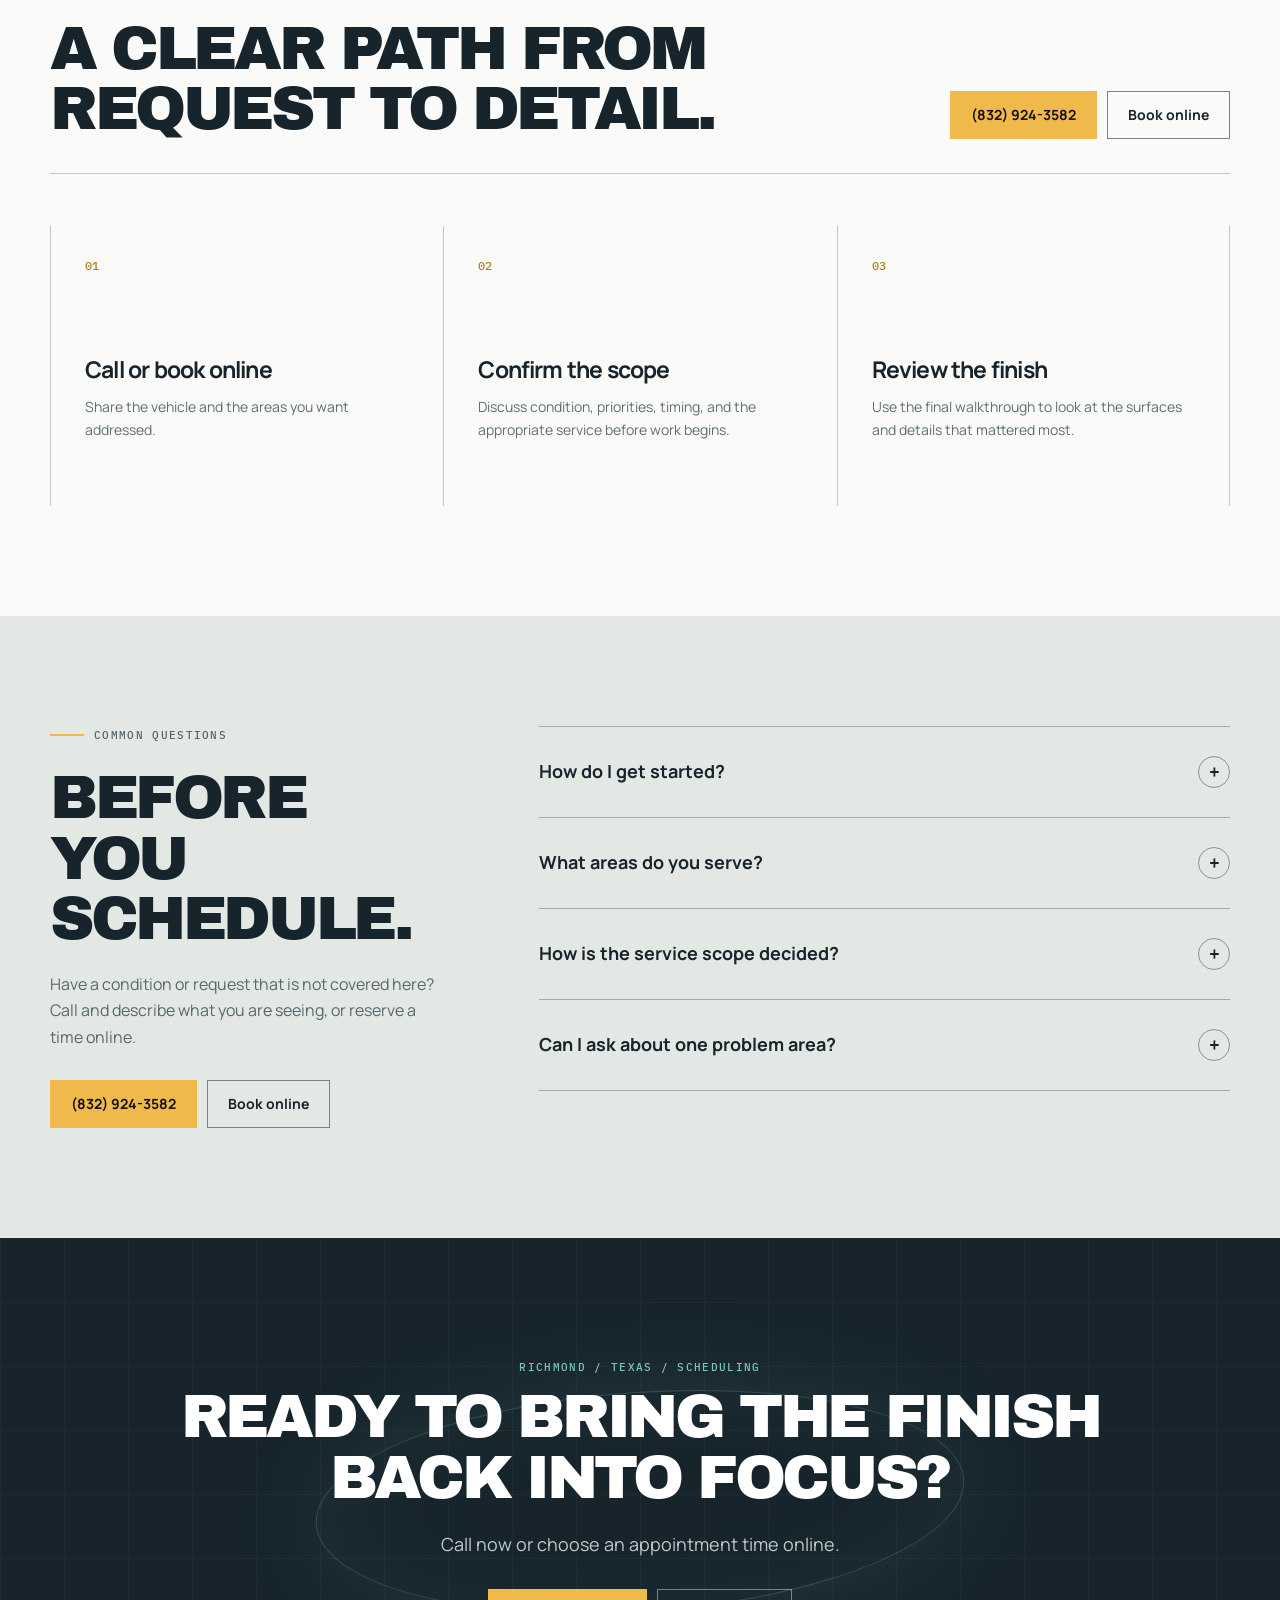
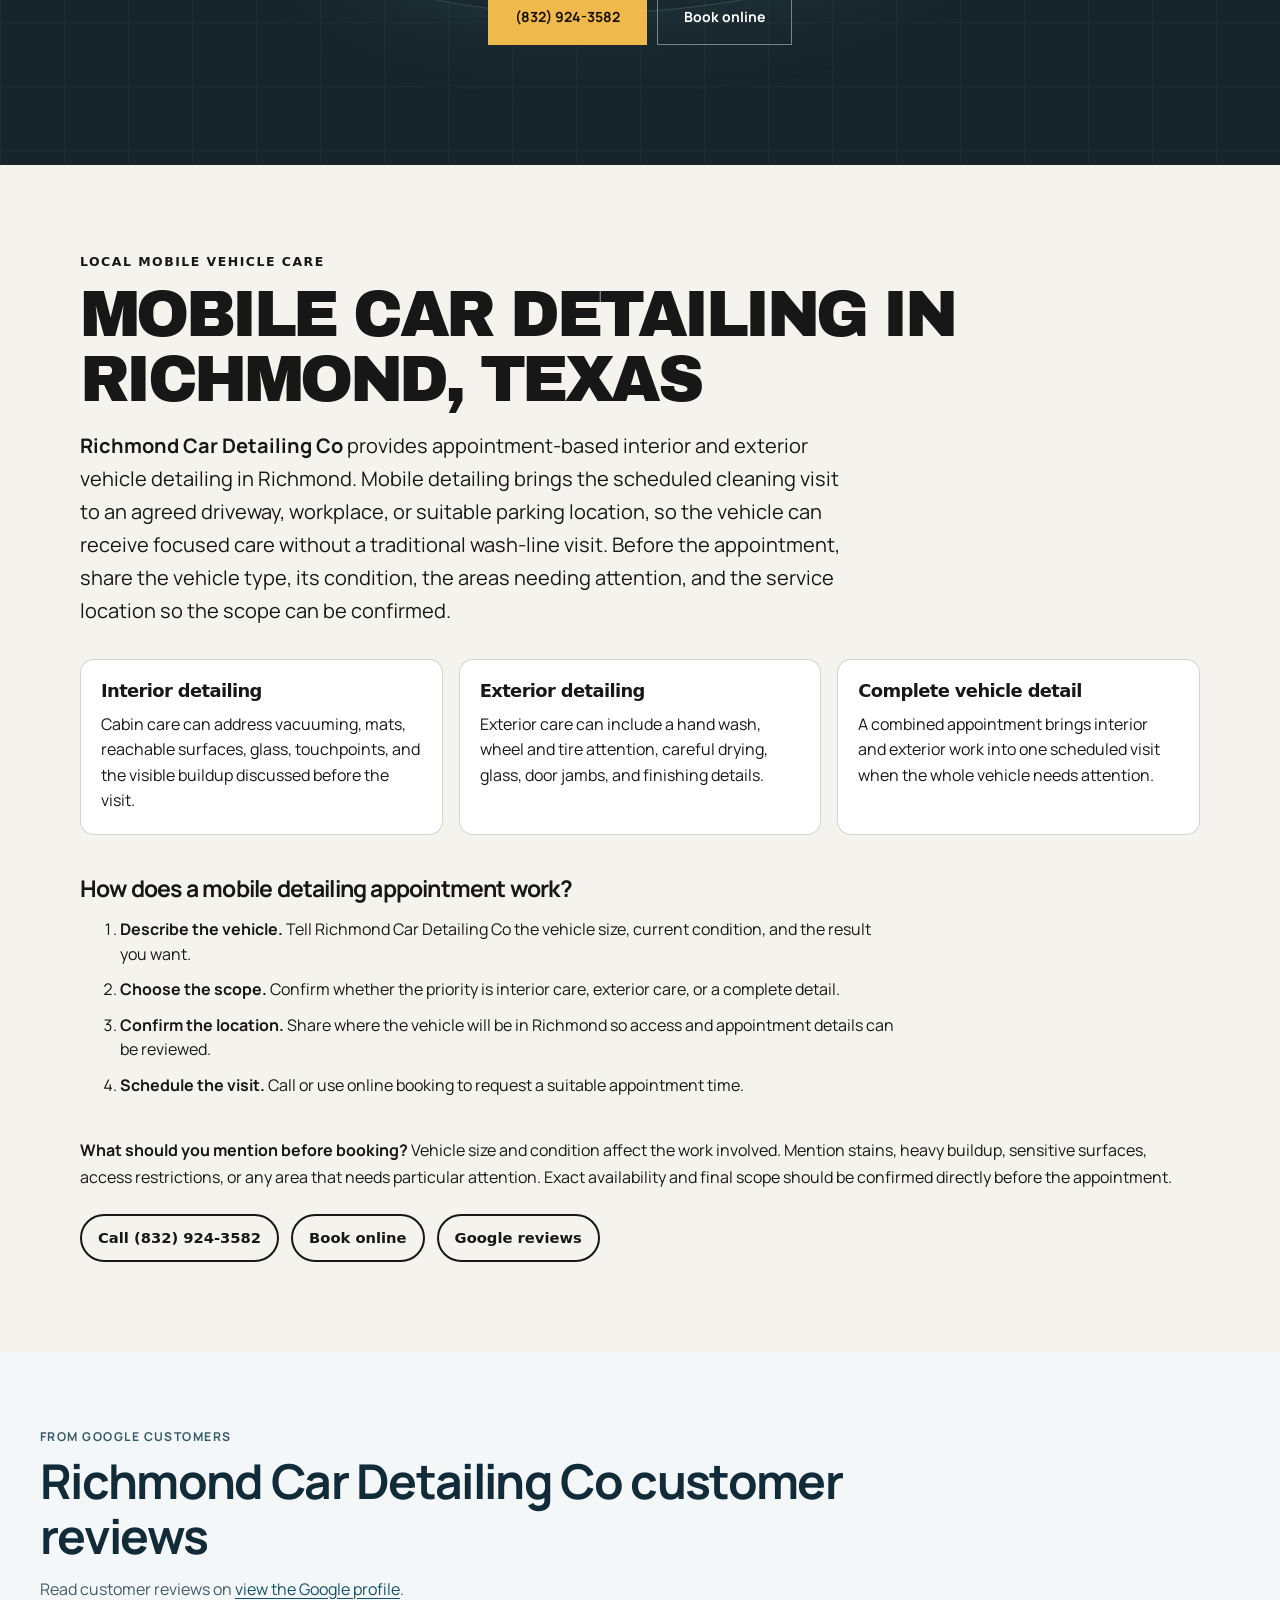
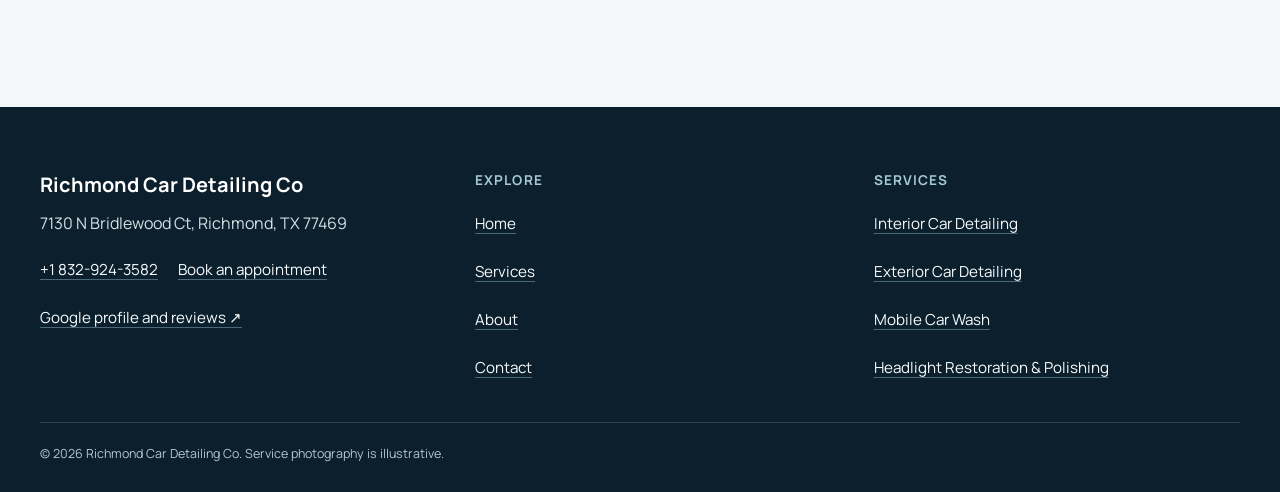
==== commit 3a183dda: "Align website branding and local service information" ====
--- a/index.html
+++ b/index.html
@@ -3,9 +3,9 @@
   <head>
     <meta charset="utf-8" />
     <meta name="viewport" content="width=device-width, initial-scale=1" />
-    <title>Mobile Car Detailing in Richmond, TX | Wash Lantern</title>
+    <title>Mobile Car Detailing in Richmond, TX | Richmond Car Detailing Co</title>
     <meta name="theme-color" content="#17242b" />
-    <link rel="canonical" href="https://washlantern.shop/" />
+    <link rel="canonical" href="https://richmondcardetailingco.shop/" />
     <link rel="icon" href="/favicon.svg" type="image/svg+xml" />
     <link rel="manifest" href="/site.webmanifest" />
     <link rel="stylesheet" href="/styles.css" />
@@ -13,8 +13,8 @@
 {
   "@context": "https://schema.org",
   "@type": "AutomotiveBusiness",
-  "name": "Wash Lantern Mobile Car Detailing Houston",
-  "url": "https://washlantern.shop/",
+  "name": "Richmond Car Detailing Co",
+  "url": "https://richmondcardetailingco.shop/",
   "telephone": "+1 832-924-3582",
   "address": {
     "@type": "PostalAddress",
@@ -24,8 +24,8 @@
     "postalCode": "77469",
     "addressCountry": "US"
   },
-  "image": "https://washlantern.shop/assets/photos/hero-chrome-detail.webp",
-  "description": "Careful interior and exterior car detailing in Houston, Texas.",
+  "image": "https://richmondcardetailingco.shop/assets/photos/hero-chrome-detail.webp",
+  "description": "Careful interior and exterior car detailing in Richmond, Texas.",
   "areaServed": {
     "@type": "City",
     "name": "Richmond",
@@ -73,7 +73,7 @@
     }
   ],
   "priceRange": "$200-$250",
-  "@id": "https://washlantern.shop/#business",
+  "@id": "https://richmondcardetailingco.shop/#business",
   "geo": {
     "@type": "GeoCoordinates",
     "latitude": 29.530505186006,
@@ -92,19 +92,19 @@
 }
     </script>
 <!-- SEO-GEO:START -->
-  <meta name="description" content="Mobile car detailing in Richmond, TX from Wash Lantern, with interior cleaning, exterior hand washing, and complete details. Call or book online.">
+  <meta name="description" content="Mobile car detailing in Richmond, TX from Richmond Car Detailing Co, with interior cleaning, exterior hand washing, and complete details. Call or book online.">
   <meta name="robots" content="index, follow, max-image-preview:large, max-snippet:-1, max-video-preview:-1">
   <meta property="og:locale" content="en_US">
   <meta property="og:type" content="website">
-  <meta property="og:site_name" content="Wash Lantern">
-  <meta property="og:title" content="Mobile Car Detailing in Richmond, TX | Wash Lantern">
-  <meta property="og:description" content="Mobile car detailing in Richmond, TX from Wash Lantern, with interior cleaning, exterior hand washing, and complete details. Call or book online.">
-  <meta property="og:url" content="https://washlantern.shop/">
-  <meta property="og:image" content="https://washlantern.shop/assets/photos/hero-chrome-detail.webp">
-  <meta name="twitter:image" content="https://washlantern.shop/assets/photos/hero-chrome-detail.webp">
+  <meta property="og:site_name" content="Richmond Car Detailing Co">
+  <meta property="og:title" content="Mobile Car Detailing in Richmond, TX | Richmond Car Detailing Co">
+  <meta property="og:description" content="Mobile car detailing in Richmond, TX from Richmond Car Detailing Co, with interior cleaning, exterior hand washing, and complete details. Call or book online.">
+  <meta property="og:url" content="https://richmondcardetailingco.shop/">
+  <meta property="og:image" content="https://richmondcardetailingco.shop/assets/photos/hero-chrome-detail.webp">
+  <meta name="twitter:image" content="https://richmondcardetailingco.shop/assets/photos/hero-chrome-detail.webp">
   <meta name="twitter:card" content="summary_large_image">
-  <meta name="twitter:title" content="Mobile Car Detailing in Richmond, TX | Wash Lantern">
-  <meta name="twitter:description" content="Mobile car detailing in Richmond, TX from Wash Lantern, with interior cleaning, exterior hand washing, and complete details. Call or book online.">
+  <meta name="twitter:title" content="Mobile Car Detailing in Richmond, TX | Richmond Car Detailing Co">
+  <meta name="twitter:description" content="Mobile car detailing in Richmond, TX from Richmond Car Detailing Co, with interior cleaning, exterior hand washing, and complete details. Call or book online.">
   <style id="seo-geo-styles">
     .seo-local-intent { display:block; margin:0 0 .55rem; font:700 clamp(.78rem,1.1vw,.95rem)/1.2 system-ui,sans-serif; letter-spacing:.08em; text-transform:uppercase; }
     .seo-geo-section { background:#f5f3ed; color:#171717; padding:clamp(3.5rem,7vw,6.5rem) clamp(1.25rem,5vw,5rem); }
@@ -129,21 +129,21 @@
   "@graph": [
     {
       "@type": "WebSite",
-      "@id": "https://washlantern.shop/#website",
-      "url": "https://washlantern.shop/",
-      "name": "Wash Lantern Mobile Car Detailing Houston",
+      "@id": "https://richmondcardetailingco.shop/#website",
+      "url": "https://richmondcardetailingco.shop/",
+      "name": "Richmond Car Detailing Co",
       "inLanguage": "en-US",
       "publisher": {
-        "@id": "https://washlantern.shop/#business"
+        "@id": "https://richmondcardetailingco.shop/#business"
       }
     },
     {
       "@type": "Service",
-      "@id": "https://washlantern.shop/#mobile-car-detailing",
+      "@id": "https://richmondcardetailingco.shop/#mobile-car-detailing",
       "name": "Mobile Car Detailing in Richmond, Texas",
       "serviceType": "Mobile car detailing",
       "provider": {
-        "@id": "https://washlantern.shop/#business"
+        "@id": "https://richmondcardetailingco.shop/#business"
       },
       "areaServed": {
         "@type": "City",
@@ -153,21 +153,22 @@
           "name": "Texas"
         }
       },
-      "url": "https://washlantern.shop/#services"
+      "url": "https://richmondcardetailingco.shop/#services"
     }
   ]
 }
   </script>
-<style id="SEO-NEXT-NAV-CSS">.seo-next-nav{display:flex;gap:.8rem;flex-wrap:wrap}.seo-next-footer-nav{padding:1rem}.seo-next-footer-nav a{color:inherit}</style></head>
+<style id="SEO-NEXT-NAV-CSS">.seo-next-nav{display:flex;gap:.8rem;flex-wrap:wrap}.seo-next-footer-nav{padding:1rem}.seo-next-footer-nav a{color:inherit}</style><link rel="stylesheet" href="/portfolio-components.css">
+</head>
   <body>
     <a class="skip-link" href="#main">Skip to content</a>
 
     <header class="site-header" data-header>
       <div class="header-inner">
-        <a class="brand" href="#top" aria-label="Wash Lantern home">
+        <a class="brand" href="#top" aria-label="Richmond Car Detailing Co home">
           <img src="/assets/logo.svg" alt="" width="44" height="44" />
-          <span class="brand-name">Wash Lantern</span>
-          <span class="brand-place">Mobile Car Detailing · Houston</span>
+          <span class="brand-name">Richmond Car Detailing Co</span>
+          <span class="brand-place">Mobile Car Detailing · Richmond</span>
         </a>
 
         <button
@@ -207,7 +208,7 @@
         </div>
         <div class="hero-grid container">
           <div class="hero-copy">
-            <p class="eyebrow"><span></span> Houston, Texas · Call or book online</p>
+            <p class="eyebrow"><span></span> Richmond, Texas · Call or book online</p>
             <h1 id="hero-title"><span class="seo-local-intent" data-seo-local-intent>Mobile Car Detailing in Richmond, TX</span>See the condition. Light the right details.</h1>
             <p class="hero-lede">
               Interior and exterior care built around the details you can see and feel—clear
@@ -228,7 +229,7 @@
           </div>
 
           <aside class="finish-card" aria-label="Detail focus">
-            <p class="mono-label">Finish map / Houston</p>
+            <p class="mono-label">Finish map / Richmond</p>
             <div class="finish-row">
               <span>01</span>
               <strong>Cabin</strong>
@@ -262,7 +263,7 @@
           <div>
             <h2 id="intro-title">A clean car is obvious. Careful work shows up closer.</h2>
             <p class="section-lede">
-              Wash Lantern Mobile Car Detailing Houston focuses on the places that shape how a vehicle
+              Richmond Car Detailing Co focuses on the places that shape how a vehicle
               looks and feels every day. We discuss the vehicle, its condition, and your priorities
               before confirming the service scope.
             </p>
@@ -494,7 +495,7 @@
             <details>
               <summary>What areas do you serve?<span aria-hidden="true">+</span></summary>
               <p>
-                We schedule car detailing for drivers in Houston, Texas. Call or book online to
+                We schedule car detailing for drivers in Richmond, Texas. Call or book online to
                 confirm availability for your location.
               </p>
             </details>
@@ -519,7 +520,7 @@
       <section class="final-cta" id="contact" aria-labelledby="final-title">
         <div class="final-cta-glow" aria-hidden="true"></div>
         <div class="container final-cta-inner">
-          <p class="mono-label">Houston / Texas / Scheduling</p>
+          <p class="mono-label">Richmond / Texas / Scheduling</p>
           <h2 id="final-title">Ready to bring the finish back into focus?</h2>
           <p>Call now or choose an appointment time online.</p>
           <div class="cta-row cta-row-center">
@@ -540,7 +541,7 @@
       <div class="seo-geo-inner">
         <p class="seo-geo-kicker">Local mobile vehicle care</p>
         <h2 id="local-detailing-title">Mobile car detailing in Richmond, Texas</h2>
-        <p class="seo-geo-answer"><strong>Wash Lantern Mobile Car Detailing Houston</strong> provides appointment-based interior and exterior vehicle detailing in Richmond. Mobile detailing brings the scheduled cleaning visit to an agreed driveway, workplace, or suitable parking location, so the vehicle can receive focused care without a traditional wash-line visit. Before the appointment, share the vehicle type, its condition, the areas needing attention, and the service location so the scope can be confirmed.</p>
+        <p class="seo-geo-answer"><strong>Richmond Car Detailing Co</strong> provides appointment-based interior and exterior vehicle detailing in Richmond. Mobile detailing brings the scheduled cleaning visit to an agreed driveway, workplace, or suitable parking location, so the vehicle can receive focused care without a traditional wash-line visit. Before the appointment, share the vehicle type, its condition, the areas needing attention, and the service location so the scope can be confirmed.</p>
 
         <div class="seo-geo-grid" aria-label="Available detailing options">
           <article class="seo-geo-card">
@@ -560,7 +561,7 @@
         <div class="seo-geo-steps">
           <h3>How does a mobile detailing appointment work?</h3>
           <ol>
-            <li><strong>Describe the vehicle.</strong> Tell Wash Lantern the vehicle size, current condition, and the result you want.</li>
+            <li><strong>Describe the vehicle.</strong> Tell Richmond Car Detailing Co the vehicle size, current condition, and the result you want.</li>
             <li><strong>Choose the scope.</strong> Confirm whether the priority is interior care, exterior care, or a complete detail.</li>
             <li><strong>Confirm the location.</strong> Share where the vehicle will be in Richmond so access and appointment details can be reviewed.</li>
             <li><strong>Schedule the visit.</strong> Call or use online booking to request a suitable appointment time.</li>
@@ -576,33 +577,10 @@
       </div>
     </section>
 <!-- SEO-GEO-LOCAL:END -->
-  </main>
-
-    <footer class="site-footer">
-      <div class="container footer-grid">
-        <a class="brand footer-brand" href="#top" aria-label="Wash Lantern home">
-          <img src="/assets/logo.svg" alt="" width="52" height="52" />
-          <span class="brand-name">Wash Lantern</span>
-          <span class="brand-place">Mobile Car Detailing · Houston</span>
-        </a>
-        <div class="footer-location">
-          <p class="mono-label">Serving</p>
-          <p>Houston, Texas</p>
-        </div>
-        <div class="footer-actions">
-          <a class="footer-call" href="tel:+18329243582">(832) 924-3582</a>
-          <a
-            href="https://cal.com/sumitdatta/auto-detail-service"
-            target="_blank"
-            rel="noopener"
-          >Book online</a>
-        </div>
-      </div>
-      <div class="container footer-bottom">
-        <p>© <span data-year>2026</span> Wash Lantern Mobile Car Detailing Houston.</p>
-        <p>Licensed stock photography is illustrative and does not depict completed Wash Lantern work.</p>
-      </div>
-    <!-- SEO-NEXT-NAV:START --><nav class="seo-next-footer-nav" aria-label="Expanded footer navigation"><a href="/services/">Services</a> · <a href="/about/">About</a> · <a href="/contact/">Contact</a></nav><!-- SEO-NEXT-NAV:END --></footer>
+  <!-- PORTFOLIO-REVIEWS:START --><section class="portfolio-reviews" aria-labelledby="portfolio-reviews-title"><div class="portfolio-reviews__heading"><div><p class="portfolio-reviews__kicker">From Google customers</p><h2 id="portfolio-reviews-title">Richmond Car Detailing Co customer reviews</h2><p class="portfolio-reviews__intro">Read customer reviews on <a href="https://www.google.com/maps?cid=2133112035970579671" target="_blank" rel="noopener noreferrer">view the Google profile</a>.</p></div></div></section><!-- PORTFOLIO-REVIEWS:END -->
+</main>
+
+    <footer class="portfolio-footer"><div class="portfolio-footer__grid"><div><strong class="portfolio-footer__name">Richmond Car Detailing Co</strong><address>7130 N Bridlewood Ct, Richmond, TX 77469</address><div class="portfolio-footer__contact"><a href="tel:+18329243582">+1 832-924-3582</a><a href="https://cal.com/sumitdatta/auto-detail-service">Book an appointment</a></div><a href="https://www.google.com/maps?cid=2133112035970579671" target="_blank" rel="noopener noreferrer">Google profile and reviews ↗</a></div><div><h2>Explore</h2><nav aria-label="Footer navigation"><a href="/">Home</a><a href="/services/">Services</a><a href="/about/">About</a><a href="/contact/">Contact</a></nav></div><div><h2>Services</h2><nav aria-label="Service pages"><a href="/services/interior-car-detailing/">Interior Car Detailing</a><a href="/services/exterior-car-detailing/">Exterior Car Detailing</a><a href="/services/mobile-car-wash/">Mobile Car Wash</a><a href="/services/headlight-restoration/">Headlight Restoration &amp; Polishing</a></nav></div></div><p class="portfolio-footer__bottom">© <span id="year">2026</span> Richmond Car Detailing Co. Service photography is illustrative.</p></footer>
 
     <div class="mobile-sticky" aria-label="Contact options">
       <a class="mobile-call" href="tel:+18329243582">(832) 924-3582</a>
@@ -615,5 +593,6 @@
     </div>
 
     <script src="/script.js" defer></script>
-  </body>
+  <script src="/portfolio-components.js" defer></script>
+</body>
 </html>
--- a/styles.css
+++ b/styles.css
@@ -6,7 +6,7 @@
   font-display: swap;
 }
 
-/* Wash Lantern identity layer */
+/* Richmond Car Detailing Co identity layer */
 :root {
   --ink: #17242b;
   --deep: #17242b;
@@ -1098,10 +1098,16 @@
     background: #081c21;
     transform: translateX(100%);
     transition: transform 220ms ease;
+  
+    visibility: hidden;
+    pointer-events: none;
   }
 
   .site-nav.is-open {
     transform: translateX(0);
+  
+    visibility: visible;
+    pointer-events: auto;
   }
 
   .site-nav > a {
@@ -1528,3 +1534,8 @@
     grid-template-columns: 1fr;
   }
 }
+
+/* Contain intentionally off-canvas artwork and the collapsed mobile navigation. */
+html {
+  overflow-x: clip;
+}
--- a/portfolio-components.css
+++ b/portfolio-components.css
@@ -0,0 +1,37 @@
+/* Portfolio components: scoped styles, no external requests. */
+.portfolio-reviews,.portfolio-footer{box-sizing:border-box;min-width:0;font-family:inherit}
+.portfolio-reviews *,.portfolio-footer *{box-sizing:border-box}
+.portfolio-reviews{color:#122b38;background:#f4f7f8;padding:clamp(3rem,6vw,5.5rem) max(20px,calc((100% - 1200px)/2));isolation:isolate}
+.portfolio-reviews__heading{display:flex;justify-content:space-between;align-items:flex-end;gap:24px;margin:0 0 28px}
+.portfolio-reviews__heading>div{min-width:0;max-width:850px}
+.portfolio-reviews__kicker{margin:0 0 10px;font-family:inherit;font-weight:700;font-size:.76rem;line-height:1.3;letter-spacing:.12em;text-transform:uppercase;color:#365968}
+.portfolio-reviews h2{max-width:none;margin:0 0 14px;font-family:inherit;font-size:clamp(1.8rem,4vw,3rem);font-weight:800;line-height:1.13;letter-spacing:-.035em;text-transform:none;color:#122b38;overflow-wrap:anywhere}
+.portfolio-reviews__intro{font-size:1rem;line-height:1.6;color:#425c68;margin:0}
+.portfolio-reviews__intro a,.portfolio-review__source{color:#164f68;text-decoration:underline;text-underline-offset:3px}
+.portfolio-reviews__controls{display:none;gap:8px;flex-shrink:0}
+.portfolio-reviews[data-ready] .portfolio-reviews__controls{display:flex}
+.portfolio-reviews__controls button{display:grid;place-items:center;width:48px;height:48px;border:1px solid #a9bac2;border-radius:50%;background:#fff;color:#122b38;font-family:inherit;font-weight:700;font-size:1.3rem;line-height:1;cursor:pointer}
+.portfolio-reviews__controls button:disabled{opacity:.35;cursor:default}
+.portfolio-reviews__track{display:flex;align-items:stretch;gap:18px;overflow-x:auto;overscroll-behavior-x:contain;scroll-snap-type:x proximity;scroll-padding-inline:1px;padding:2px 1px 20px;max-width:100%;min-width:0;scrollbar-width:thin;scrollbar-color:#7c9aa8 #dfe7eb}
+.portfolio-review{display:flex;flex-direction:column;flex:0 0 min(370px,86vw);min-width:0;max-width:100%;margin:0;padding:25px;background:#fff;border:1px solid #d7e1e6;border-radius:16px;box-shadow:0 8px 26px #0a263d08;scroll-snap-align:start;text-align:left}
+.portfolio-review__meta{display:flex;align-items:flex-start;justify-content:space-between;gap:14px;margin-bottom:16px}
+.portfolio-review__author{font-size:1rem;font-weight:800;line-height:1.4;color:#122b38;overflow-wrap:anywhere}
+.portfolio-review time{display:block;font-size:.82rem;line-height:1.5;color:#55717e;margin-top:3px}
+.portfolio-review__rating{white-space:nowrap;font-size:.85rem;font-weight:700;line-height:1.5;color:#735007}
+.portfolio-review blockquote{padding:0;margin:0 0 20px;border:0;color:#263f4c;font-family:inherit;font-weight:400;font-size:1rem;line-height:1.7;letter-spacing:normal;max-height:230px;overflow-y:auto;overflow-wrap:anywhere}
+.portfolio-review blockquote p{margin:0;font:inherit;color:inherit}
+.portfolio-review__source{display:inline-flex;align-items:center;min-height:48px;margin-top:auto;font-size:.9rem;font-weight:700}
+.portfolio-reviews__note{margin:15px 0 0;color:#58717e;font-size:.78rem;line-height:1.6}
+.portfolio-reviews :focus-visible,.portfolio-footer :focus-visible{outline:3px solid #167799;outline-offset:4px}
+.portfolio-footer{background:#0b202c;color:#f7fbfd;padding:clamp(2.5rem,5vw,4.5rem) max(20px,calc((100% - 1200px)/2)) 28px;line-height:1.6;text-align:left}
+.portfolio-footer__grid{display:grid;grid-template-columns:minmax(0,1.1fr) minmax(0,1fr) minmax(0,1fr);gap:32px}
+.portfolio-footer__name{display:block;margin:0 0 12px;color:#fff;font-size:1.25rem;font-weight:800;line-height:1.35;overflow-wrap:anywhere}
+.portfolio-footer address{font-size:1rem;font-style:normal;color:#d4e0e6;line-height:1.65}
+.portfolio-footer h2{margin:0 0 10px;font-family:inherit;font-size:.85rem;font-weight:800;line-height:1.4;letter-spacing:.08em;text-transform:uppercase;color:#a6c9d8;max-width:none}
+.portfolio-footer a{display:inline-flex;align-items:center;min-height:48px;max-width:100%;color:#f7fbfd;font-size:.95rem;text-decoration:underline;text-decoration-color:#4a6a79;text-underline-offset:4px;overflow-wrap:anywhere}
+.portfolio-footer a:hover{text-decoration-color:#e1eff5}
+.portfolio-footer nav{display:flex;flex-direction:column;align-items:flex-start;gap:0}
+.portfolio-footer__contact{display:flex;flex-wrap:wrap;gap:0 20px;margin-top:10px}
+.portfolio-footer__bottom{margin:30px 0 0;padding-top:20px;border-top:1px solid #ffffff26;color:#b2c7d1;font-size:.78rem;line-height:1.7}
+@media(max-width:760px){.portfolio-reviews__heading{align-items:flex-start;flex-direction:column;gap:16px}.portfolio-footer__grid{grid-template-columns:1fr;gap:28px}.portfolio-review{padding:21px;flex-basis:min(340px,84vw)}}
+@media(prefers-reduced-motion:reduce){.portfolio-reviews__track{scroll-behavior:auto}}
